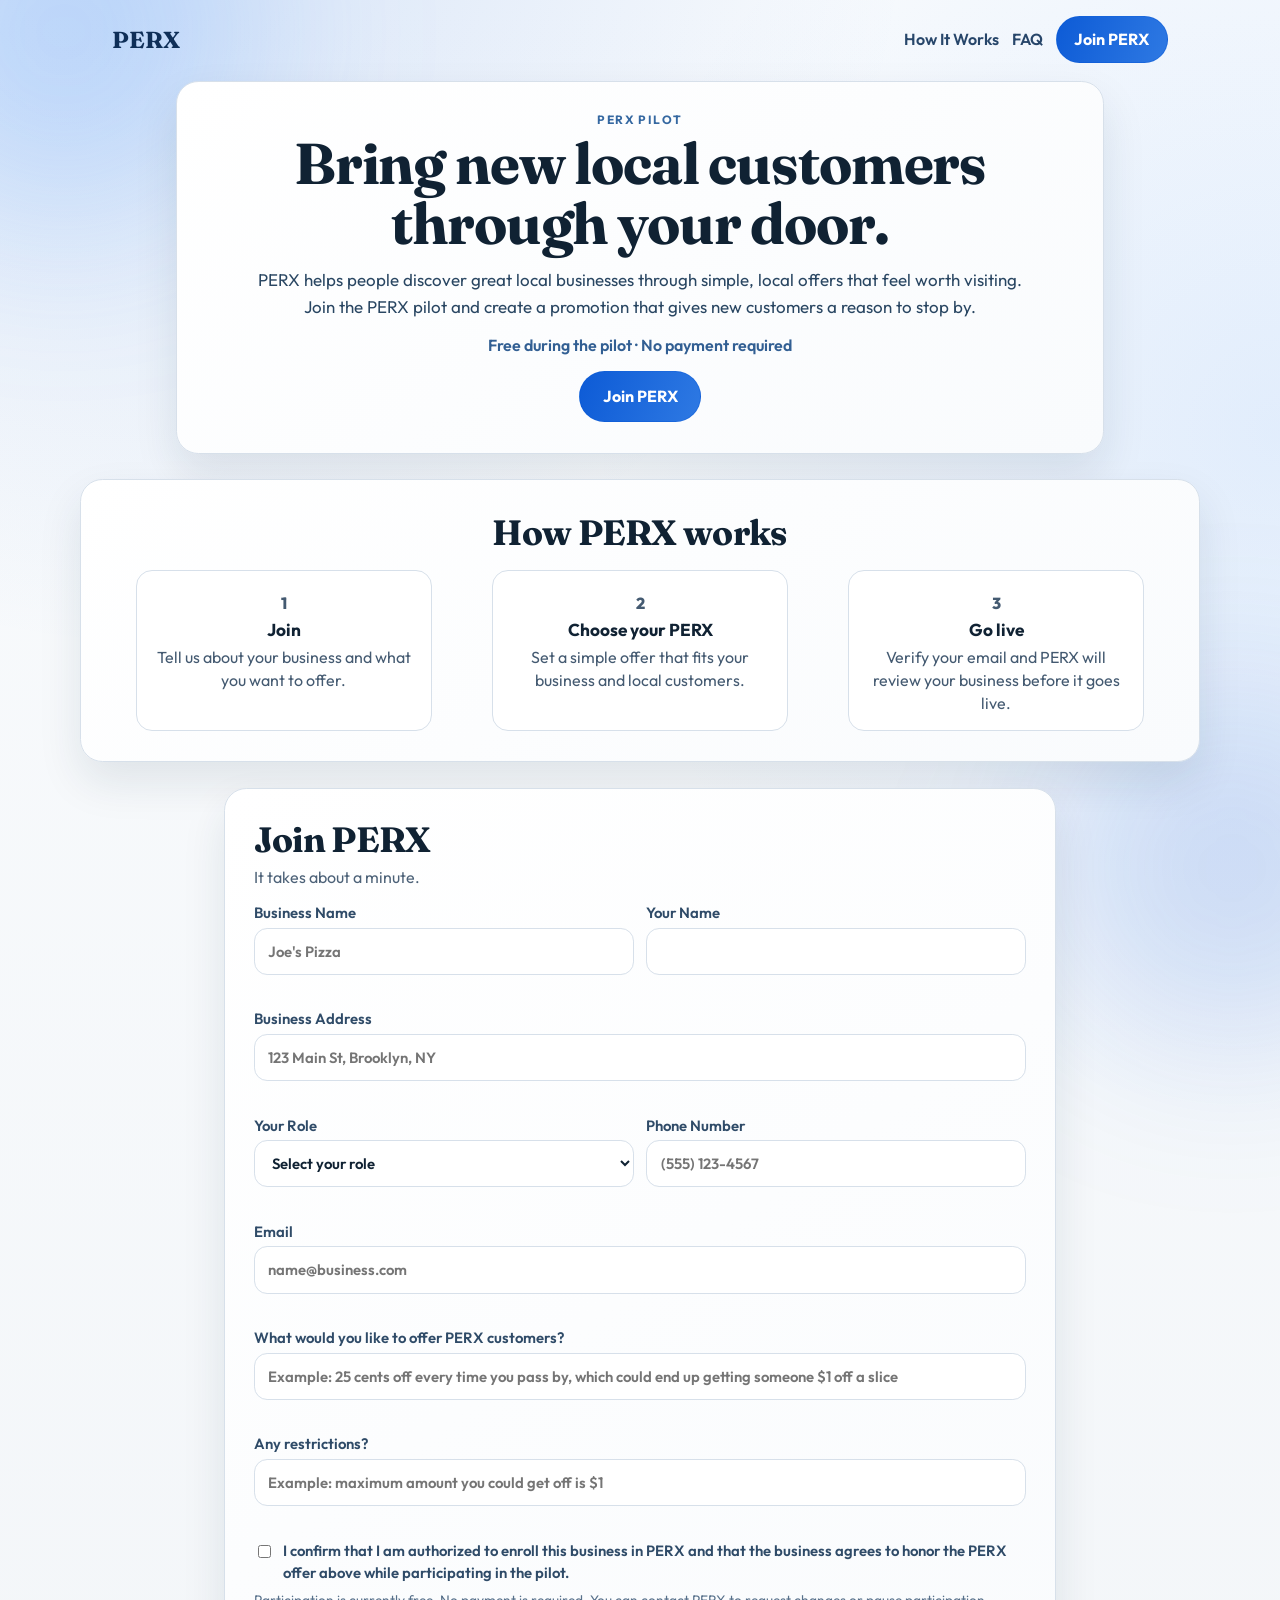
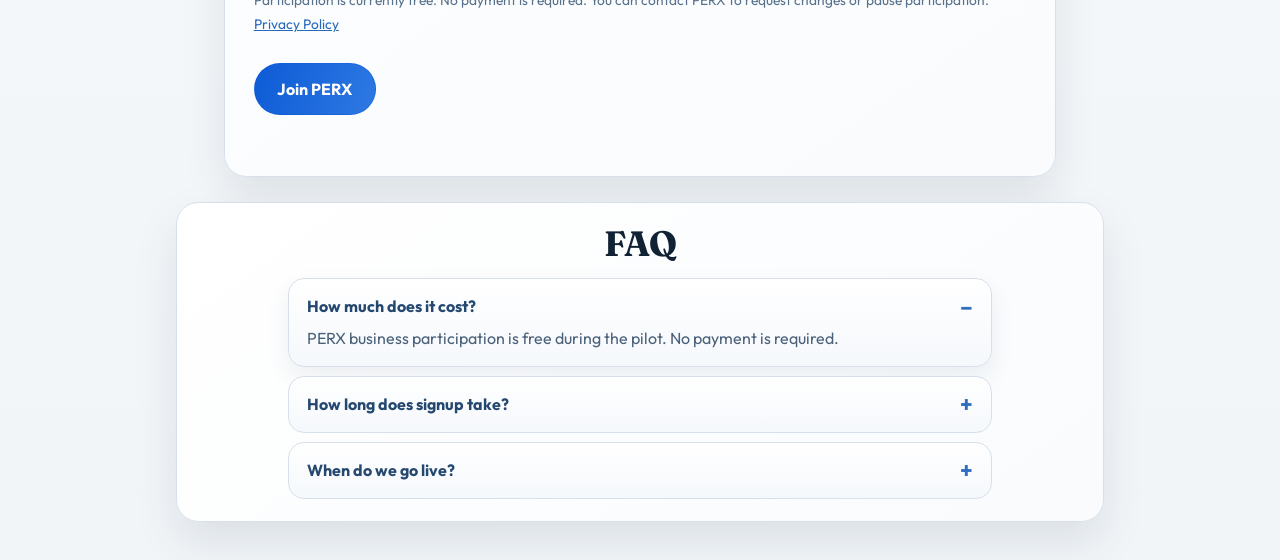
==== index.html @ 32f46205 "Modernize PERX landing page and copy" ====
<!doctype html>
<html lang="en">
  <head>
    <meta charset="UTF-8" />
    <meta name="viewport" content="width=device-width, initial-scale=1.0, viewport-fit=cover" />
    <title>Join PERX | Free Pilot Business Signup</title>
    <meta
      name="description"
      content="Bring new local customers through your door. Join the PERX pilot in about a minute."
    />
    <meta name="robots" content="index, follow" />
    <meta name="theme-color" content="#f4f6f8" />
    <link rel="canonical" href="https://joinperx.com/" />

    <meta property="og:type" content="website" />
    <meta property="og:url" content="https://joinperx.com/" />
    <meta property="og:title" content="Join PERX | Free Pilot Business Signup" />
    <meta
      property="og:description"
      content="Join the PERX pilot, add your offer, verify your email, and go pending review in minutes."
    />

    <meta property="twitter:card" content="summary_large_image" />
    <meta property="twitter:title" content="Join PERX | Free Pilot Business Signup" />
    <meta
      property="twitter:description"
      content="Join the PERX pilot, add your offer, verify your email, and go pending review in minutes."
    />

    <link rel="preconnect" href="https://fonts.googleapis.com" />
    <link rel="preconnect" href="https://fonts.gstatic.com" crossorigin />
    <link rel="dns-prefetch" href="https://script.google.com" />
    <link
      href="https://fonts.googleapis.com/css2?family=Outfit:wght@400;500;600;700;800&family=Fraunces:opsz,wght@9..144,600;9..144,700&display=swap"
      rel="stylesheet"
    />
    <link rel="stylesheet" href="styles.css?v=20260825-1" />
  </head>
  <body>
    <div class="glow glow-a" aria-hidden="true"></div>
    <div class="glow glow-b" aria-hidden="true"></div>

    <header class="topbar">
      <a class="logo" href="#top" aria-label="PERX home">PERX</a>
      <nav class="topnav" aria-label="Primary">
        <a href="#how-it-works">How It Works</a>
        <a href="#faq">FAQ</a>
        <button type="button" id="joinHeaderBtn" class="btn btn-primary">Join PERX</button>
      </nav>
    </header>

    <main id="top" class="page">
      <section class="hero" aria-labelledby="heroTitle">
        <p class="eyebrow">PERX Pilot</p>
        <h1 id="heroTitle">Bring new local customers through your door.</h1>
        <p class="hero-copy">
          PERX helps people discover great local businesses through simple, local offers that feel
          worth visiting. Join the PERX pilot and create a promotion that gives new customers a
          reason to stop by.
        </p>
        <p class="hero-trust">Free during the pilot · No payment required</p>
        <button type="button" id="joinHeroBtn" class="btn btn-primary btn-large">Join PERX</button>
      </section>

      <section id="how-it-works" class="how" aria-labelledby="howTitle">
        <h2 id="howTitle">How PERX works</h2>
        <div class="how-grid">
          <article>
            <p class="step-no">1</p>
            <h3>Join</h3>
            <p>Tell us about your business and what you want to offer.</p>
          </article>
          <article>
            <p class="step-no">2</p>
            <h3>Choose your PERX</h3>
            <p>Set a simple offer that fits your business and local customers.</p>
          </article>
          <article>
            <p class="step-no">3</p>
            <h3>Go live</h3>
            <p>Verify your email and PERX will review your business before it goes live.</p>
          </article>
        </div>
      </section>

      <section id="join-form" class="form-wrap" aria-labelledby="joinTitle">
        <div class="panel" id="signupPanel">
          <h2 id="joinTitle">Join PERX</h2>
          <p class="panel-subhead">It takes about a minute.</p>

          <form id="pilotSignupForm" novalidate>
            <input type="hidden" name="trapField" value="" />

            <div class="fields two-col">
              <label>
                Business Name
                <input
                  type="text"
                  name="businessName"
                  required
                  autocomplete="organization"
                  placeholder="Joe's Pizza"
                />
                <span class="field-error" data-error-for="businessName"></span>
              </label>

              <label>
                Your Name
                <input type="text" name="contactName" required autocomplete="name" />
                <span class="field-error" data-error-for="contactName"></span>
              </label>
            </div>

            <div class="fields one-col">
              <label>
                Business Address
                <input
                  type="text"
                  name="businessAddress"
                  required
                  autocomplete="street-address"
                  placeholder="123 Main St, Brooklyn, NY"
                />
                <span class="field-error" data-error-for="businessAddress"></span>
              </label>
            </div>

            <div class="fields two-col">
              <label>
                Your Role
                <select name="contactRole" required>
                  <option value="">Select your role</option>
                  <option value="Owner">Owner</option>
                  <option value="Manager">Manager</option>
                  <option value="Other Authorized Representative">Other Authorized Representative</option>
                </select>
                <span class="field-error" data-error-for="contactRole"></span>
              </label>

              <label>
                Phone Number
                <input
                  type="tel"
                  name="phone"
                  required
                  autocomplete="tel"
                  inputmode="tel"
                  placeholder="(555) 123-4567"
                />
                <span class="field-error" data-error-for="phone"></span>
              </label>
            </div>

            <div class="fields one-col">
              <label>
                Email
                <input
                  type="email"
                  name="email"
                  required
                  autocomplete="email"
                  inputmode="email"
                  placeholder="name@business.com"
                />
                <span class="field-error" data-error-for="email"></span>
              </label>
            </div>

            <div class="fields one-col">
              <label>
                What would you like to offer PERX customers?
                <input
                  type="text"
                  name="perxOffer"
                  required
                  placeholder="Example: 25 cents off every time you pass by, which could end up getting someone $1 off a slice"
                />
                <span class="field-error" data-error-for="perxOffer"></span>
              </label>
            </div>

            <div class="fields one-col">
              <label>
                Any restrictions?
                <input
                  type="text"
                  name="restrictions"
                  placeholder="Example: maximum amount you could get off is $1"
                />
                <span class="field-error" data-error-for="restrictions"></span>
              </label>
            </div>

            <label class="confirm-box">
              <input type="checkbox" name="authorizationConfirmed" required />
              <span>
                I confirm that I am authorized to enroll this business in PERX and that the
                business agrees to honor the PERX offer above while participating in the pilot.
              </span>
            </label>
            <span class="field-error" data-error-for="authorizationConfirmed"></span>

            <p class="confirm-note">
              Participation is currently free. No payment is required. You can contact PERX to
              request changes or pause participation.
            </p>
            <p class="legal-links">
              <a href="privacy-policy.html">Privacy Policy</a>
            </p>

            <button type="submit" class="btn btn-primary btn-large" id="submitBtn">Join PERX</button>
            <p id="formFeedback" class="form-feedback" aria-live="polite"></p>
          </form>
        </div>

        <div class="panel is-hidden" id="checkEmailPanel" aria-hidden="true">
          <h2>Check your email</h2>
          <p id="checkEmailCopy">
            We sent a verification link to your email. Click the link to confirm your business
            signup.
          </p>

          <div class="email-actions">
            <button type="button" class="btn btn-secondary" id="resendEmailBtn">Didn't get it? Resend email</button>
            <button type="button" class="btn btn-secondary" id="editEmailBtn">Entered the wrong email? Edit email</button>
          </div>

          <form id="editEmailForm" class="is-hidden" aria-hidden="true">
            <label>
              Update business email
              <input type="email" id="newEmailInput" autocomplete="email" placeholder="name@business.com" />
            </label>
            <div class="email-actions">
              <button type="submit" class="btn btn-primary">Save and resend</button>
              <button type="button" class="btn btn-secondary" id="cancelEditEmailBtn">Cancel</button>
            </div>
          </form>

          <p id="checkEmailFeedback" class="form-feedback" aria-live="polite"></p>
        </div>

        <div class="panel is-hidden" id="verifiedPanel" aria-hidden="true">
          <h2>You're in.</h2>
          <p id="verifiedBusinessCopy">Your business has been submitted to PERX.</p>
          <p class="status-line">Status: Pending Review</p>
          <p>
            We'll review your business and PERX offer before making it live. We'll contact you if
            we need anything else.
          </p>

          <div class="offer-card">
            <h3>Your PERX</h3>
            <p id="verifiedOffer"></p>
            <p id="verifiedRestrictions" class="is-hidden"></p>
          </div>
        </div>
      </section>

      <section id="faq" class="faq" aria-labelledby="faqTitle">
        <h2 id="faqTitle">FAQ</h2>
        <details open>
          <summary>How much does it cost?</summary>
          <p>PERX business participation is free during the pilot. No payment is required.</p>
        </details>
        <details>
          <summary>How long does signup take?</summary>
          <p>Most businesses finish in about a minute, then confirm their email in one click.</p>
        </details>
        <details>
          <summary>When do we go live?</summary>
          <p>After email verification, your business is reviewed by PERX before it goes live.</p>
        </details>
      </section>
    </main>

    <script src="script.js?v=20260825-1"></script>
  </body>
</html>
---- styles.css ----
:root {
  --ink: #102233;
  --ink-soft: #445a71;
  --line: #d7e0ea;
  --line-strong: #b3c2d1;
  --card: #ffffff;
  --brand: #0d5bd6;
  --brand-dark: #0a49ad;
  --success: #17784a;
  --danger: #b63030;
}

* {
  box-sizing: border-box;
}

html,
body {
  margin: 0;
  min-height: 100%;
}

body {
  font-family: "Outfit", "Segoe UI", sans-serif;
  color: var(--ink);
  background:
    radial-gradient(circle at 12% -5%, rgba(13, 91, 214, 0.14), transparent 30%),
    radial-gradient(circle at 100% 20%, rgba(65, 144, 252, 0.12), transparent 32%),
    linear-gradient(180deg, #f9fbfd, #f2f5f8);
  overflow-x: hidden;
  text-rendering: optimizeLegibility;
}

.glow {
  position: fixed;
  pointer-events: none;
  z-index: -1;
  border-radius: 999px;
  filter: blur(90px);
}

.glow-a {
  width: 24rem;
  height: 24rem;
  top: -10rem;
  left: -8rem;
  background: rgba(66, 146, 255, 0.22);
}

.glow-b {
  width: 22rem;
  height: 22rem;
  bottom: -9rem;
  right: -8rem;
  background: rgba(13, 91, 214, 0.16);
}

.topbar {
  width: min(100%, 68rem);
  margin: 0 auto;
  padding: 1rem 1rem 0;
  display: flex;
  align-items: center;
  justify-content: space-between;
  gap: 1rem;
}

.logo {
  font-family: "Fraunces", serif;
  font-size: 1.45rem;
  font-weight: 700;
  color: #0f2f58;
  text-decoration: none;
}

.topnav {
  display: flex;
  align-items: center;
  gap: 0.8rem;
}

.topnav a {
  color: #27466a;
  text-decoration: none;
  font-weight: 600;
}

.page {
  width: min(100%, 72rem);
  margin: 0 auto;
  padding: 1.1rem 1rem 2.4rem;
  display: grid;
  gap: 1.6rem;
  justify-items: center;
}

.hero,
.how,
.panel,
.faq {
  width: min(100%, 72rem);
  border: 1px solid var(--line);
  border-radius: 1.4rem;
  background: linear-gradient(145deg, #ffffff, #f9fbfd);
  box-shadow: 0 20px 44px rgba(22, 45, 71, 0.1);
}

.hero,
.how,
.faq {
  padding: clamp(1rem, 2.4vw, 2rem);
}

.hero {
  max-width: 58rem;
  text-align: center;
}

.hero h1,
.how h2,
.panel h2,
.faq h2 {
  font-family: "Fraunces", serif;
  letter-spacing: -0.02em;
}

.eyebrow {
  margin: 0;
  text-transform: uppercase;
  letter-spacing: 0.12em;
  color: #3568a1;
  font-size: 0.75rem;
  font-weight: 700;
}

.hero h1 {
  margin: 0.45rem 0 0;
  font-size: clamp(2.1rem, 6vw, 3.6rem);
  line-height: 1.03;
}

.hero-copy {
  margin: 0.9rem auto 0;
  max-width: 48rem;
  color: #294662;
  line-height: 1.58;
  font-size: 1.06rem;
}

.hero-trust {
  margin: 0.85rem 0 0;
  color: #325f93;
  font-weight: 600;
}

.btn {
  border-radius: 999px;
  border: 1px solid var(--line-strong);
  font: inherit;
  font-weight: 700;
  padding: 0.78rem 1.1rem;
  cursor: pointer;
  transition: transform 150ms ease, box-shadow 150ms ease, opacity 150ms ease;
}

.btn:hover {
  transform: translateY(-1px);
  box-shadow: 0 10px 20px rgba(21, 56, 99, 0.15);
}

.btn:disabled {
  opacity: 0.7;
  cursor: not-allowed;
}

.btn-primary {
  background: linear-gradient(110deg, var(--brand), #2e79e3);
  color: #ffffff;
  border-color: rgba(13, 91, 214, 0.38);
}

.btn-secondary {
  background: #ffffff;
  color: #24466d;
}

.btn-large {
  margin-top: 1rem;
  padding: 0.92rem 1.4rem;
  min-height: 3rem;
}

.how h2,
.faq h2,
.panel h2 {
  margin: 0;
  font-size: clamp(1.6rem, 4vw, 2.2rem);
}

.how {
  text-align: center;
}

.how-grid {
  margin-top: 1rem;
  display: grid;
  grid-template-columns: repeat(3, minmax(0, 1fr));
  gap: 0.8rem;
  justify-items: center;
}

.how-grid article {
  width: 100%;
  max-width: 18.5rem;
  border: 1px solid var(--line);
  border-radius: 1rem;
  background: #ffffff;
  padding: 0.9rem;
  text-align: center;
}

.step-no {
  margin: 0;
  font-weight: 800;
  color: #2f6fbe;
}

.how-grid h3 {
  margin: 0.25rem 0 0;
  font-size: 1.08rem;
}

.how-grid p {
  margin: 0.38rem 0 0;
  color: var(--ink-soft);
  line-height: 1.45;
}

.form-wrap {
  display: grid;
  width: min(100%, 52rem);
  margin: 0 auto;
}

.panel {
  padding: clamp(1rem, 2.4vw, 1.8rem);
  max-width: 52rem;
  margin: 0 auto;
}

.panel-subhead {
  margin: 0.4rem 0 1rem;
  color: #4d6278;
}

.fields {
  display: grid;
  gap: 0.8rem;
  margin-bottom: 0.8rem;
}

.fields.two-col {
  grid-template-columns: repeat(2, minmax(0, 1fr));
}

.fields.one-col {
  grid-template-columns: 1fr;
}

label {
  display: grid;
  gap: 0.35rem;
  color: #2f4b68;
  font-size: 0.93rem;
  font-weight: 600;
}

input,
select {
  width: 100%;
  border: 1px solid var(--line);
  border-radius: 0.82rem;
  min-height: 2.95rem;
  padding: 0.72rem 0.82rem;
  font: inherit;
  color: var(--ink);
  background: #ffffff;
  outline: none;
  transition: border-color 150ms ease, box-shadow 150ms ease;
}

input:focus,
select:focus {
  border-color: rgba(13, 91, 214, 0.55);
  box-shadow: 0 0 0 3px rgba(13, 91, 214, 0.13);
}

.offer-examples {
  margin: 0.1rem 0 0;
  color: #5b7088;
  font-size: 0.86rem;
}

.faq {
  max-width: 58rem;
  padding: 1.2rem 1.2rem 1.4rem;
  text-align: center;
}

.faq details {
  width: min(100%, 44rem);
  margin: 0.8rem auto 0;
  border: 1px solid var(--line);
  border-radius: 1rem;
  background: linear-gradient(180deg, #ffffff, #f5f8fc);
  padding: 1rem 1.1rem;
  text-align: left;
  transition: border-color 150ms ease, box-shadow 150ms ease;
}

.faq details[open] {
  box-shadow: 0 10px 24px rgba(27, 58, 92, 0.08);
}

.faq summary {
  list-style: none;
  cursor: pointer;
  font-weight: 700;
  color: #24486f;
  display: flex;
  align-items: center;
  justify-content: space-between;
  gap: 0.8rem;
}

.faq summary::-webkit-details-marker {
  display: none;
}

.faq summary::after {
  content: "+";
  font-size: 1.4rem;
  color: #2f6fbe;
  line-height: 1;
}

.faq details[open] summary::after {
  content: "–";
}

.confirm-box {
  margin-top: 0.2rem;
  display: flex;
  align-items: flex-start;
  gap: 0.6rem;
  font-size: 0.93rem;
  line-height: 1.45;
}

.confirm-box input {
  width: 1.05rem;
  height: 1.05rem;
  min-height: 1.05rem;
  margin-top: 0.2rem;
}

.confirm-note {
  margin: 0.5rem 0 0;
  color: #58718b;
  font-size: 0.86rem;
}

.legal-links {
  margin: 0.35rem 0 0.9rem;
  font-size: 0.86rem;
}

.legal-links a {
  color: #2668bc;
}

.field-error {
  min-height: 1rem;
  color: var(--danger);
  font-size: 0.8rem;
  font-weight: 600;
}

.form-feedback {
  margin: 0.8rem 0 0;
  min-height: 1.2rem;
  font-size: 0.9rem;
  font-weight: 600;
  color: #355170;
}

.form-feedback.error {
  color: var(--danger);
}

.form-feedback.success {
  color: var(--success);
}

.email-actions {
  margin-top: 0.8rem;
  display: flex;
  gap: 0.6rem;
  flex-wrap: wrap;
}

.status-line {
  margin: 0.8rem 0 0;
  font-weight: 700;
  color: #254f82;
}

.offer-card {
  margin-top: 1rem;
  padding: 0.9rem;
  border: 1px solid var(--line);
  border-radius: 0.92rem;
  background: #ffffff;
}

.offer-card h3 {
  margin: 0;
  font-size: 1.02rem;
}

.offer-card p {
  margin: 0.45rem 0 0;
  color: #3f5b75;
}

.faq details + details {
  margin-top: 0.6rem;
}

.faq summary {
  cursor: pointer;
  font-weight: 700;
  color: #24486f;
}

.faq p {
  margin: 0.5rem 0 0;
  color: #4a6179;
  line-height: 1.5;
}

.is-hidden {
  display: none;
}

@media (max-width: 820px) {
  .topnav a {
    display: none;
  }

  .how-grid,
  .fields.two-col {
    grid-template-columns: 1fr;
  }
}

@media (max-width: 560px) {
  .topbar {
    padding: max(0.8rem, env(safe-area-inset-top)) 0.72rem 0;
  }

  .page {
    padding: 0.8rem 0.72rem max(1.1rem, env(safe-area-inset-bottom));
  }

  .hero,
  .how,
  .faq,
  .panel {
    border-radius: 1rem;
    padding: 0.95rem 0.86rem;
  }

  .btn,
  .btn-large {
    width: 100%;
  }

  .email-actions {
    flex-direction: column;
  }
}

.policy-page {
  background: linear-gradient(180deg, #f7f9fc, #edf2f7);
}

.policy-shell {
  width: min(100%, 62rem);
  margin: 0 auto;
  padding: 1rem;
}

.policy-card {
  border: 1px solid var(--line);
  border-radius: 1rem;
  padding: 1rem;
  background: #ffffff;
  box-shadow: 0 14px 30px rgba(17, 41, 71, 0.08);
}

.policy-title {
  margin: 0.3rem 0 0;
}

.policy-effective,
.policy-nav {
  color: #566f89;
}

.policy-card p,
.policy-card li {
  color: #304b68;
  line-height: 1.56;
}
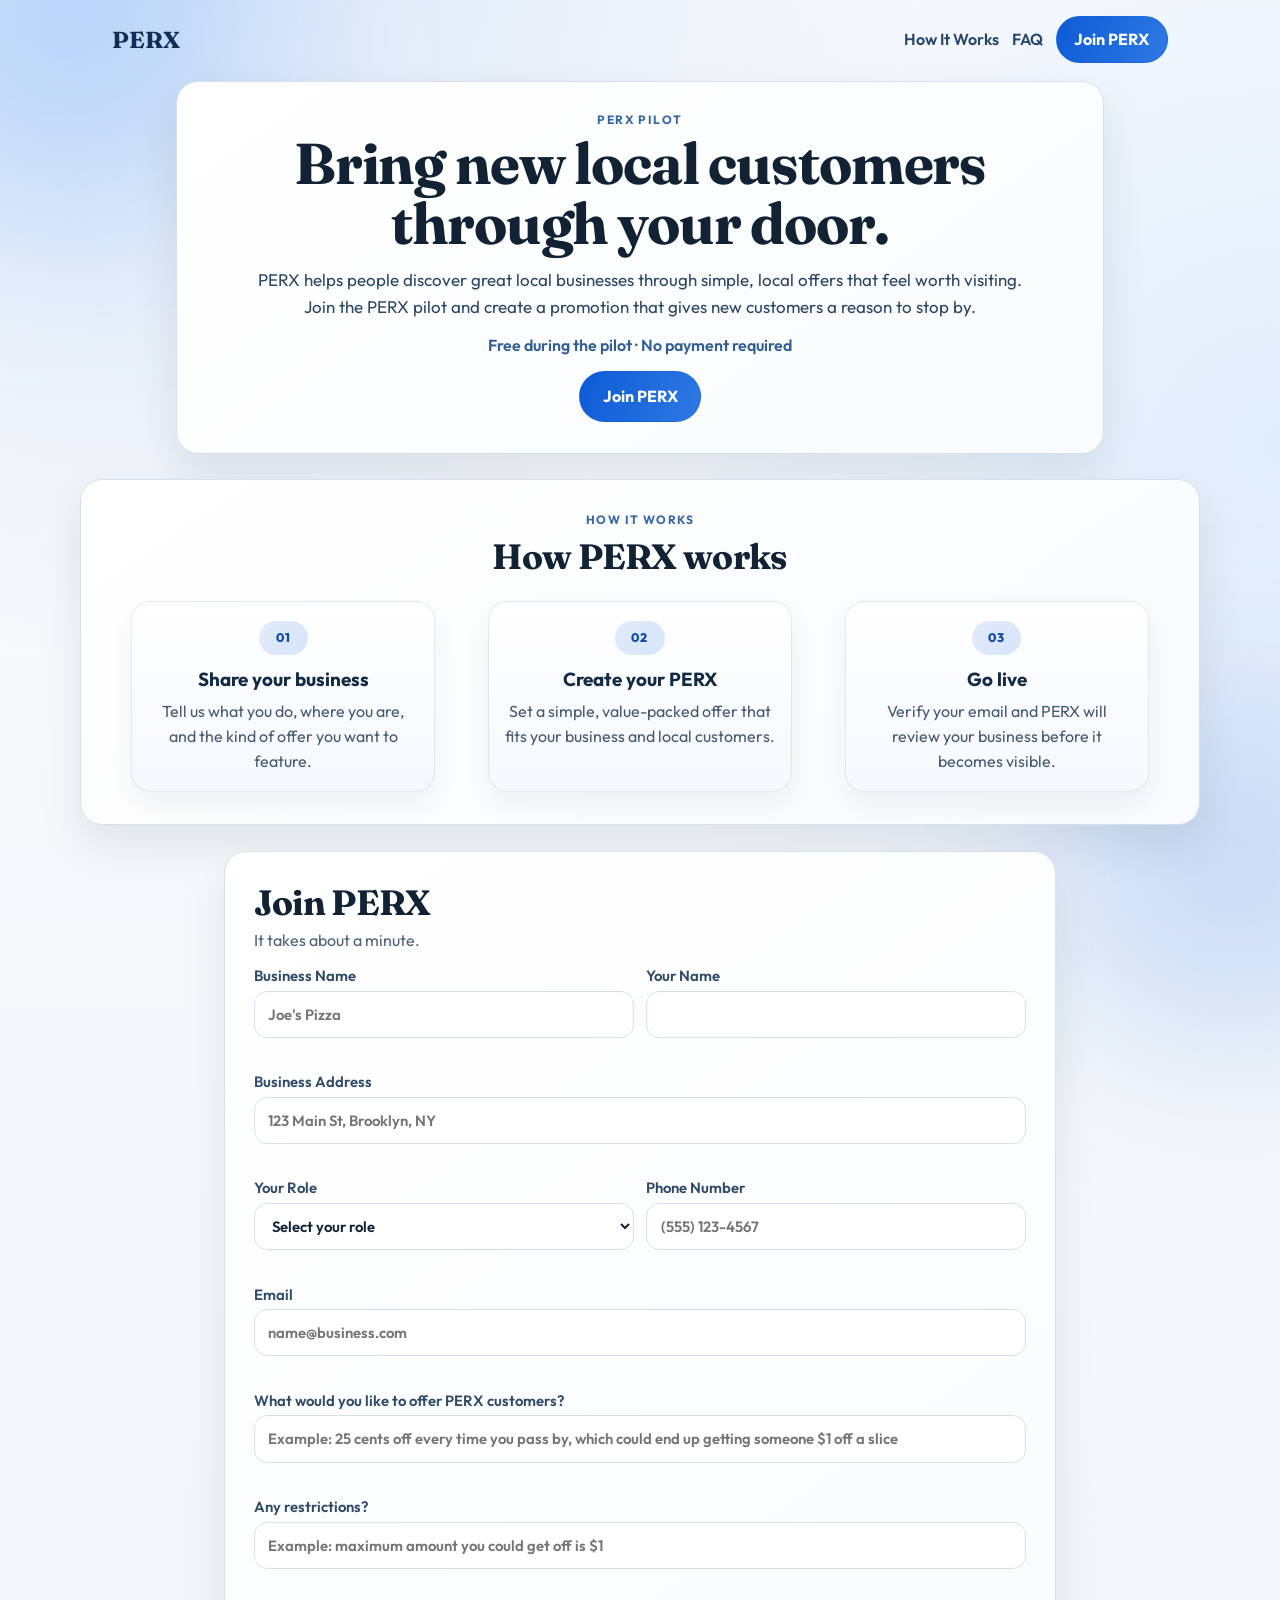
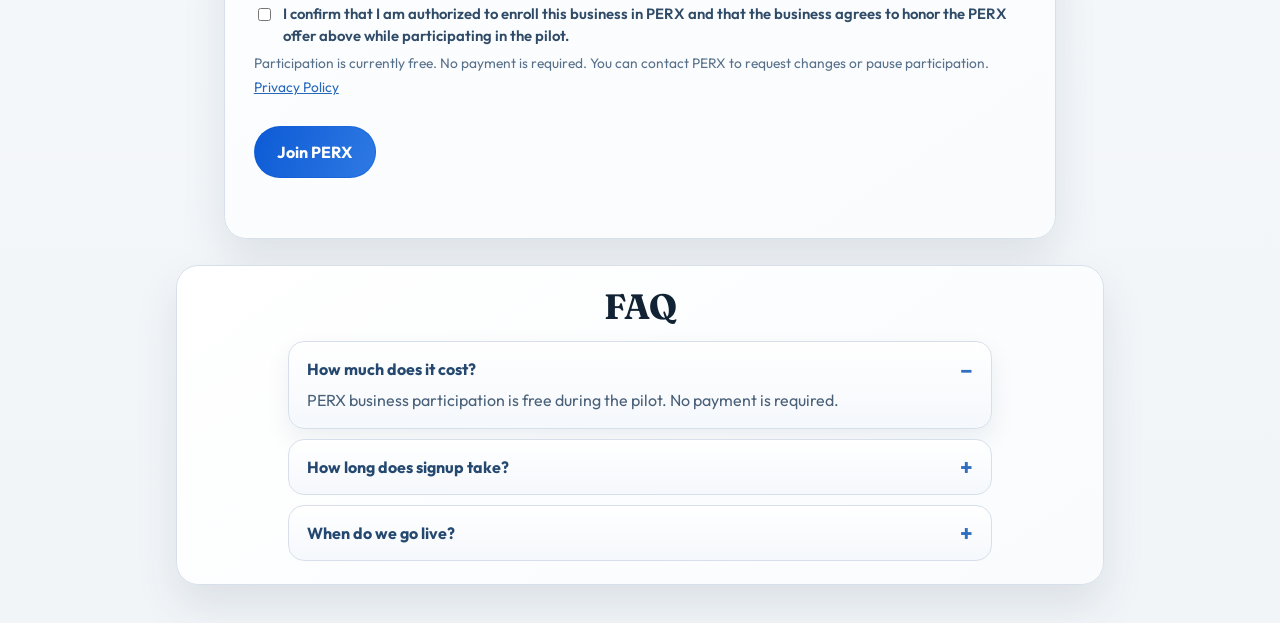
==== commit 12f52bb0: "Refine PERX landing design and UX" ====
--- a/index.html
+++ b/index.html
@@ -63,22 +63,28 @@
       </section>
 
       <section id="how-it-works" class="how" aria-labelledby="howTitle">
-        <h2 id="howTitle">How PERX works</h2>
+        <div class="section-heading">
+          <p class="eyebrow">How it works</p>
+          <h2 id="howTitle">How PERX works</h2>
+        </div>
+
         <div class="how-grid">
-          <article>
-            <p class="step-no">1</p>
-            <h3>Join</h3>
-            <p>Tell us about your business and what you want to offer.</p>
+          <article class="how-card">
+            <div class="step-no">01</div>
+            <h3>Share your business</h3>
+            <p>Tell us what you do, where you are, and the kind of offer you want to feature.</p>
           </article>
-          <article>
-            <p class="step-no">2</p>
-            <h3>Choose your PERX</h3>
-            <p>Set a simple offer that fits your business and local customers.</p>
+
+          <article class="how-card">
+            <div class="step-no">02</div>
+            <h3>Create your PERX</h3>
+            <p>Set a simple, value-packed offer that fits your business and local customers.</p>
           </article>
-          <article>
-            <p class="step-no">3</p>
+
+          <article class="how-card">
+            <div class="step-no">03</div>
             <h3>Go live</h3>
-            <p>Verify your email and PERX will review your business before it goes live.</p>
+            <p>Verify your email and PERX will review your business before it becomes visible.</p>
           </article>
         </div>
       </section>
--- a/styles.css
+++ b/styles.css
@@ -199,41 +199,71 @@
 
 .how {
   text-align: center;
+  padding: clamp(1.2rem, 2.8vw, 2rem);
+}
+
+.section-heading {
+  display: grid;
+  gap: 0.5rem;
+  justify-items: center;
+}
+
+.section-heading .eyebrow {
+  margin: 0;
 }
 
 .how-grid {
-  margin-top: 1rem;
+  margin-top: 1.4rem;
   display: grid;
   grid-template-columns: repeat(3, minmax(0, 1fr));
-  gap: 0.8rem;
+  gap: 1rem;
   justify-items: center;
 }
 
-.how-grid article {
+.how-card {
   width: 100%;
-  max-width: 18.5rem;
-  border: 1px solid var(--line);
-  border-radius: 1rem;
-  background: #ffffff;
-  padding: 0.9rem;
+  max-width: 19rem;
+  border: 1px solid rgba(20, 62, 102, 0.1);
+  border-radius: 1.2rem;
+  background: linear-gradient(180deg, #ffffff, #f5f8fd);
+  padding: 1.2rem 1rem 1.1rem;
   text-align: center;
+  box-shadow: 0 12px 28px rgba(23, 44, 66, 0.06);
+  transition: transform 150ms ease, box-shadow 150ms ease, border-color 150ms ease;
+}
+
+.how-card:hover {
+  transform: translateY(-3px);
+  box-shadow: 0 16px 30px rgba(23, 44, 66, 0.1);
+  border-color: rgba(13, 91, 214, 0.26);
 }
 
 .step-no {
+  display: inline-flex;
+  align-items: center;
+  justify-content: center;
+  min-width: 3.1rem;
+  min-height: 2.1rem;
+  margin: 0 auto 0.75rem;
+  padding: 0.35rem 0.75rem;
+  border-radius: 999px;
+  background: linear-gradient(110deg, rgba(13, 91, 214, 0.12), rgba(46, 121, 227, 0.18));
+  color: #0f4ca7;
+  font-size: 0.78rem;
+  font-weight: 800;
+  letter-spacing: 0.08em;
+}
+
+.how-grid h3 {
   margin: 0;
-  font-weight: 800;
-  color: #2f6fbe;
-}
-
-.how-grid h3 {
-  margin: 0.25rem 0 0;
-  font-size: 1.08rem;
+  font-size: 1.18rem;
+  color: #122b45;
 }
 
 .how-grid p {
-  margin: 0.38rem 0 0;
+  margin: 0.55rem 0 0;
   color: var(--ink-soft);
-  line-height: 1.45;
+  line-height: 1.55;
 }
 
 .form-wrap {
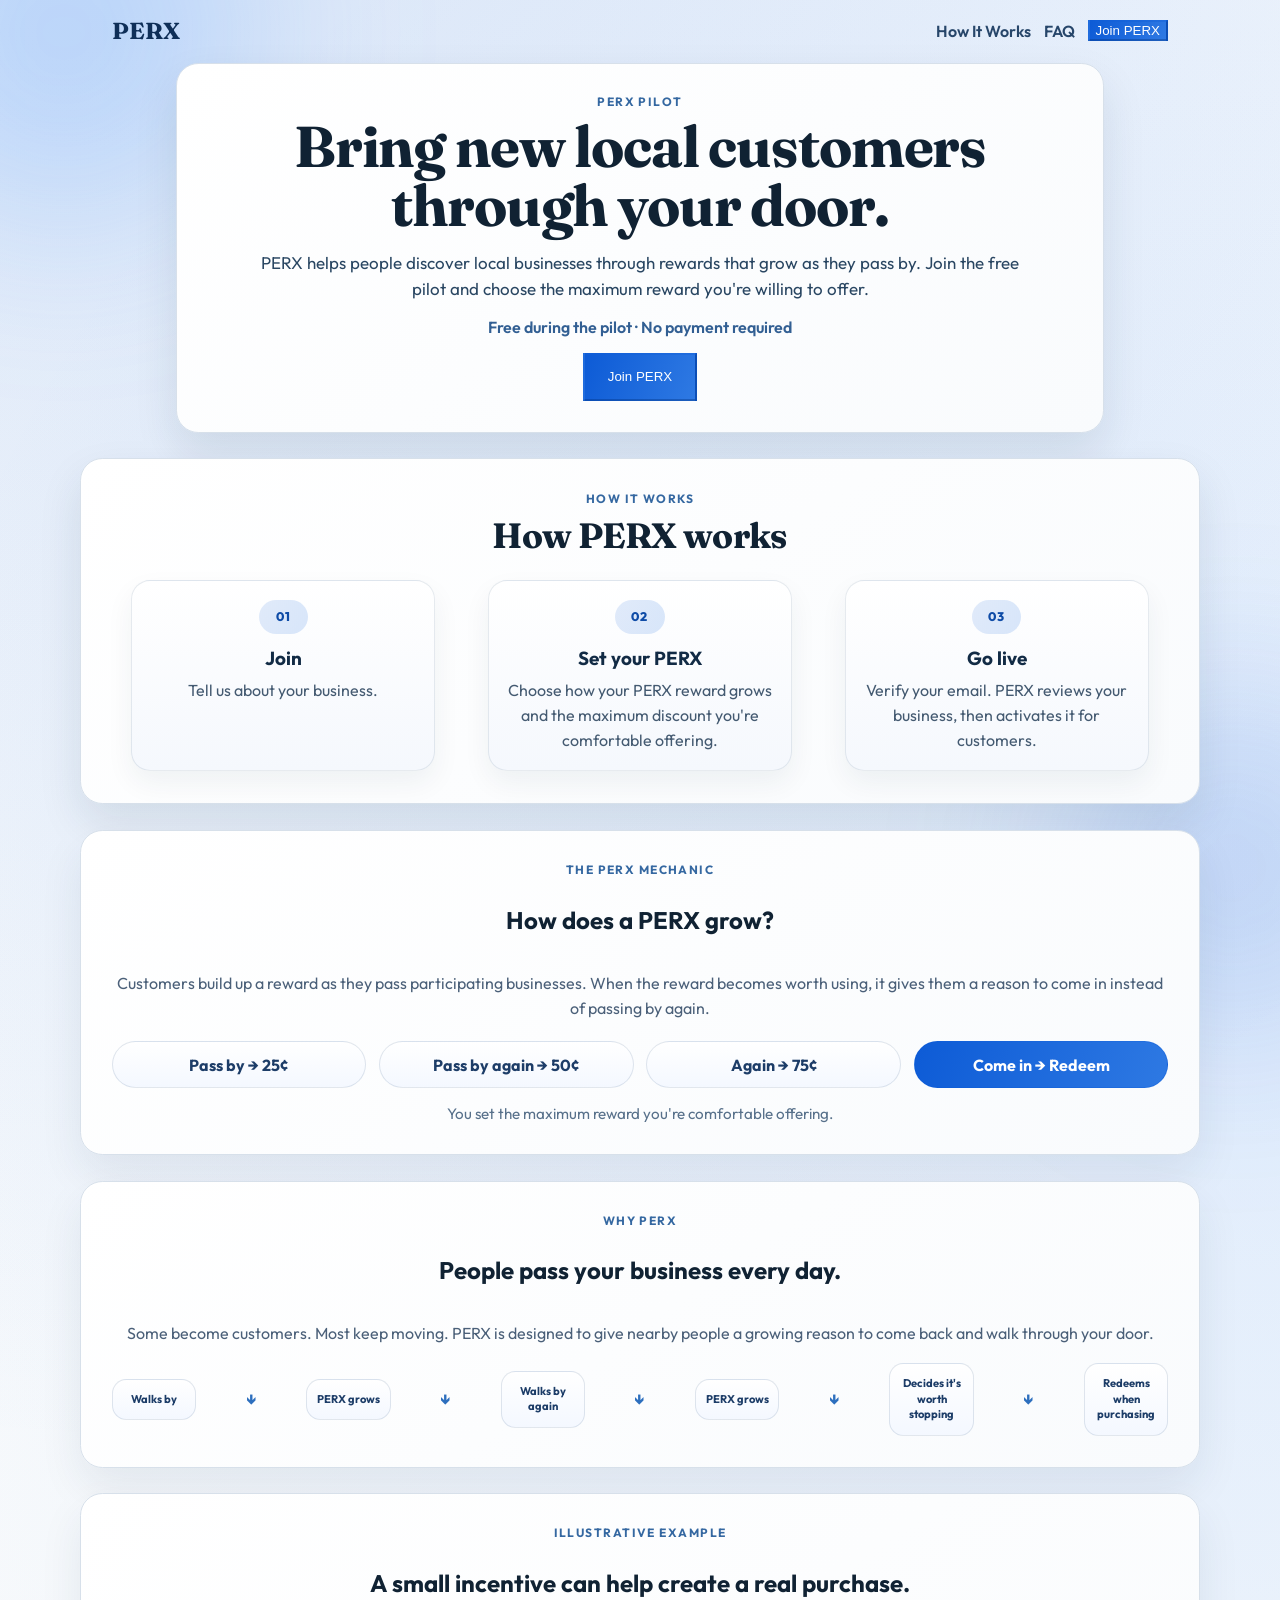
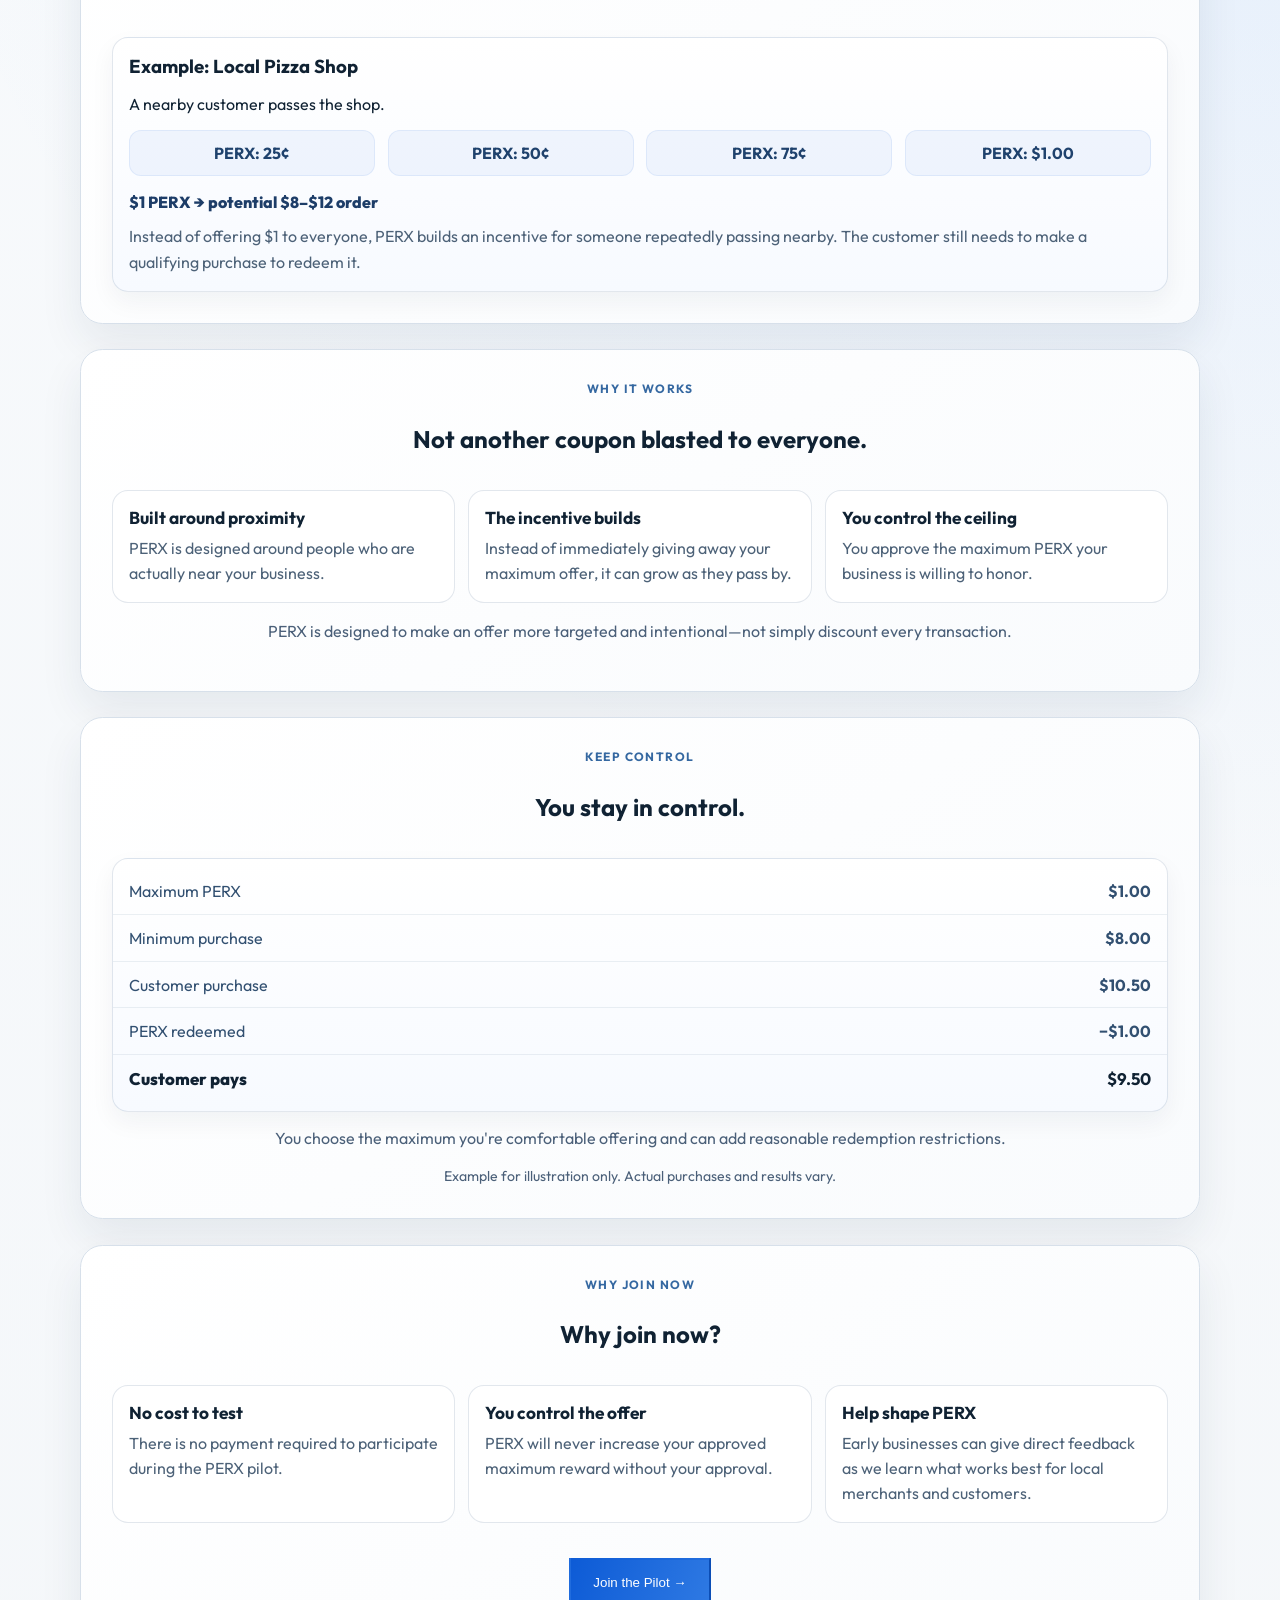
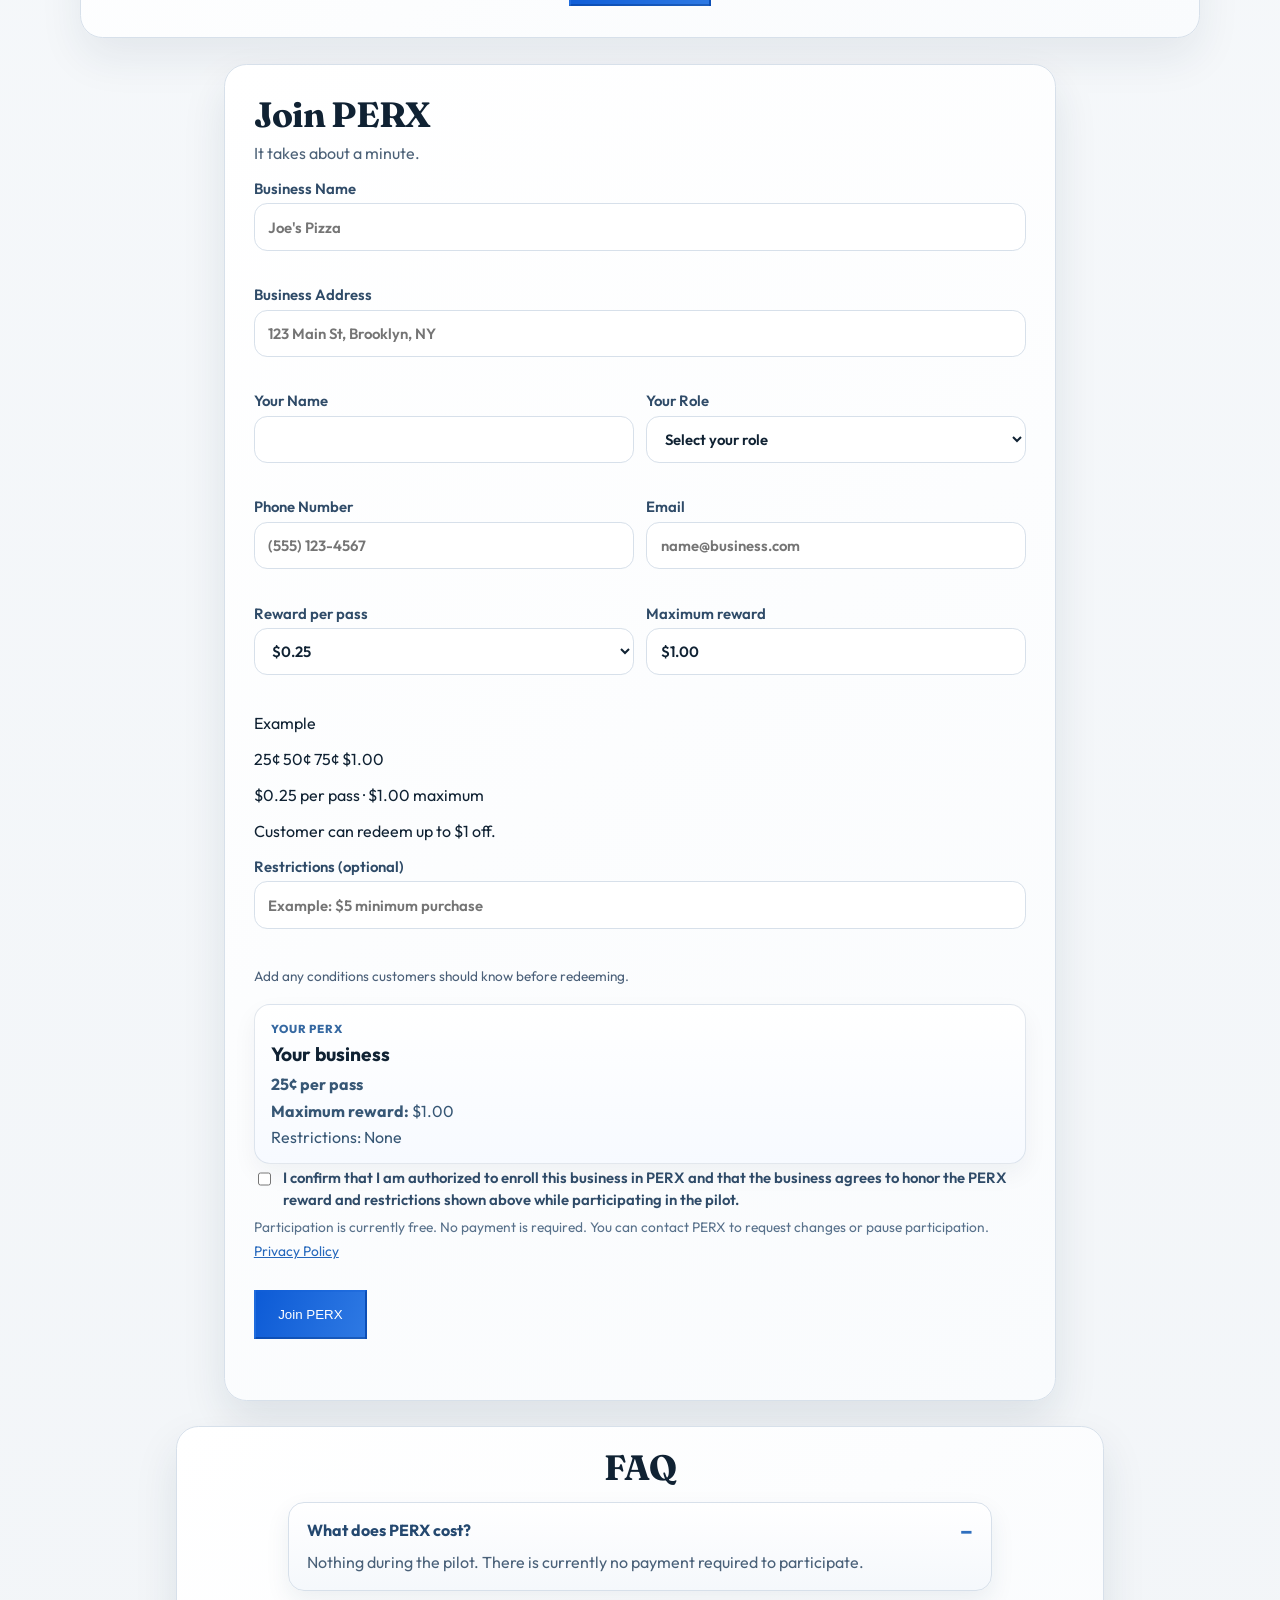
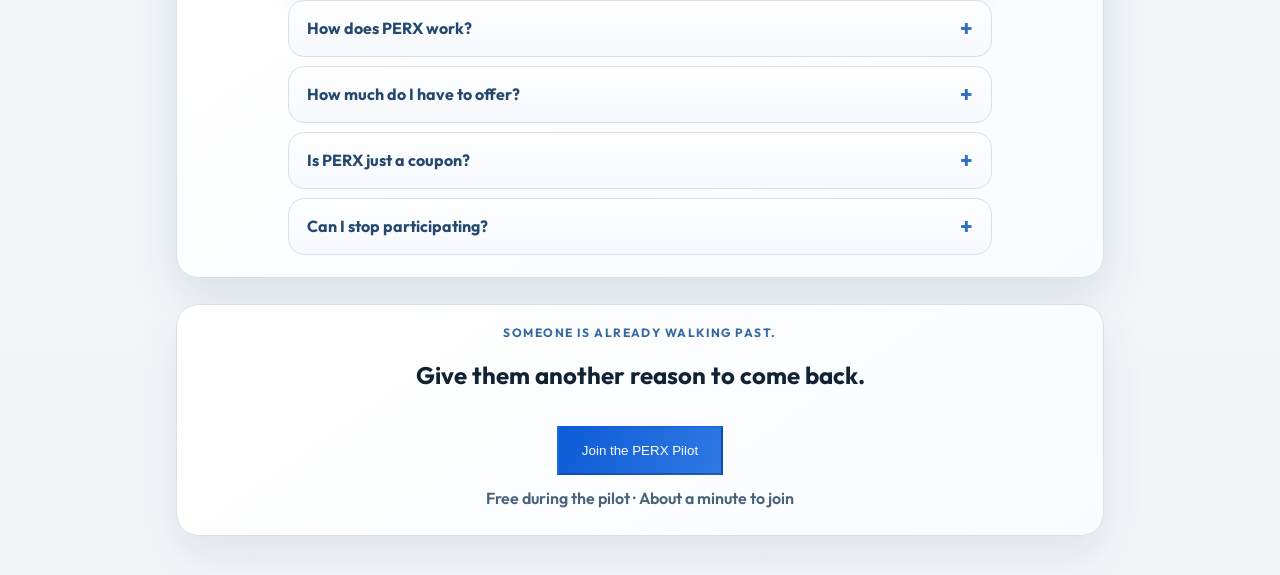
==== commit 9b6d9c03: "Final PERX pilot polish" ====
--- a/index.html
+++ b/index.html
@@ -54,9 +54,8 @@
         <p class="eyebrow">PERX Pilot</p>
         <h1 id="heroTitle">Bring new local customers through your door.</h1>
         <p class="hero-copy">
-          PERX helps people discover great local businesses through simple, local offers that feel
-          worth visiting. Join the PERX pilot and create a promotion that gives new customers a
-          reason to stop by.
+          PERX helps people discover local businesses through rewards that grow as they pass by.
+          Join the free pilot and choose the maximum reward you're willing to offer.
         </p>
         <p class="hero-trust">Free during the pilot · No payment required</p>
         <button type="button" id="joinHeroBtn" class="btn btn-primary btn-large">Join PERX</button>
@@ -71,21 +70,151 @@
         <div class="how-grid">
           <article class="how-card">
             <div class="step-no">01</div>
-            <h3>Share your business</h3>
-            <p>Tell us what you do, where you are, and the kind of offer you want to feature.</p>
+            <h3>Join</h3>
+            <p>Tell us about your business.</p>
           </article>
 
           <article class="how-card">
             <div class="step-no">02</div>
-            <h3>Create your PERX</h3>
-            <p>Set a simple, value-packed offer that fits your business and local customers.</p>
+            <h3>Set your PERX</h3>
+            <p>Choose how your PERX reward grows and the maximum discount you're comfortable offering.</p>
           </article>
 
           <article class="how-card">
             <div class="step-no">03</div>
             <h3>Go live</h3>
-            <p>Verify your email and PERX will review your business before it becomes visible.</p>
-          </article>
+            <p>Verify your email. PERX reviews your business, then activates it for customers.</p>
+          </article>
+        </div>
+      </section>
+
+      <section class="mechanic" aria-labelledby="mechanicTitle">
+        <div class="section-heading">
+          <p class="eyebrow">The PERX mechanic</p>
+          <h2 id="mechanicTitle">How does a PERX grow?</h2>
+        </div>
+
+        <p class="mechanic-copy">
+          Customers build up a reward as they pass participating businesses. When the reward becomes
+          worth using, it gives them a reason to come in instead of passing by again.
+        </p>
+
+        <div class="mechanic-steps" aria-label="PERX growth example">
+          <div class="growth-pill">Pass by → 25¢</div>
+          <div class="growth-pill">Pass by again → 50¢</div>
+          <div class="growth-pill">Again → 75¢</div>
+          <div class="growth-pill accent">Come in → Redeem</div>
+        </div>
+
+        <p class="mechanic-footnote">You set the maximum reward you're comfortable offering.</p>
+      </section>
+
+      <section class="problem" aria-labelledby="problemTitle">
+        <div class="section-heading">
+          <p class="eyebrow">Why PERX</p>
+          <h2 id="problemTitle">People pass your business every day.</h2>
+        </div>
+        <p class="problem-copy">
+          Some become customers. Most keep moving. PERX is designed to give nearby people a growing
+          reason to come back and walk through your door.
+        </p>
+        <div class="problem-flow" aria-label="PERX conversion flow">
+          <div class="flow-step">Walks by</div>
+          <div class="flow-arrow">↓</div>
+          <div class="flow-step">PERX grows</div>
+          <div class="flow-arrow">↓</div>
+          <div class="flow-step">Walks by again</div>
+          <div class="flow-arrow">↓</div>
+          <div class="flow-step">PERX grows</div>
+          <div class="flow-arrow">↓</div>
+          <div class="flow-step">Decides it's worth stopping</div>
+          <div class="flow-arrow">↓</div>
+          <div class="flow-step">Redeems when purchasing</div>
+        </div>
+      </section>
+
+      <section class="aha" aria-labelledby="ahaTitle">
+        <div class="section-heading">
+          <p class="eyebrow">Illustrative example</p>
+          <h2 id="ahaTitle">A small incentive can help create a real purchase.</h2>
+        </div>
+        <div class="aha-card">
+          <h3>Example: Local Pizza Shop</h3>
+          <p>A nearby customer passes the shop.</p>
+          <div class="aha-steps">
+            <span>PERX: 25¢</span>
+            <span>PERX: 50¢</span>
+            <span>PERX: 75¢</span>
+            <span>PERX: $1.00</span>
+          </div>
+          <p class="aha-cta">$1 PERX → potential $8–$12 order</p>
+          <p class="aha-note">
+            Instead of offering $1 to everyone, PERX builds an incentive for someone repeatedly passing nearby. The customer still needs to make a qualifying purchase to redeem it.
+          </p>
+        </div>
+      </section>
+
+      <section class="different" aria-labelledby="differentTitle">
+        <div class="section-heading">
+          <p class="eyebrow">Why it works</p>
+          <h2 id="differentTitle">Not another coupon blasted to everyone.</h2>
+        </div>
+        <div class="card-grid">
+          <article class="mini-card">
+            <h3>Built around proximity</h3>
+            <p>PERX is designed around people who are actually near your business.</p>
+          </article>
+          <article class="mini-card">
+            <h3>The incentive builds</h3>
+            <p>Instead of immediately giving away your maximum offer, it can grow as they pass by.</p>
+          </article>
+          <article class="mini-card">
+            <h3>You control the ceiling</h3>
+            <p>You approve the maximum PERX your business is willing to honor.</p>
+          </article>
+        </div>
+        <p class="different-footer">
+          PERX is designed to make an offer more targeted and intentional—not simply discount every transaction.
+        </p>
+      </section>
+
+      <section class="economics" aria-labelledby="economicsTitle">
+        <div class="section-heading">
+          <p class="eyebrow">Keep control</p>
+          <h2 id="economicsTitle">You stay in control.</h2>
+        </div>
+        <div class="economics-card">
+          <div class="economics-row"><span>Maximum PERX</span><strong>$1.00</strong></div>
+          <div class="economics-row"><span>Minimum purchase</span><strong>$8.00</strong></div>
+          <div class="economics-row"><span>Customer purchase</span><strong>$10.50</strong></div>
+          <div class="economics-row"><span>PERX redeemed</span><strong>−$1.00</strong></div>
+          <div class="economics-row total"><span>Customer pays</span><strong>$9.50</strong></div>
+        </div>
+        <p class="economics-note">You choose the maximum you're comfortable offering and can add reasonable redemption restrictions.</p>
+        <p class="economics-disclaimer">Example for illustration only. Actual purchases and results vary.</p>
+      </section>
+
+      <section class="benefits" aria-labelledby="benefitsTitle">
+        <div class="section-heading">
+          <p class="eyebrow">Why join now</p>
+          <h2 id="benefitsTitle">Why join now?</h2>
+        </div>
+        <div class="card-grid">
+          <article class="mini-card">
+            <h3>No cost to test</h3>
+            <p>There is no payment required to participate during the PERX pilot.</p>
+          </article>
+          <article class="mini-card">
+            <h3>You control the offer</h3>
+            <p>PERX will never increase your approved maximum reward without your approval.</p>
+          </article>
+          <article class="mini-card">
+            <h3>Help shape PERX</h3>
+            <p>Early businesses can give direct feedback as we learn what works best for local merchants and customers.</p>
+          </article>
+        </div>
+        <div class="cta-row">
+          <button type="button" class="btn btn-primary btn-large" id="joinLowerBtn">Join the Pilot →</button>
         </div>
       </section>
 
@@ -97,7 +226,7 @@
           <form id="pilotSignupForm" novalidate>
             <input type="hidden" name="trapField" value="" />
 
-            <div class="fields two-col">
+            <div class="fields one-col">
               <label>
                 Business Name
                 <input
@@ -109,12 +238,6 @@
                 />
                 <span class="field-error" data-error-for="businessName"></span>
               </label>
-
-              <label>
-                Your Name
-                <input type="text" name="contactName" required autocomplete="name" />
-                <span class="field-error" data-error-for="contactName"></span>
-              </label>
             </div>
 
             <div class="fields one-col">
@@ -132,6 +255,12 @@
             </div>
 
             <div class="fields two-col">
+              <label>
+                Your Name
+                <input type="text" name="contactName" required autocomplete="name" />
+                <span class="field-error" data-error-for="contactName"></span>
+              </label>
+
               <label>
                 Your Role
                 <select name="contactRole" required>
@@ -142,7 +271,9 @@
                 </select>
                 <span class="field-error" data-error-for="contactRole"></span>
               </label>
-
+            </div>
+
+            <div class="fields two-col">
               <label>
                 Phone Number
                 <input
@@ -155,9 +286,7 @@
                 />
                 <span class="field-error" data-error-for="phone"></span>
               </label>
-            </div>
-
-            <div class="fields one-col">
+
               <label>
                 Email
                 <input
@@ -172,43 +301,78 @@
               </label>
             </div>
 
+            <div class="fields two-col">
+              <label>
+                Reward per pass
+                <select name="rewardPerPass" id="rewardPerPass" required>
+                  <option value="$0.10">$0.10</option>
+                  <option value="$0.25" selected>$0.25</option>
+                  <option value="$0.50">$0.50</option>
+                  <option value="$1.00">$1.00</option>
+                  <option value="Custom">Custom</option>
+                </select>
+                <span class="field-error" data-error-for="rewardPerPass"></span>
+              </label>
+
+              <label>
+                Maximum reward
+                <input
+                  type="text"
+                  name="maximumReward"
+                  id="maximumReward"
+                  required
+                  inputmode="decimal"
+                  placeholder="$1.00"
+                  value="$1.00"
+                />
+                <span class="field-error" data-error-for="maximumReward"></span>
+              </label>
+            </div>
+
+            <div class="perx-example" aria-live="polite">
+              <p class="example-label">Example</p>
+              <div class="example-line">
+                <span>25¢</span>
+                <span>50¢</span>
+                <span>75¢</span>
+                <span class="highlight">$1.00</span>
+              </div>
+              <p id="liveOfferExample">25¢ per pass · $1 maximum</p>
+              <p class="example-note">Customer can redeem up to $1 off.</p>
+            </div>
+
             <div class="fields one-col">
               <label>
-                What would you like to offer PERX customers?
-                <input
-                  type="text"
-                  name="perxOffer"
-                  required
-                  placeholder="Example: 25 cents off every time you pass by, which could end up getting someone $1 off a slice"
-                />
-                <span class="field-error" data-error-for="perxOffer"></span>
-              </label>
-            </div>
-
-            <div class="fields one-col">
-              <label>
-                Any restrictions?
+                Restrictions (optional)
                 <input
                   type="text"
                   name="restrictions"
-                  placeholder="Example: maximum amount you could get off is $1"
+                  placeholder="Example: $5 minimum purchase"
                 />
                 <span class="field-error" data-error-for="restrictions"></span>
               </label>
+              <p class="field-helper">Add any conditions customers should know before redeeming.</p>
+            </div>
+
+            <div class="offer-summary" id="offerSummary" aria-live="polite">
+              <div class="summary-label">Your PERX</div>
+              <h3 id="summaryBusinessName">Your business</h3>
+              <p><strong id="summaryReward">25¢ per pass</strong></p>
+              <p><strong>Maximum reward:</strong> <span id="summaryMaximum">$1.00</span></p>
+              <p id="summaryRestrictions">Restrictions: None</p>
             </div>
 
             <label class="confirm-box">
               <input type="checkbox" name="authorizationConfirmed" required />
               <span>
-                I confirm that I am authorized to enroll this business in PERX and that the
-                business agrees to honor the PERX offer above while participating in the pilot.
+                I confirm that I am authorized to enroll this business in PERX and that the business
+                agrees to honor the PERX reward and restrictions shown above while participating in the pilot.
               </span>
             </label>
             <span class="field-error" data-error-for="authorizationConfirmed"></span>
 
             <p class="confirm-note">
-              Participation is currently free. No payment is required. You can contact PERX to
-              request changes or pause participation.
+              Participation is currently free. No payment is required. You can contact PERX to request changes or pause participation.
             </p>
             <p class="legal-links">
               <a href="privacy-policy.html">Privacy Policy</a>
@@ -265,17 +429,32 @@
       <section id="faq" class="faq" aria-labelledby="faqTitle">
         <h2 id="faqTitle">FAQ</h2>
         <details open>
-          <summary>How much does it cost?</summary>
-          <p>PERX business participation is free during the pilot. No payment is required.</p>
+          <summary>What does PERX cost?</summary>
+          <p>Nothing during the pilot. There is currently no payment required to participate.</p>
         </details>
         <details>
-          <summary>How long does signup take?</summary>
-          <p>Most businesses finish in about a minute, then confirm their email in one click.</p>
+          <summary>How does PERX work?</summary>
+          <p>A customer's PERX can grow as they pass participating businesses. When they decide to visit, they can redeem their accumulated PERX on a qualifying purchase.</p>
         </details>
         <details>
-          <summary>When do we go live?</summary>
-          <p>After email verification, your business is reviewed by PERX before it goes live.</p>
+          <summary>How much do I have to offer?</summary>
+          <p>You approve the maximum PERX your business is willing to honor. PERX will never increase that maximum without your approval.</p>
         </details>
+        <details>
+          <summary>Is PERX just a coupon?</summary>
+          <p>PERX is designed around local discovery and proximity. Instead of simply publishing the same discount to everyone, a customer's PERX builds through nearby activity before redemption.</p>
+        </details>
+        <details>
+          <summary>Can I stop participating?</summary>
+          <p>During the pilot, contact PERX if you'd like to pause your business or request a change to your offer.</p>
+        </details>
+      </section>
+
+      <section class="final-cta" aria-labelledby="finalCtaTitle">
+        <p class="eyebrow">Someone is already walking past.</p>
+        <h2 id="finalCtaTitle">Give them another reason to come back.</h2>
+        <button type="button" class="btn btn-primary btn-large" id="joinFinalBtn">Join the PERX Pilot</button>
+        <p class="final-note">Free during the pilot · About a minute to join</p>
       </section>
     </main>
 
--- a/styles.css
+++ b/styles.css
@@ -153,7 +153,370 @@
   font-weight: 600;
 }
 
-.btn {
+.mechanic,
+.problem,
+.aha,
+.different,
+.economics,
+.benefits,
+.final-cta {
+  width: min(100%, 72rem);
+  border: 1px solid var(--line);
+  border-radius: 1.4rem;
+  background: linear-gradient(145deg, #ffffff, #f9fbfd);
+  box-shadow: 0 20px 44px rgba(22, 45, 71, 0.08);
+  padding: clamp(1rem, 2.4vw, 2rem);
+  text-align: center;
+}
+
+.mechanic-copy,
+.problem-copy,
+.different-footer,
+.economics-note,
+.economics-disclaimer,
+.field-helper,
+.form-caption,
+.final-note {
+  color: #4b6079;
+  line-height: 1.6;
+}
+
+.mechanic-steps,
+.problem-flow,
+.aha-steps,
+.card-grid {
+  display: grid;
+  gap: 0.8rem;
+}
+
+.mechanic-steps {
+  grid-template-columns: repeat(4, minmax(0, 1fr));
+  margin-top: 1.2rem;
+}
+
+.growth-pill,
+.flow-step {
+  border: 1px solid rgba(18, 62, 104, 0.12);
+  border-radius: 999px;
+  background: linear-gradient(180deg, #ffffff, #f4f8ff);
+  color: #1d3d68;
+  padding: 0.8rem 0.9rem;
+  font-weight: 700;
+}
+
+.growth-pill.accent,
+.preview-button {
+  background: linear-gradient(110deg, var(--brand), #2e79e3);
+  color: #fff;
+  border-color: rgba(13, 91, 214, 0.28);
+}
+
+.mechanic-footnote {
+  margin: 1rem 0 0;
+  color: #58718b;
+  font-size: 0.95rem;
+}
+
+.problem-flow {
+  grid-template-columns: repeat(11, minmax(0, 1fr));
+  align-items: center;
+  margin-top: 1rem;
+}
+
+.flow-step {
+  border-radius: 0.9rem;
+  padding: 0.75rem 0.55rem;
+  font-size: 0.7rem;
+  line-height: 1.4;
+}
+
+.flow-arrow {
+  color: #2d6fbe;
+  font-size: 1rem;
+  font-weight: 800;
+}
+
+.aha-card,
+.economics-card,
+.preview-card,
+.offer-summary {
+  border: 1px solid rgba(18, 62, 104, 0.12);
+  border-radius: 1rem;
+  background: linear-gradient(180deg, #ffffff, #f7faff);
+  box-shadow: 0 10px 24px rgba(20, 41, 64, 0.05);
+}
+
+.aha-card {
+  margin-top: 1.2rem;
+  padding: 1rem;
+  text-align: left;
+}
+
+.aha-card h3 {
+  margin: 0 0 0.5rem;
+}
+
+.aha-steps {
+  grid-template-columns: repeat(4, minmax(0, 1fr));
+  margin-top: 0.8rem;
+}
+
+.aha-steps span {
+  display: block;
+  padding: 0.75rem;
+  border-radius: 0.75rem;
+  background: rgba(13, 91, 214, 0.05);
+  border: 1px solid rgba(13, 91, 214, 0.08);
+  text-align: center;
+  font-weight: 700;
+  color: #1f426d;
+}
+
+.aha-cta {
+  margin: 1rem 0 0;
+  font-weight: 800;
+  color: #1d3d68;
+}
+
+.aha-note {
+  margin: 0.75rem 0 0;
+  color: #4d6278;
+  line-height: 1.6;
+}
+
+.card-grid {
+  grid-template-columns: repeat(3, minmax(0, 1fr));
+  margin-top: 1rem;
+}
+
+.mini-card {
+  border: 1px solid rgba(18, 62, 104, 0.12);
+  border-radius: 1rem;
+  background: #fff;
+  padding: 1rem;
+  text-align: left;
+}
+
+.mini-card h3 {
+  margin: 0;
+  font-size: 1.08rem;
+}
+
+.mini-card p {
+  margin: 0.5rem 0 0;
+  color: #4d6278;
+  line-height: 1.55;
+}
+
+.economics-card {
+  margin-top: 1rem;
+  padding: 0.6rem 0;
+}
+
+.economics-row {
+  display: flex;
+  align-items: center;
+  justify-content: space-between;
+  gap: 1rem;
+  padding: 0.8rem 1rem;
+  border-bottom: 1px solid rgba(18, 62, 104, 0.08);
+  color: #325071;
+}
+
+.economics-row:last-child {
+  border-bottom: none;
+}
+
+.economics-row.total {
+  font-size: 1.05rem;
+  font-weight: 800;
+  color: #102233;
+}
+
+.economics-note,
+.economics-disclaimer {
+  margin: 0.85rem 0 0;
+}
+
+.economics-disclaimer {
+  font-size: 0.88rem;
+}
+
+.cta-row {
+  margin-top: 1.2rem;
+}
+
+.field-group {
+  margin-top: 1rem;
+}
+
+.field-group h3 {
+  margin: 0 0 0.75rem;
+  font-size: 1.1rem;
+  color: #122b45;
+}
+
+.section-copy {
+  margin: 0 0 0.9rem;
+  color: #4d6278;
+  line-height: 1.5;
+}
+
+.preview-card {
+  padding: 1rem;
+  margin-top: 0.8rem;
+  text-align: left;
+}
+
+.preview-card h4 {
+  margin: 0;
+  font-size: 1.2rem;
+}
+
+.preview-price {
+  margin: 0.8rem 0 0;
+  font-size: 1.25rem;
+  font-weight: 800;
+  color: #103c75;
+}
+
+.preview-card p {
+  margin: 0.45rem 0 0;
+  color: #496783;
+}
+
+.preview-button {
+  display: inline-flex;
+  align-items: center;
+  justify-content: center;
+  margin-top: 0.8rem;
+  padding: 0.7rem 1rem;
+  border-radius: 999px;
+  font-weight: 700;
+}
+
+.offer-summary {
+  margin-top: 1rem;
+  padding: 1rem;
+  text-align: left;
+}
+
+.summary-label {
+  color: #3568a1;
+  text-transform: uppercase;
+  letter-spacing: 0.08em;
+  font-size: 0.72rem;
+  font-weight: 800;
+}
+
+.offer-summary h3 {
+  margin: 0.4rem 0 0.5rem;
+  font-size: 1.2rem;
+}
+
+.offer-summary p {
+  margin: 0.4rem 0 0;
+  color: #375775;
+}
+
+.form-caption {
+  margin: 0.9rem 0 0;
+  font-weight: 700;
+  color: #2e5d8e;
+}
+
+.field-helper {
+  margin: 0.2rem 0 0;
+  font-size: 0.85rem;
+}
+
+.final-cta {
+  max-width: 58rem;
+  text-align: center;
+  padding: 1.3rem 1rem 1.5rem;
+}
+
+.final-note {
+  margin: 0.7rem 0 0;
+  font-weight: 600;
+}
+
+.btn-primary {
+  background: linear-gradient(110deg, var(--brand), #2e79e3);
+  color: #ffffff;
+  border-color: rgba(13, 91, 214, 0.38);
+}
+
+.btn-secondary {
+  background: #ffffff;
+  color: #24466d;
+}
+
+.btn-large {
+  margin-top: 1rem;
+  padding: 0.92rem 1.4rem;
+  min-height: 3rem;
+}
+
+@media (max-width: 820px) {
+  .mechanic-steps,
+  .problem-flow,
+  .aha-steps,
+  .card-grid {
+    grid-template-columns: 1fr;
+  }
+
+  .problem-flow {
+    gap: 0.4rem;
+  }
+
+  .flow-arrow {
+    display: none;
+  }
+
+  .topnav a {
+    display: none;
+  }
+
+  .how-grid,
+  .fields.two-col {
+    grid-template-columns: 1fr;
+  }
+}
+
+@media (max-width: 560px) {
+  .topbar {
+    padding: max(0.8rem, env(safe-area-inset-top)) 0.72rem 0;
+  }
+
+  .page {
+    padding: 0.8rem 0.72rem max(1.1rem, env(safe-area-inset-bottom));
+  }
+
+  .hero,
+  .how,
+  .faq,
+  .panel,
+  .mechanic,
+  .problem,
+  .aha,
+  .different,
+  .economics,
+  .benefits,
+  .final-cta {
+    border-radius: 1rem;
+    padding: 0.95rem 0.86rem;
+  }
+
+  .btn,
+  .btn-large {
+    width: 100%;
+  }
+
+  .email-actions {
+    flex-direction: column;
+  }
+}
   border-radius: 999px;
   border: 1px solid var(--line-strong);
   font: inherit;
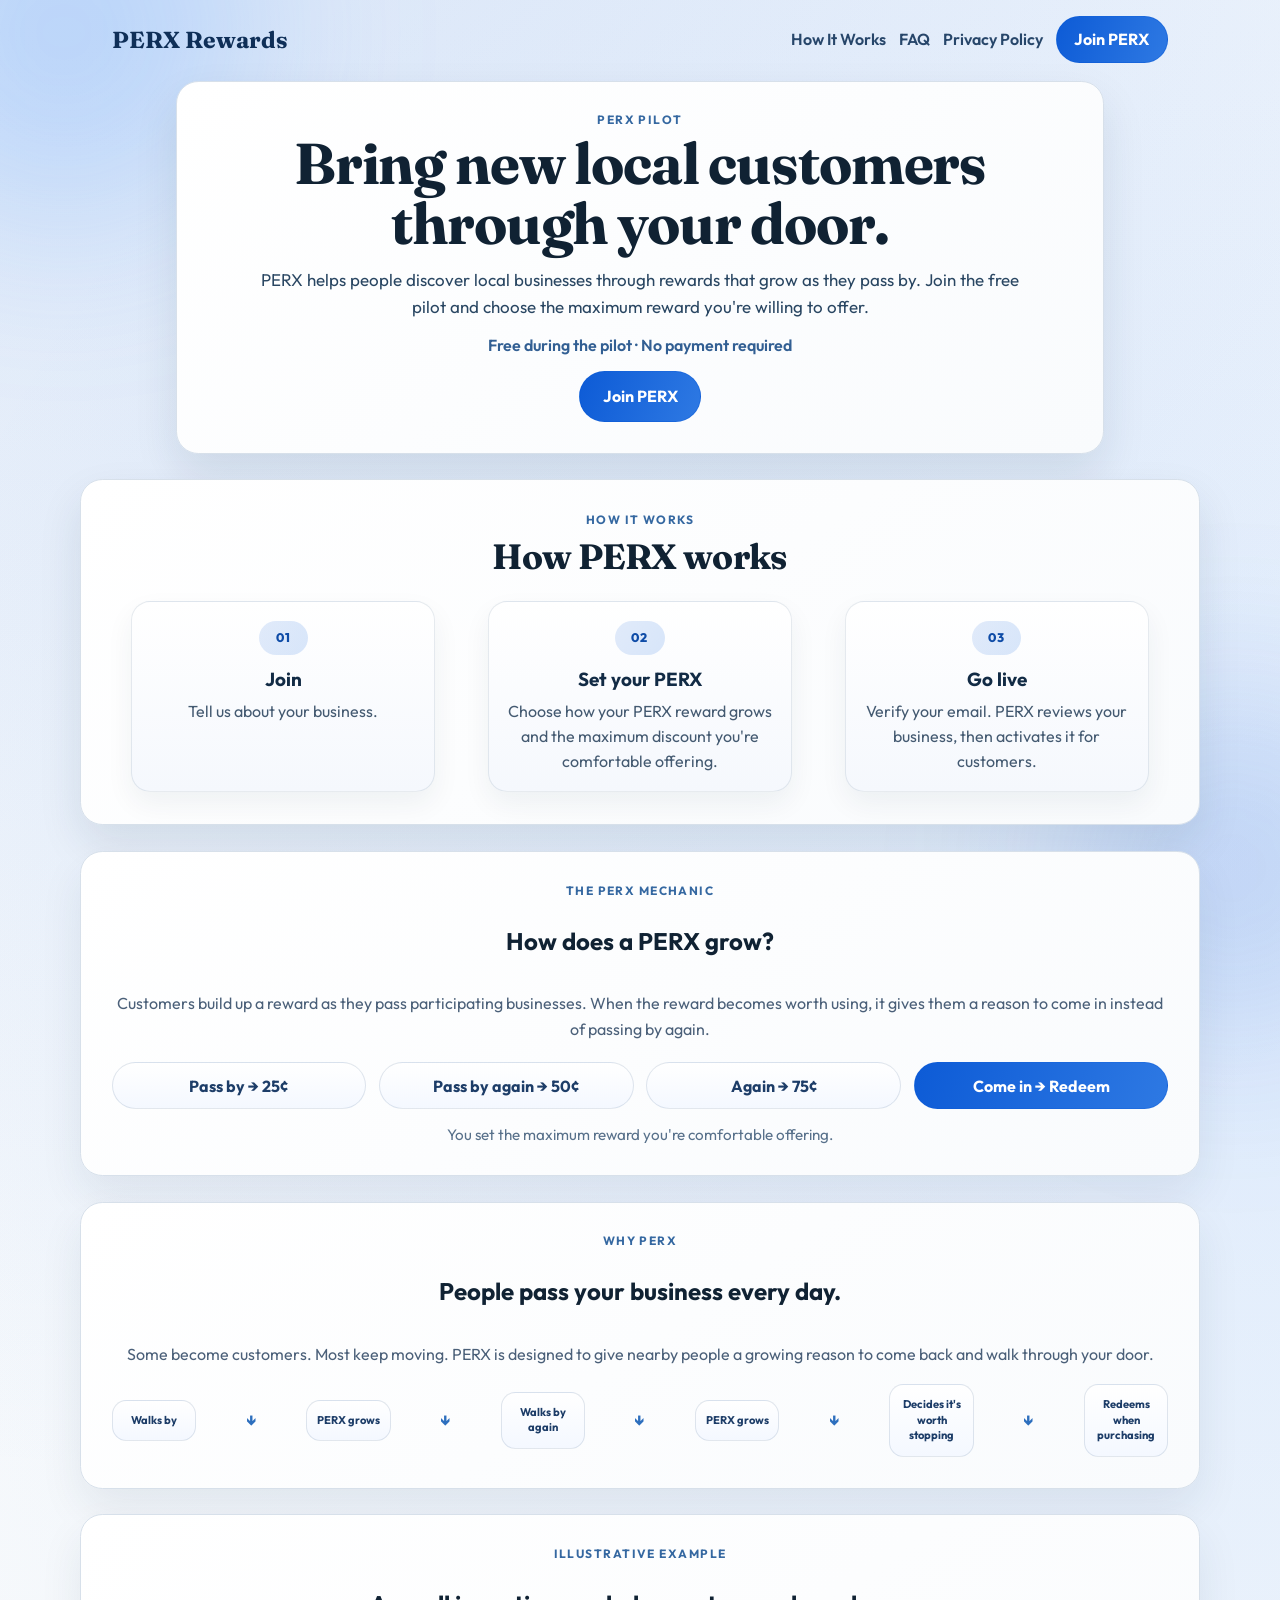
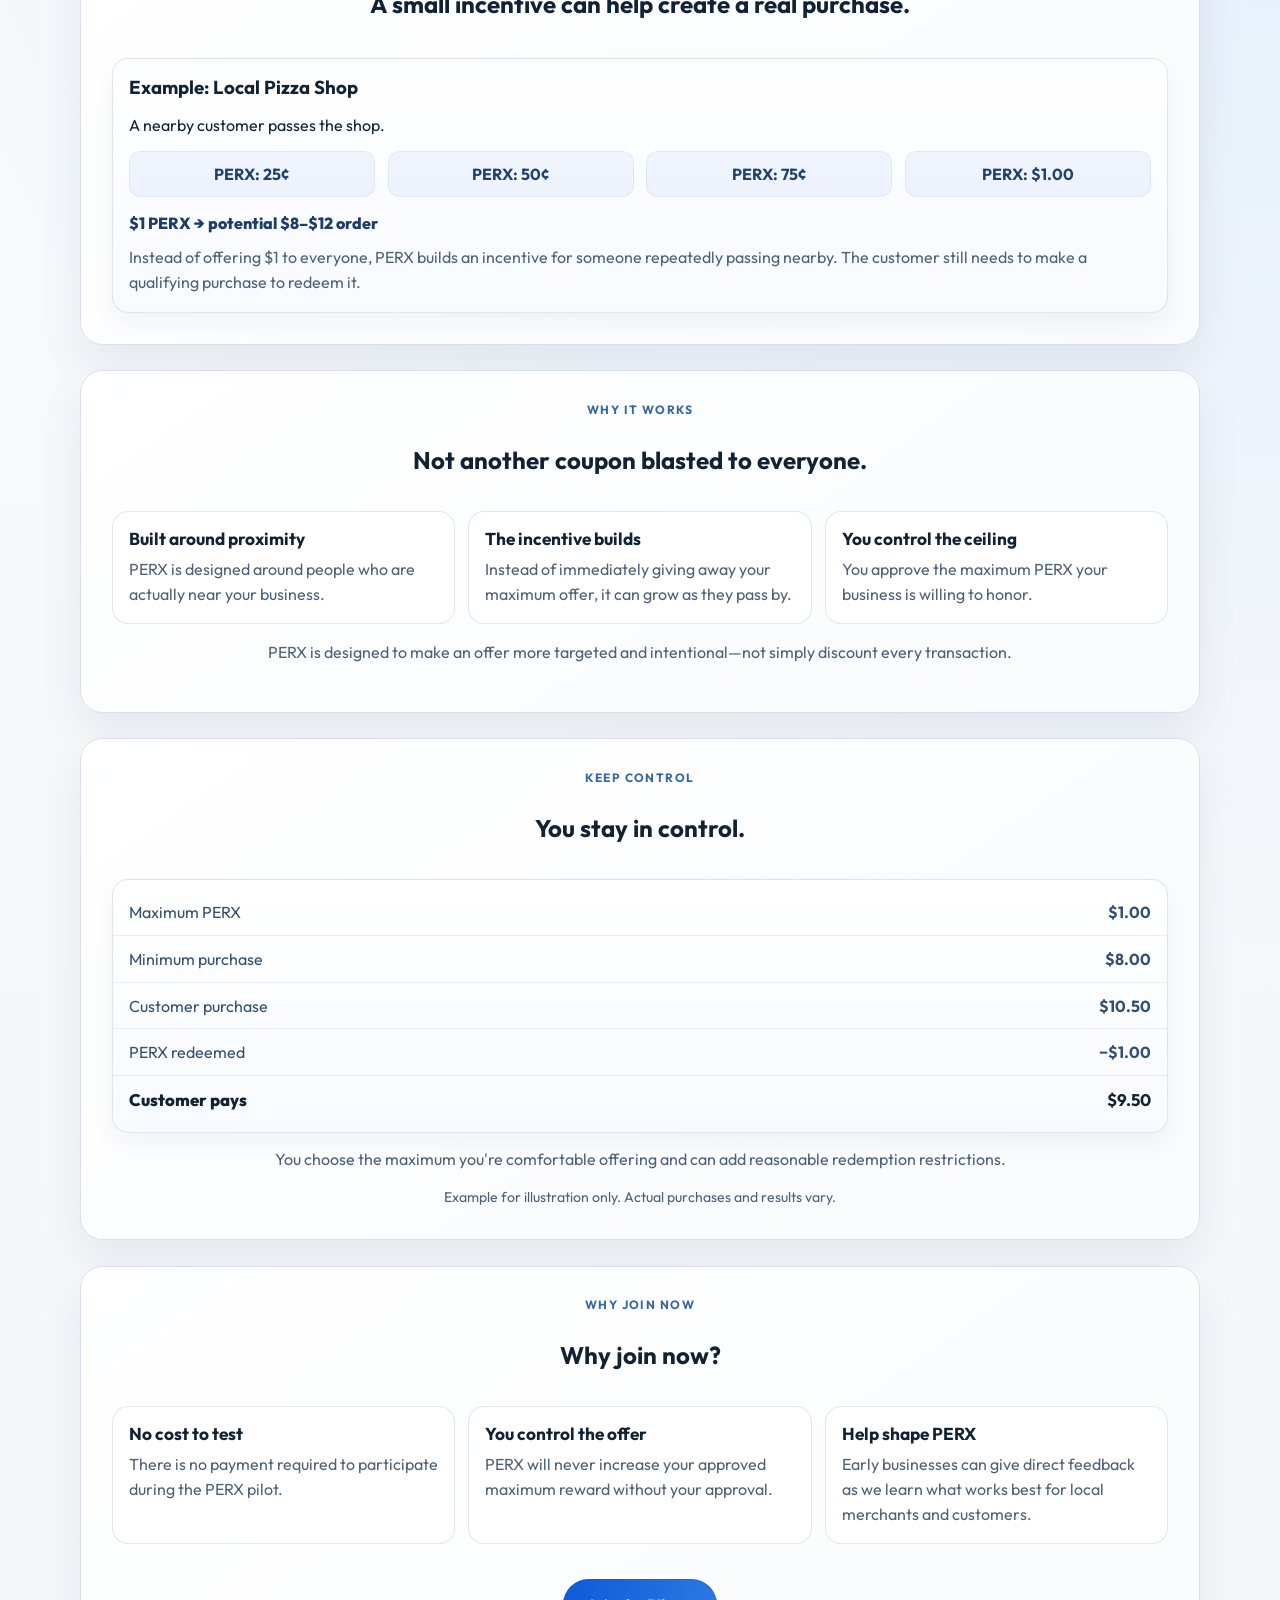
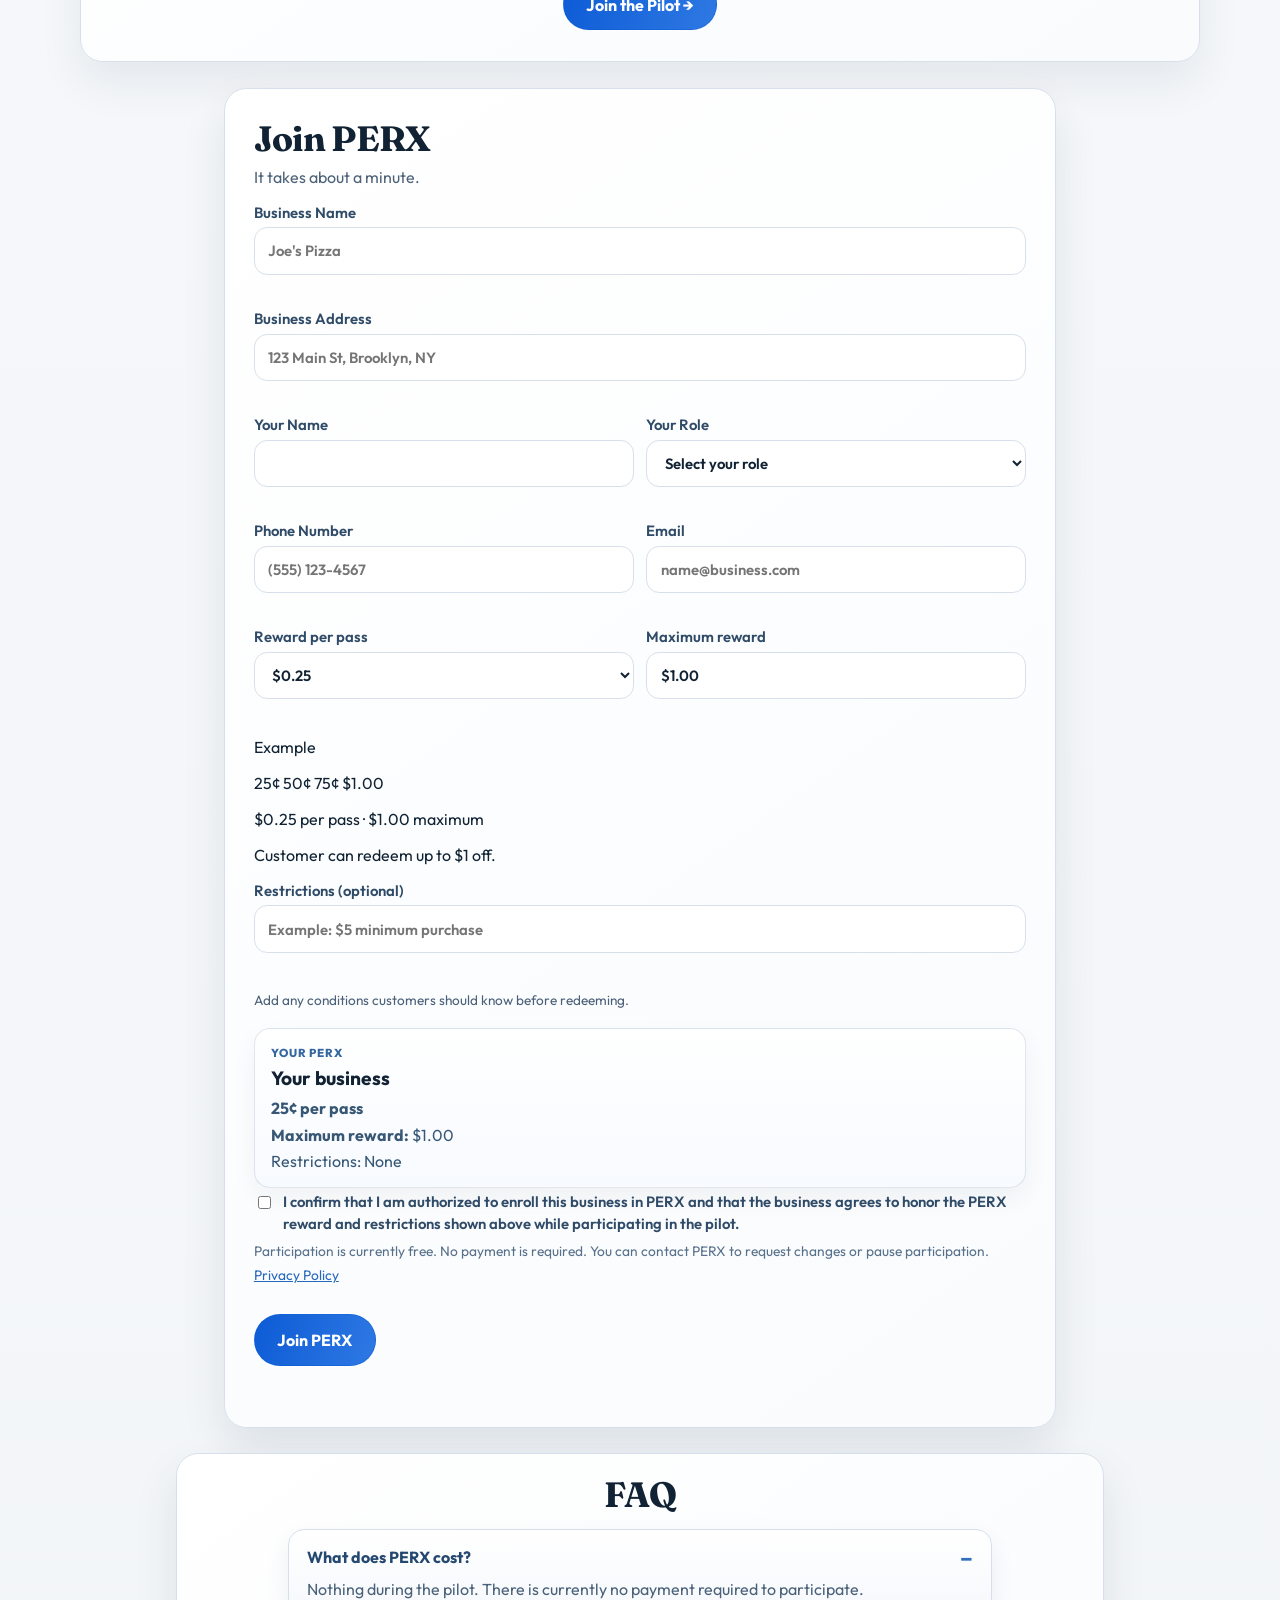
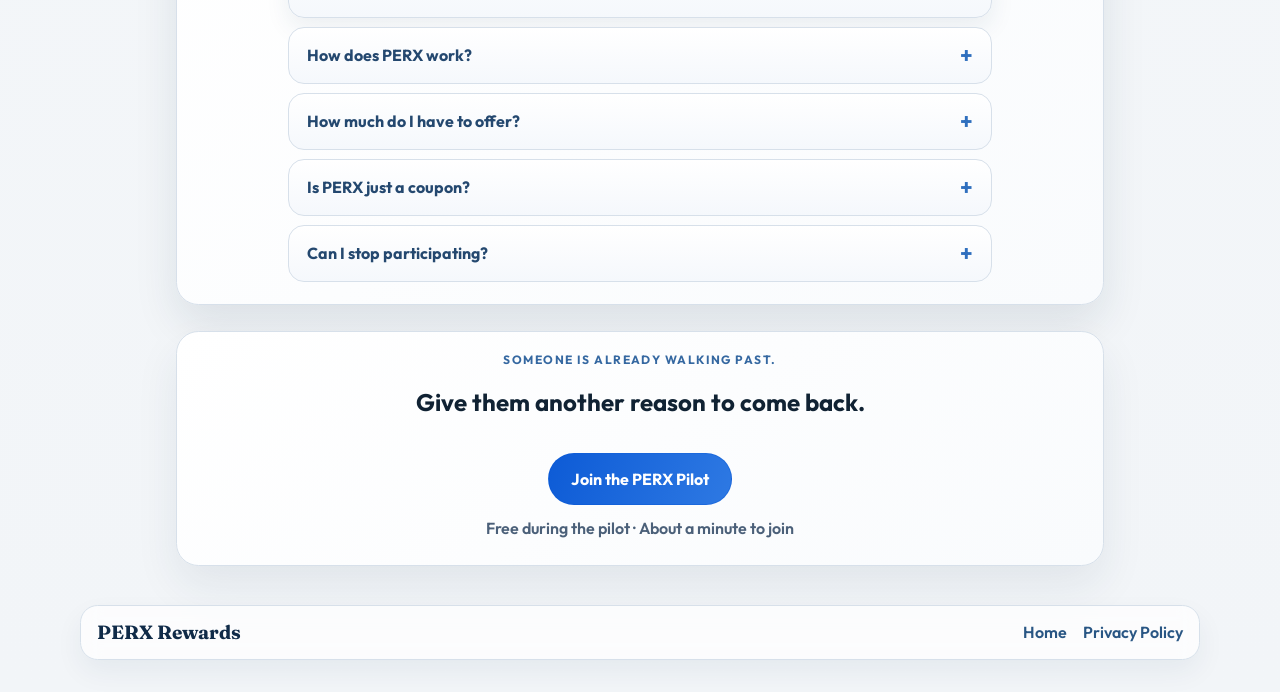
==== commit 16ccc497: "Brand polish and privacy policy update" ====
--- a/index.html
+++ b/index.html
@@ -41,10 +41,11 @@
     <div class="glow glow-b" aria-hidden="true"></div>
 
     <header class="topbar">
-      <a class="logo" href="#top" aria-label="PERX home">PERX</a>
+      <a class="logo" href="#top" aria-label="PERX Rewards home">PERX Rewards</a>
       <nav class="topnav" aria-label="Primary">
         <a href="#how-it-works">How It Works</a>
         <a href="#faq">FAQ</a>
+        <a href="privacy-policy.html">Privacy Policy</a>
         <button type="button" id="joinHeaderBtn" class="btn btn-primary">Join PERX</button>
       </nav>
     </header>
@@ -458,6 +459,16 @@
       </section>
     </main>
 
+    <footer class="site-footer">
+      <div class="footer-inner">
+        <div class="footer-brand">PERX Rewards</div>
+        <div class="footer-links">
+          <a href="#top">Home</a>
+          <a href="privacy-policy.html">Privacy Policy</a>
+        </div>
+      </div>
+    </footer>
+
     <script src="script.js?v=20260825-1"></script>
   </body>
 </html>
--- a/styles.css
+++ b/styles.css
@@ -151,6 +151,26 @@
   margin: 0.85rem 0 0;
   color: #325f93;
   font-weight: 600;
+}
+
+.btn {
+  border-radius: 999px;
+  border: 1px solid var(--line-strong);
+  font: inherit;
+  font-weight: 700;
+  padding: 0.78rem 1.1rem;
+  cursor: pointer;
+  transition: transform 150ms ease, box-shadow 150ms ease, opacity 150ms ease;
+}
+
+.btn:hover {
+  transform: translateY(-1px);
+  box-shadow: 0 10px 20px rgba(21, 56, 99, 0.15);
+}
+
+.btn:disabled {
+  opacity: 0.7;
+  cursor: not-allowed;
 }
 
 .mechanic,
@@ -517,40 +537,44 @@
     flex-direction: column;
   }
 }
-  border-radius: 999px;
-  border: 1px solid var(--line-strong);
-  font: inherit;
-  font-weight: 700;
-  padding: 0.78rem 1.1rem;
-  cursor: pointer;
-  transition: transform 150ms ease, box-shadow 150ms ease, opacity 150ms ease;
-}
-
-.btn:hover {
-  transform: translateY(-1px);
-  box-shadow: 0 10px 20px rgba(21, 56, 99, 0.15);
-}
-
-.btn:disabled {
-  opacity: 0.7;
-  cursor: not-allowed;
-}
-
-.btn-primary {
-  background: linear-gradient(110deg, var(--brand), #2e79e3);
-  color: #ffffff;
-  border-color: rgba(13, 91, 214, 0.38);
-}
-
-.btn-secondary {
-  background: #ffffff;
-  color: #24466d;
-}
-
-.btn-large {
-  margin-top: 1rem;
-  padding: 0.92rem 1.4rem;
-  min-height: 3rem;
+
+.site-footer {
+  width: min(100%, 72rem);
+  margin: 0 auto 2rem;
+  padding: 0 1rem;
+}
+
+.footer-inner {
+  display: flex;
+  align-items: center;
+  justify-content: space-between;
+  gap: 1rem;
+  border: 1px solid var(--line);
+  border-radius: 1.1rem;
+  background: rgba(255, 255, 255, 0.72);
+  backdrop-filter: blur(10px);
+  box-shadow: 0 12px 28px rgba(21, 50, 79, 0.06);
+  padding: 0.9rem 1rem;
+}
+
+.footer-brand {
+  font-family: "Fraunces", serif;
+  font-size: 1.2rem;
+  font-weight: 700;
+  color: #102b48;
+}
+
+.footer-links {
+  display: flex;
+  align-items: center;
+  gap: 1rem;
+  flex-wrap: wrap;
+}
+
+.footer-links a {
+  color: #295684;
+  font-weight: 600;
+  text-decoration: none;
 }
 
 .how h2,
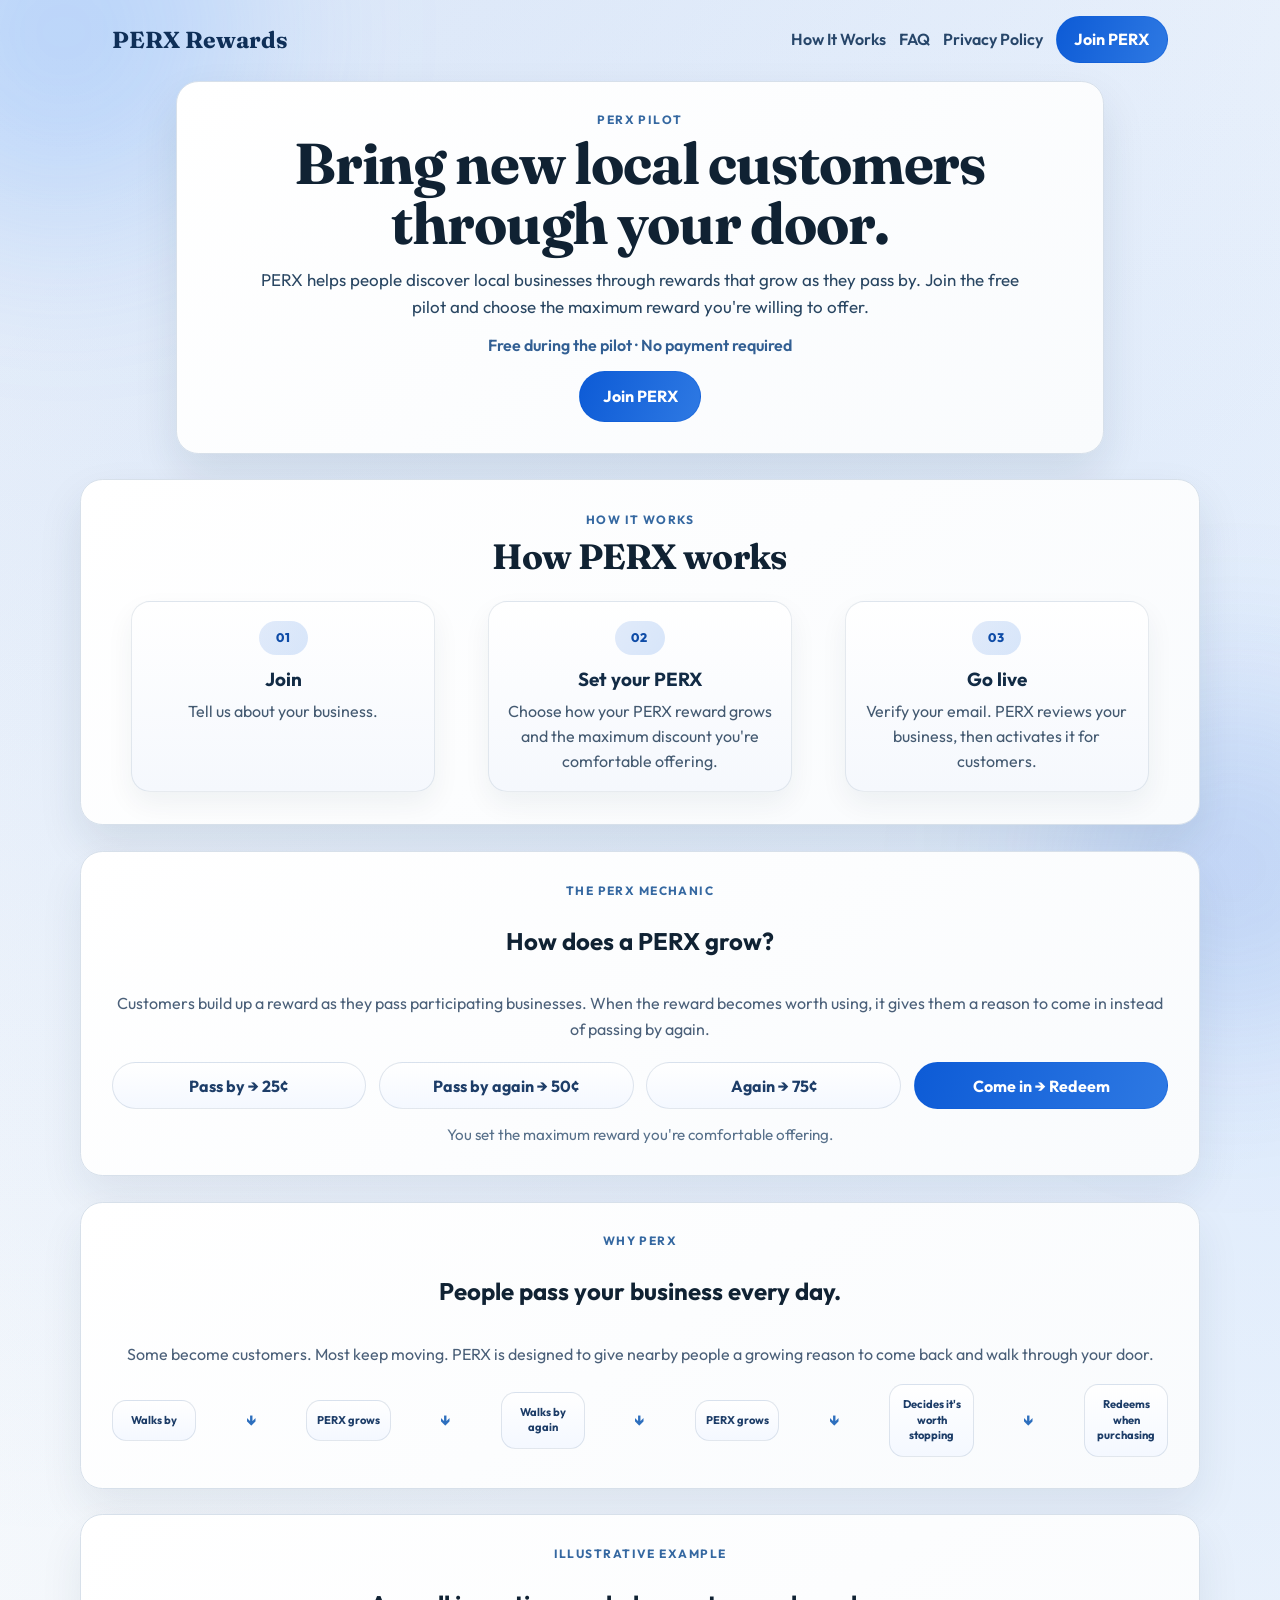
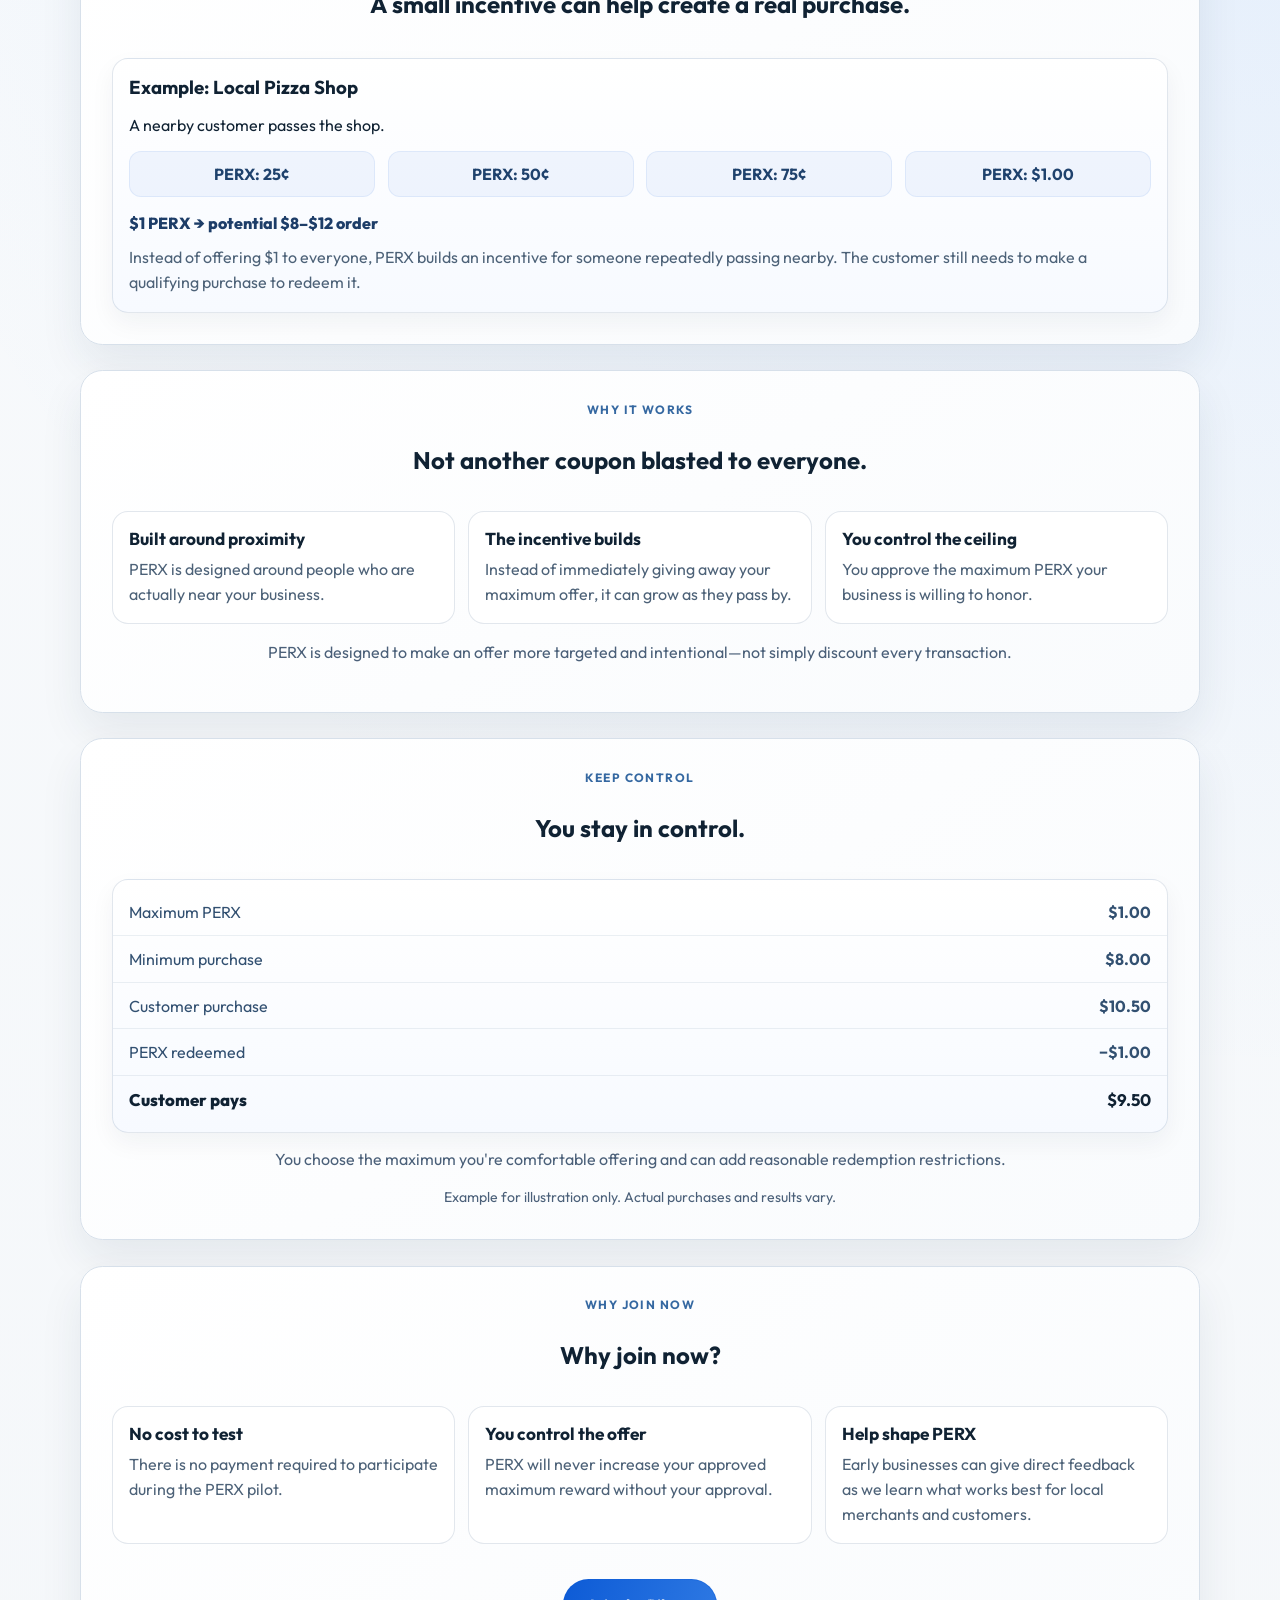
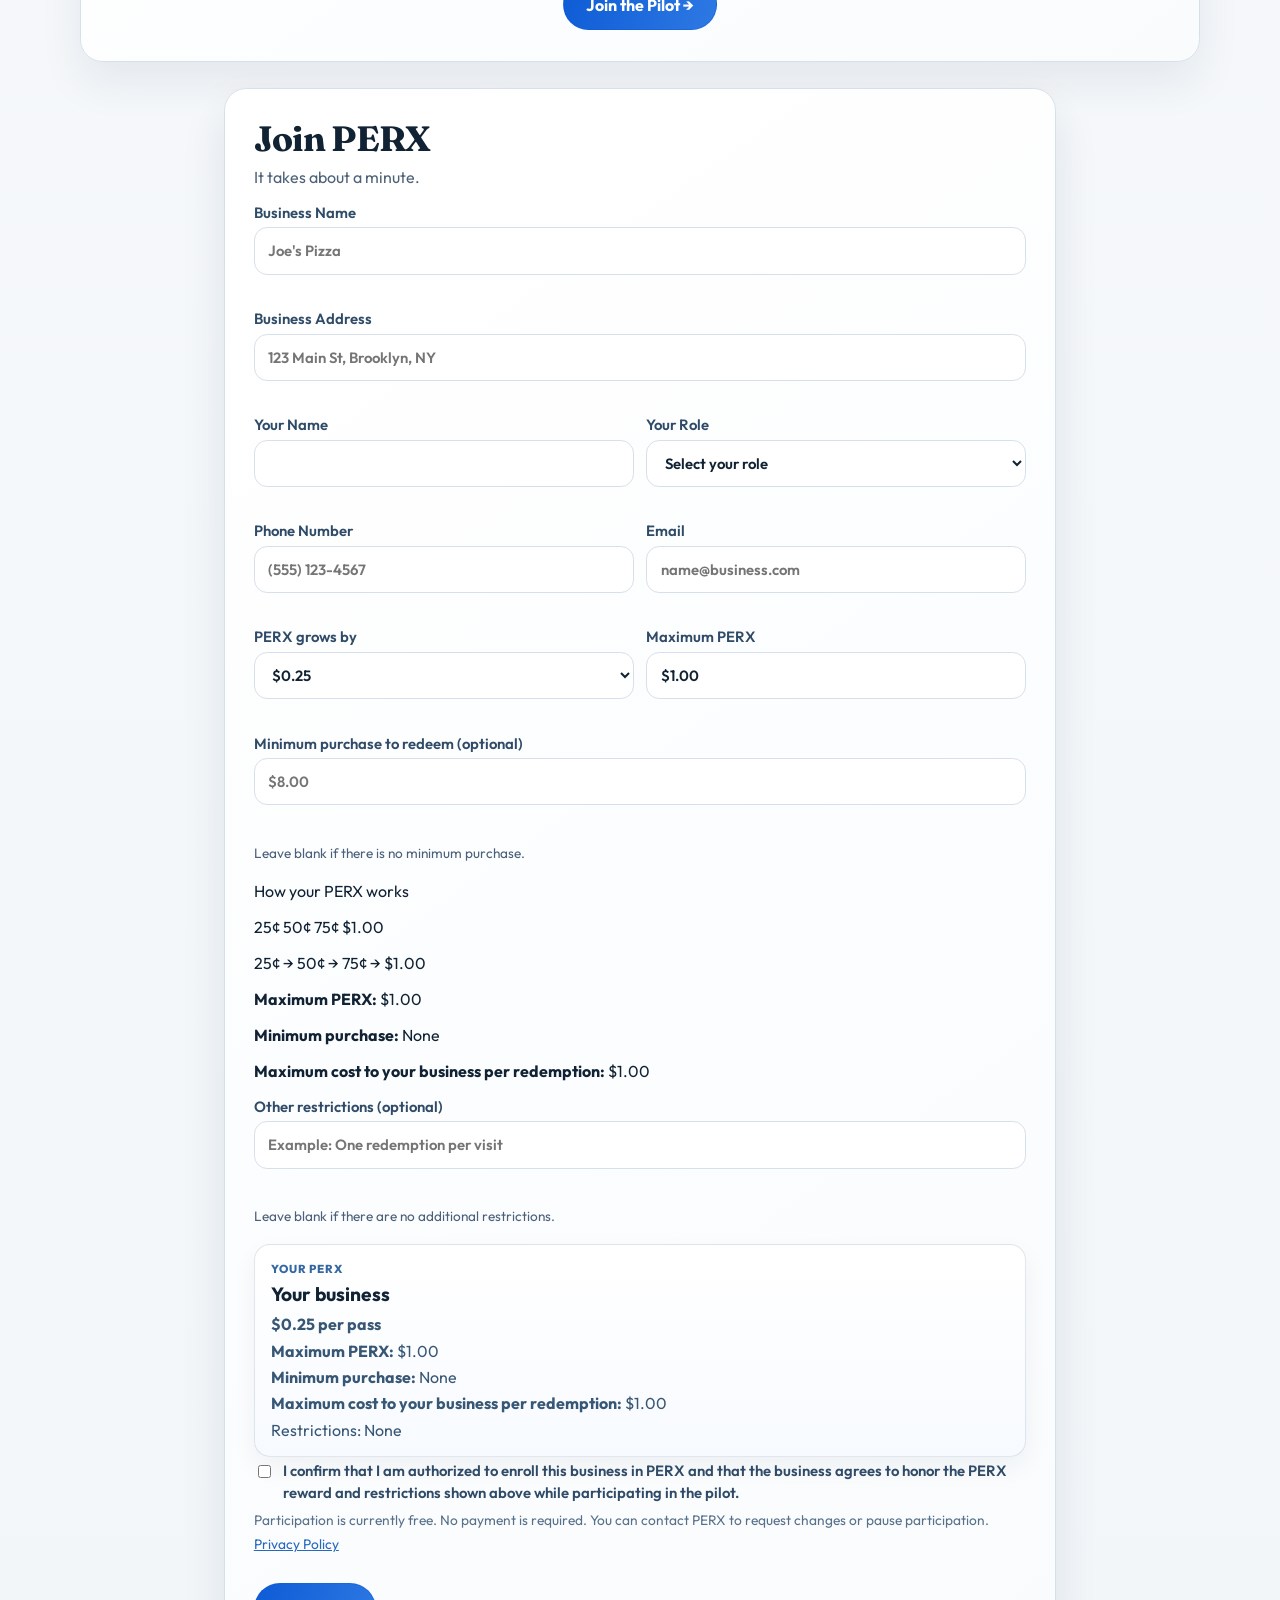
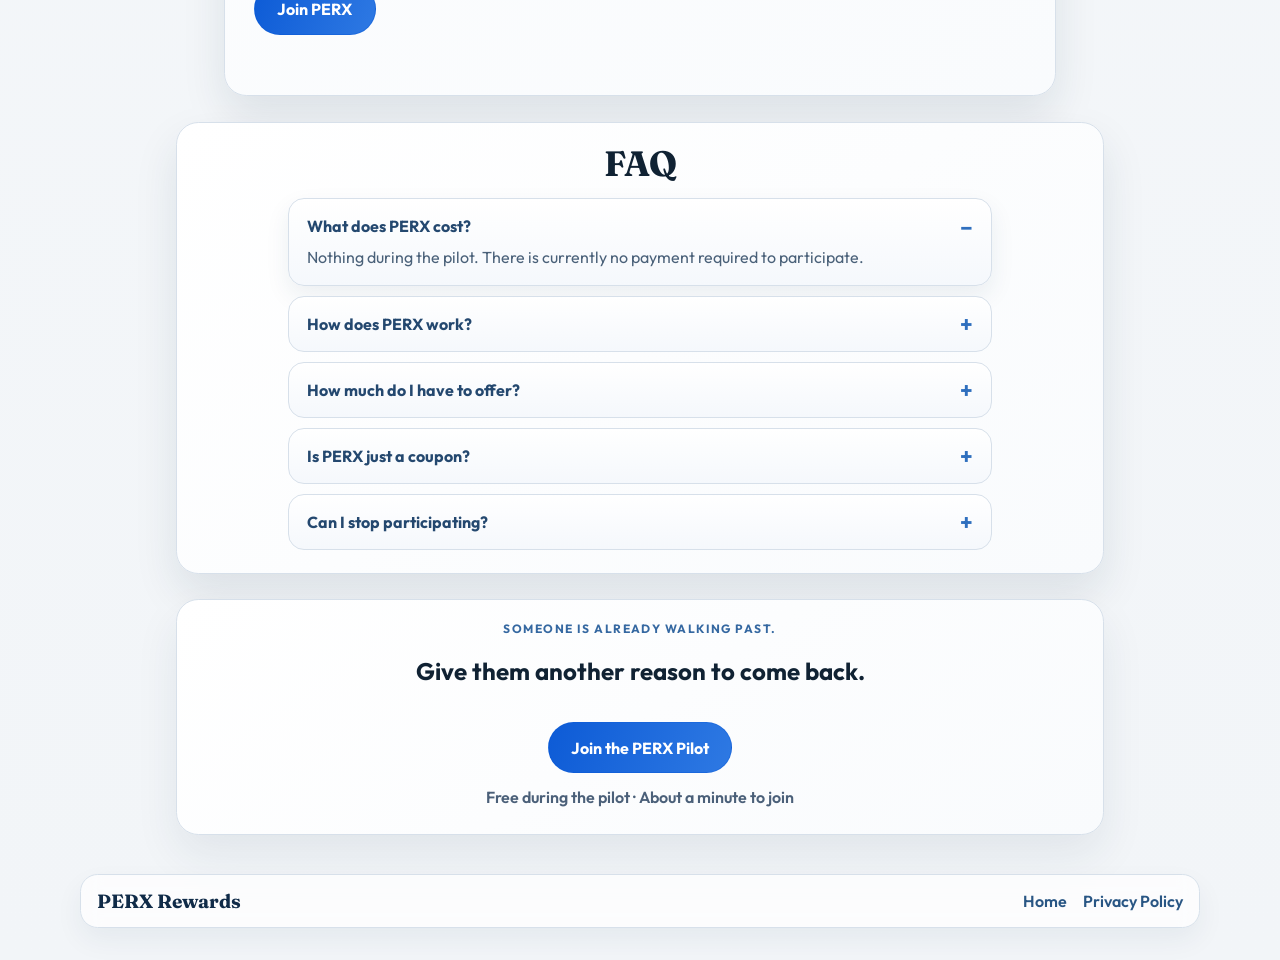
==== commit 60308884: "Add minimum-purchase support and PERX summary updates to waitlist form" ====
--- a/index.html
+++ b/index.html
@@ -304,19 +304,17 @@
 
             <div class="fields two-col">
               <label>
-                Reward per pass
+                PERX grows by
                 <select name="rewardPerPass" id="rewardPerPass" required>
-                  <option value="$0.10">$0.10</option>
                   <option value="$0.25" selected>$0.25</option>
                   <option value="$0.50">$0.50</option>
                   <option value="$1.00">$1.00</option>
-                  <option value="Custom">Custom</option>
                 </select>
                 <span class="field-error" data-error-for="rewardPerPass"></span>
               </label>
 
               <label>
-                Maximum reward
+                Maximum PERX
                 <input
                   type="text"
                   name="maximumReward"
@@ -330,36 +328,55 @@
               </label>
             </div>
 
+            <div class="fields one-col">
+              <label>
+                Minimum purchase to redeem (optional)
+                <input
+                  type="text"
+                  name="minimumPurchase"
+                  id="minimumPurchase"
+                  inputmode="decimal"
+                  placeholder="$8.00"
+                />
+                <span class="field-error" data-error-for="minimumPurchase"></span>
+              </label>
+              <p class="field-helper">Leave blank if there is no minimum purchase.</p>
+            </div>
+
             <div class="perx-example" aria-live="polite">
-              <p class="example-label">Example</p>
+              <p class="example-label">How your PERX works</p>
               <div class="example-line">
                 <span>25¢</span>
                 <span>50¢</span>
                 <span>75¢</span>
                 <span class="highlight">$1.00</span>
               </div>
-              <p id="liveOfferExample">25¢ per pass · $1 maximum</p>
-              <p class="example-note">Customer can redeem up to $1 off.</p>
+              <p id="liveOfferExample">25¢ → 50¢ → 75¢ → $1.00</p>
+              <p class="example-note"><strong>Maximum PERX:</strong> <span id="summaryMaximum">$1.00</span></p>
+              <p class="example-note"><strong>Minimum purchase:</strong> <span id="summaryMinimum">None</span></p>
+              <p class="example-note"><strong>Maximum cost to your business per redemption:</strong> <span id="summaryMaximumCost">$1.00</span></p>
             </div>
 
             <div class="fields one-col">
               <label>
-                Restrictions (optional)
+                Other restrictions (optional)
                 <input
                   type="text"
                   name="restrictions"
-                  placeholder="Example: $5 minimum purchase"
+                  placeholder="Example: One redemption per visit"
                 />
                 <span class="field-error" data-error-for="restrictions"></span>
               </label>
-              <p class="field-helper">Add any conditions customers should know before redeeming.</p>
+              <p class="field-helper">Leave blank if there are no additional restrictions.</p>
             </div>
 
             <div class="offer-summary" id="offerSummary" aria-live="polite">
               <div class="summary-label">Your PERX</div>
               <h3 id="summaryBusinessName">Your business</h3>
-              <p><strong id="summaryReward">25¢ per pass</strong></p>
-              <p><strong>Maximum reward:</strong> <span id="summaryMaximum">$1.00</span></p>
+              <p><strong id="summaryReward">$0.25 per pass</strong></p>
+              <p><strong>Maximum PERX:</strong> <span id="summaryMaximumText">$1.00</span></p>
+              <p><strong>Minimum purchase:</strong> <span id="summaryMinimumText">None</span></p>
+              <p><strong>Maximum cost to your business per redemption:</strong> <span id="summaryMaximumCostText">$1.00</span></p>
               <p id="summaryRestrictions">Restrictions: None</p>
             </div>
 
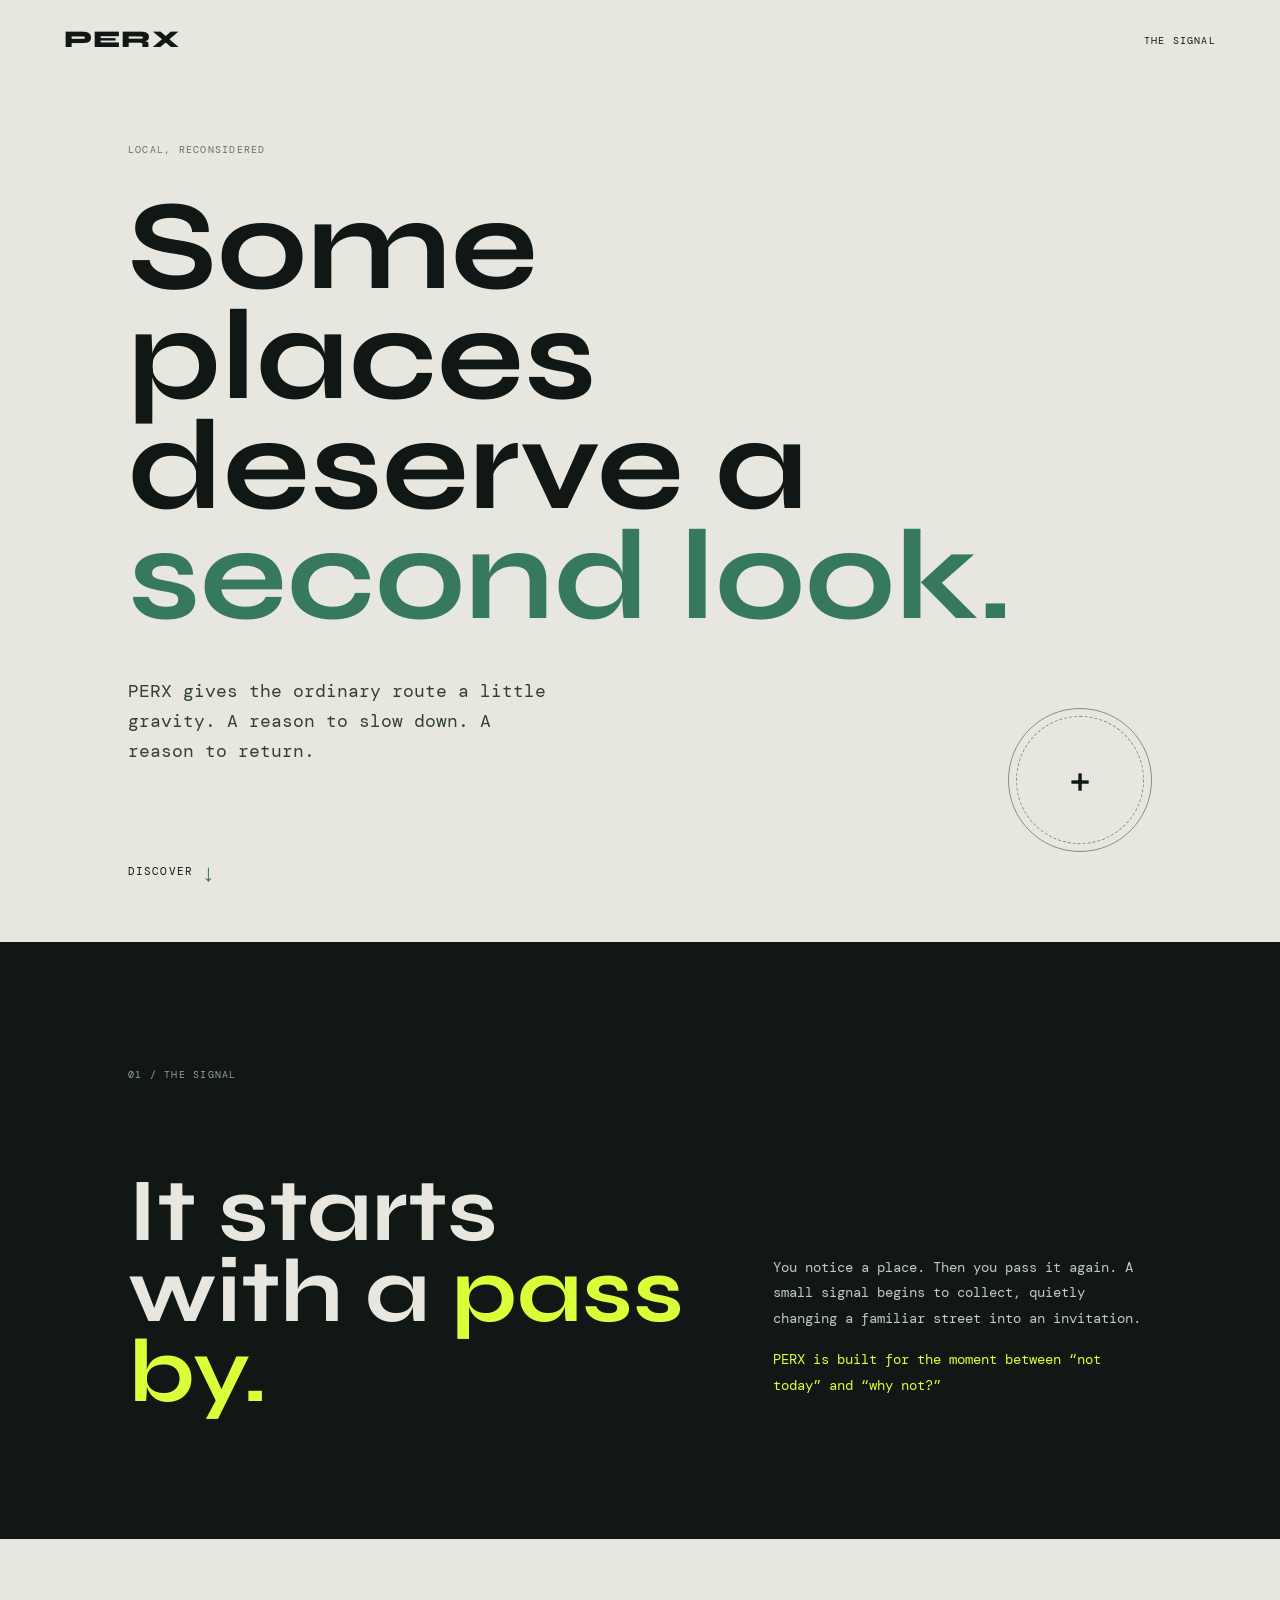
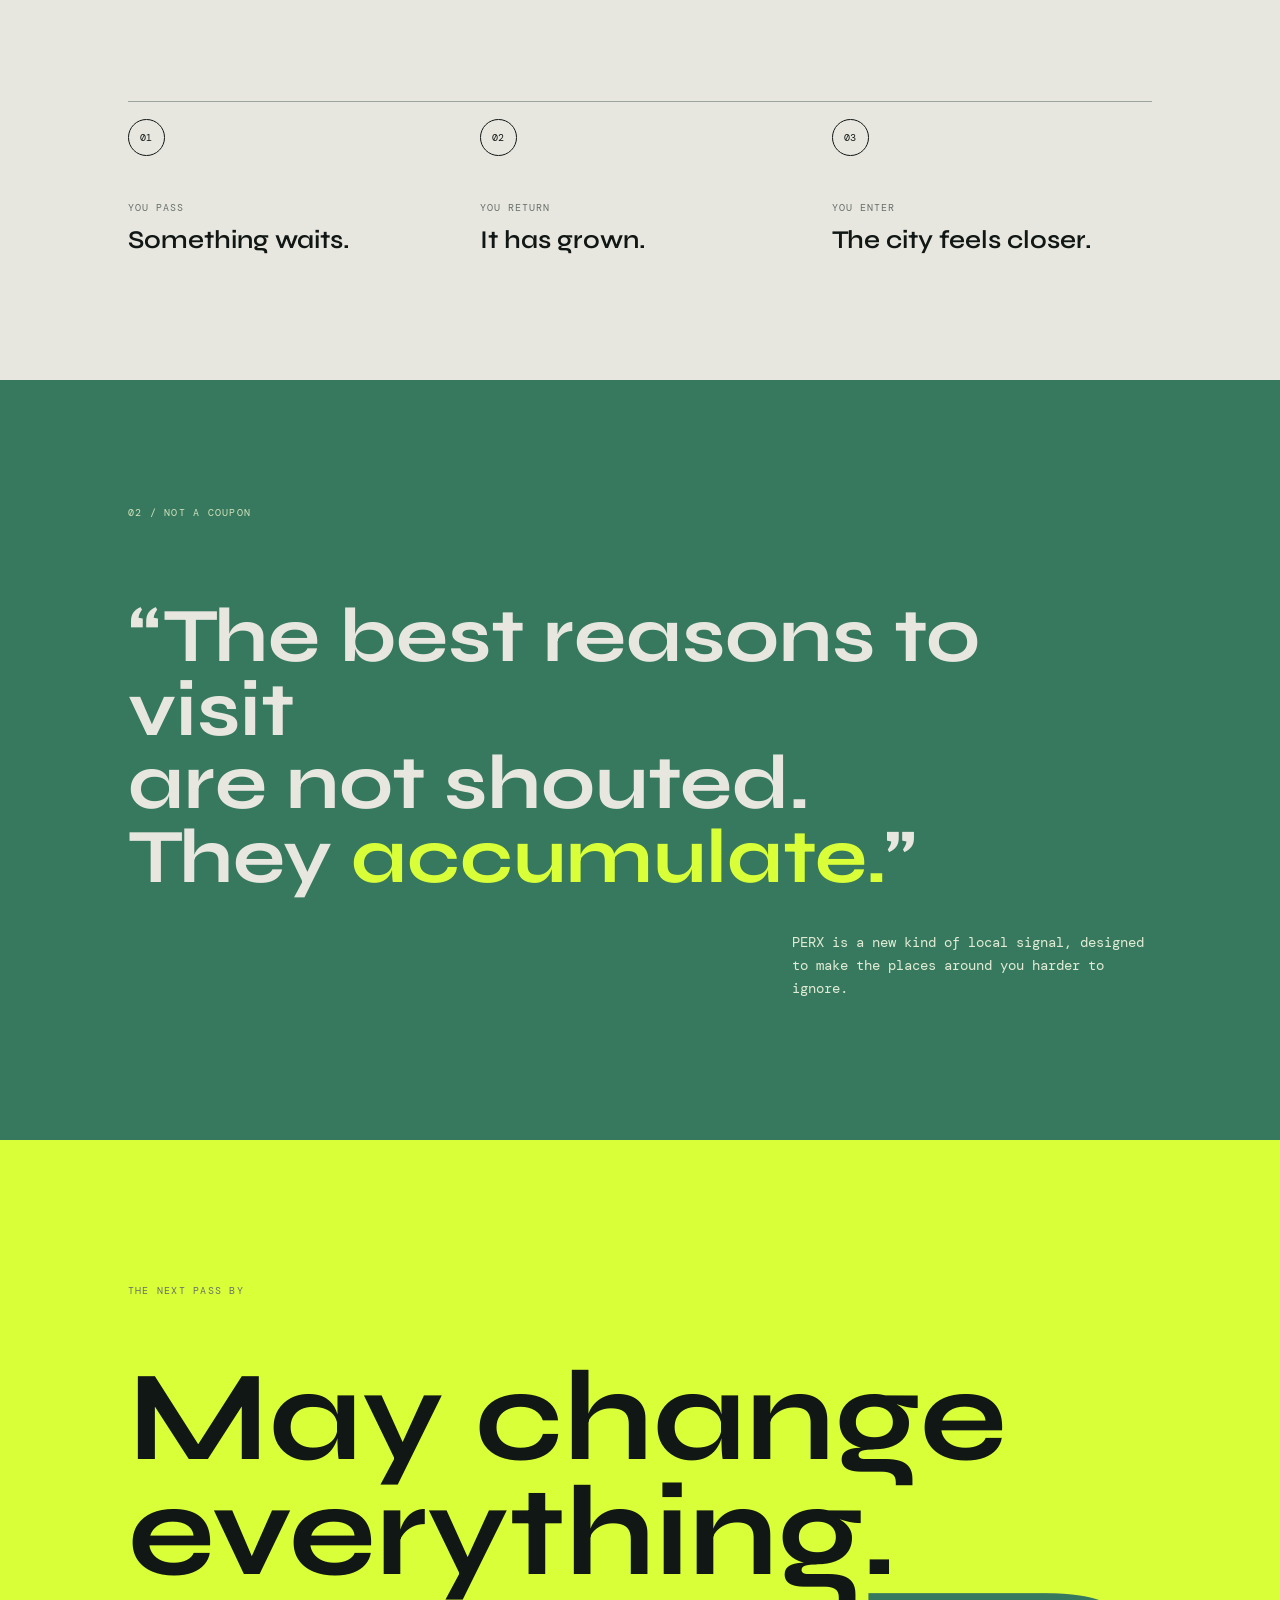
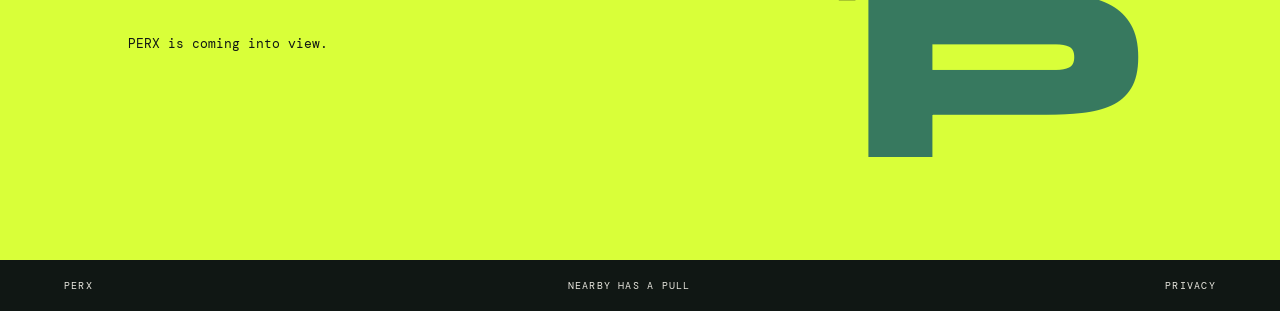
==== commit 26588115: "Replace signup flow with PERX one-pager" ====
--- a/index.html
+++ b/index.html
@@ -3,489 +3,57 @@
   <head>
     <meta charset="UTF-8" />
     <meta name="viewport" content="width=device-width, initial-scale=1.0, viewport-fit=cover" />
-    <title>Join PERX | Free Pilot Business Signup</title>
-    <meta
-      name="description"
-      content="Bring new local customers through your door. Join the PERX pilot in about a minute."
-    />
+    <title>PERX | A Reason To Return</title>
+    <meta name="description" content="PERX turns passing by into a reason to return." />
     <meta name="robots" content="index, follow" />
-    <meta name="theme-color" content="#f4f6f8" />
+    <meta name="theme-color" content="#101714" />
     <link rel="canonical" href="https://joinperx.com/" />
-
-    <meta property="og:type" content="website" />
-    <meta property="og:url" content="https://joinperx.com/" />
-    <meta property="og:title" content="Join PERX | Free Pilot Business Signup" />
-    <meta
-      property="og:description"
-      content="Join the PERX pilot, add your offer, verify your email, and go pending review in minutes."
-    />
-
-    <meta property="twitter:card" content="summary_large_image" />
-    <meta property="twitter:title" content="Join PERX | Free Pilot Business Signup" />
-    <meta
-      property="twitter:description"
-      content="Join the PERX pilot, add your offer, verify your email, and go pending review in minutes."
-    />
-
     <link rel="preconnect" href="https://fonts.googleapis.com" />
     <link rel="preconnect" href="https://fonts.gstatic.com" crossorigin />
-    <link rel="dns-prefetch" href="https://script.google.com" />
-    <link
-      href="https://fonts.googleapis.com/css2?family=Outfit:wght@400;500;600;700;800&family=Fraunces:opsz,wght@9..144,600;9..144,700&display=swap"
-      rel="stylesheet"
-    />
-    <link rel="stylesheet" href="styles.css?v=20260825-1" />
+    <link href="https://fonts.googleapis.com/css2?family=DM+Mono:wght@400;500&family=Syne:wght@500;600;700;800&display=swap" rel="stylesheet" />
+    <link rel="stylesheet" href="mystery.css?v=20260831-1" />
   </head>
   <body>
-    <div class="glow glow-a" aria-hidden="true"></div>
-    <div class="glow glow-b" aria-hidden="true"></div>
-
-    <header class="topbar">
-      <a class="logo" href="#top" aria-label="PERX Rewards home">PERX Rewards</a>
-      <nav class="topnav" aria-label="Primary">
-        <a href="#how-it-works">How It Works</a>
-        <a href="#faq">FAQ</a>
-        <a href="privacy-policy.html">Privacy Policy</a>
-        <button type="button" id="joinHeaderBtn" class="btn btn-primary">Join PERX</button>
+    <main>
+      <nav class="masthead" aria-label="Primary">
+        <a class="wordmark" href="#top">PERX</a>
+        <a class="quiet-link" href="#signal">THE SIGNAL</a>
       </nav>
-    </header>
-
-    <main id="top" class="page">
-      <section class="hero" aria-labelledby="heroTitle">
-        <p class="eyebrow">PERX Pilot</p>
-        <h1 id="heroTitle">Bring new local customers through your door.</h1>
-        <p class="hero-copy">
-          PERX helps people discover local businesses through rewards that grow as they pass by.
-          Join the free pilot and choose the maximum reward you're willing to offer.
-        </p>
-        <p class="hero-trust">Free during the pilot · No payment required</p>
-        <button type="button" id="joinHeroBtn" class="btn btn-primary btn-large">Join PERX</button>
+      <section id="top" class="hero">
+        <p class="kicker">LOCAL, RECONSIDERED</p>
+        <h1>Some places<br />deserve a<br /><em>second look.</em></h1>
+        <p class="hero-copy">PERX gives the ordinary route a little gravity. A reason to slow down. A reason to return.</p>
+        <a class="down-link" href="#signal">DISCOVER <span>↓</span></a>
+        <div class="orbital-mark" aria-hidden="true"><span>+</span></div>
       </section>
-
-      <section id="how-it-works" class="how" aria-labelledby="howTitle">
-        <div class="section-heading">
-          <p class="eyebrow">How it works</p>
-          <h2 id="howTitle">How PERX works</h2>
-        </div>
-
-        <div class="how-grid">
-          <article class="how-card">
-            <div class="step-no">01</div>
-            <h3>Join</h3>
-            <p>Tell us about your business.</p>
-          </article>
-
-          <article class="how-card">
-            <div class="step-no">02</div>
-            <h3>Set your PERX</h3>
-            <p>Choose how your PERX reward grows and the maximum discount you're comfortable offering.</p>
-          </article>
-
-          <article class="how-card">
-            <div class="step-no">03</div>
-            <h3>Go live</h3>
-            <p>Verify your email. PERX reviews your business, then activates it for customers.</p>
-          </article>
-        </div>
-      </section>
-
-      <section class="mechanic" aria-labelledby="mechanicTitle">
-        <div class="section-heading">
-          <p class="eyebrow">The PERX mechanic</p>
-          <h2 id="mechanicTitle">How does a PERX grow?</h2>
-        </div>
-
-        <p class="mechanic-copy">
-          Customers build up a reward as they pass participating businesses. When the reward becomes
-          worth using, it gives them a reason to come in instead of passing by again.
-        </p>
-
-        <div class="mechanic-steps" aria-label="PERX growth example">
-          <div class="growth-pill">Pass by → 25¢</div>
-          <div class="growth-pill">Pass by again → 50¢</div>
-          <div class="growth-pill">Again → 75¢</div>
-          <div class="growth-pill accent">Come in → Redeem</div>
-        </div>
-
-        <p class="mechanic-footnote">You set the maximum reward you're comfortable offering.</p>
-      </section>
-
-      <section class="problem" aria-labelledby="problemTitle">
-        <div class="section-heading">
-          <p class="eyebrow">Why PERX</p>
-          <h2 id="problemTitle">People pass your business every day.</h2>
-        </div>
-        <p class="problem-copy">
-          Some become customers. Most keep moving. PERX is designed to give nearby people a growing
-          reason to come back and walk through your door.
-        </p>
-        <div class="problem-flow" aria-label="PERX conversion flow">
-          <div class="flow-step">Walks by</div>
-          <div class="flow-arrow">↓</div>
-          <div class="flow-step">PERX grows</div>
-          <div class="flow-arrow">↓</div>
-          <div class="flow-step">Walks by again</div>
-          <div class="flow-arrow">↓</div>
-          <div class="flow-step">PERX grows</div>
-          <div class="flow-arrow">↓</div>
-          <div class="flow-step">Decides it's worth stopping</div>
-          <div class="flow-arrow">↓</div>
-          <div class="flow-step">Redeems when purchasing</div>
-        </div>
-      </section>
-
-      <section class="aha" aria-labelledby="ahaTitle">
-        <div class="section-heading">
-          <p class="eyebrow">Illustrative example</p>
-          <h2 id="ahaTitle">A small incentive can help create a real purchase.</h2>
-        </div>
-        <div class="aha-card">
-          <h3>Example: Local Pizza Shop</h3>
-          <p>A nearby customer passes the shop.</p>
-          <div class="aha-steps">
-            <span>PERX: 25¢</span>
-            <span>PERX: 50¢</span>
-            <span>PERX: 75¢</span>
-            <span>PERX: $1.00</span>
-          </div>
-          <p class="aha-cta">$1 PERX → potential $8–$12 order</p>
-          <p class="aha-note">
-            Instead of offering $1 to everyone, PERX builds an incentive for someone repeatedly passing nearby. The customer still needs to make a qualifying purchase to redeem it.
-          </p>
-        </div>
-      </section>
-
-      <section class="different" aria-labelledby="differentTitle">
-        <div class="section-heading">
-          <p class="eyebrow">Why it works</p>
-          <h2 id="differentTitle">Not another coupon blasted to everyone.</h2>
-        </div>
-        <div class="card-grid">
-          <article class="mini-card">
-            <h3>Built around proximity</h3>
-            <p>PERX is designed around people who are actually near your business.</p>
-          </article>
-          <article class="mini-card">
-            <h3>The incentive builds</h3>
-            <p>Instead of immediately giving away your maximum offer, it can grow as they pass by.</p>
-          </article>
-          <article class="mini-card">
-            <h3>You control the ceiling</h3>
-            <p>You approve the maximum PERX your business is willing to honor.</p>
-          </article>
-        </div>
-        <p class="different-footer">
-          PERX is designed to make an offer more targeted and intentional—not simply discount every transaction.
-        </p>
-      </section>
-
-      <section class="economics" aria-labelledby="economicsTitle">
-        <div class="section-heading">
-          <p class="eyebrow">Keep control</p>
-          <h2 id="economicsTitle">You stay in control.</h2>
-        </div>
-        <div class="economics-card">
-          <div class="economics-row"><span>Maximum PERX</span><strong>$1.00</strong></div>
-          <div class="economics-row"><span>Minimum purchase</span><strong>$8.00</strong></div>
-          <div class="economics-row"><span>Customer purchase</span><strong>$10.50</strong></div>
-          <div class="economics-row"><span>PERX redeemed</span><strong>−$1.00</strong></div>
-          <div class="economics-row total"><span>Customer pays</span><strong>$9.50</strong></div>
-        </div>
-        <p class="economics-note">You choose the maximum you're comfortable offering and can add reasonable redemption restrictions.</p>
-        <p class="economics-disclaimer">Example for illustration only. Actual purchases and results vary.</p>
-      </section>
-
-      <section class="benefits" aria-labelledby="benefitsTitle">
-        <div class="section-heading">
-          <p class="eyebrow">Why join now</p>
-          <h2 id="benefitsTitle">Why join now?</h2>
-        </div>
-        <div class="card-grid">
-          <article class="mini-card">
-            <h3>No cost to test</h3>
-            <p>There is no payment required to participate during the PERX pilot.</p>
-          </article>
-          <article class="mini-card">
-            <h3>You control the offer</h3>
-            <p>PERX will never increase your approved maximum reward without your approval.</p>
-          </article>
-          <article class="mini-card">
-            <h3>Help shape PERX</h3>
-            <p>Early businesses can give direct feedback as we learn what works best for local merchants and customers.</p>
-          </article>
-        </div>
-        <div class="cta-row">
-          <button type="button" class="btn btn-primary btn-large" id="joinLowerBtn">Join the Pilot →</button>
-        </div>
-      </section>
-
-      <section id="join-form" class="form-wrap" aria-labelledby="joinTitle">
-        <div class="panel" id="signupPanel">
-          <h2 id="joinTitle">Join PERX</h2>
-          <p class="panel-subhead">It takes about a minute.</p>
-
-          <form id="pilotSignupForm" novalidate>
-            <input type="hidden" name="trapField" value="" />
-
-            <div class="fields one-col">
-              <label>
-                Business Name
-                <input
-                  type="text"
-                  name="businessName"
-                  required
-                  autocomplete="organization"
-                  placeholder="Joe's Pizza"
-                />
-                <span class="field-error" data-error-for="businessName"></span>
-              </label>
-            </div>
-
-            <div class="fields one-col">
-              <label>
-                Business Address
-                <input
-                  type="text"
-                  name="businessAddress"
-                  required
-                  autocomplete="street-address"
-                  placeholder="123 Main St, Brooklyn, NY"
-                />
-                <span class="field-error" data-error-for="businessAddress"></span>
-              </label>
-            </div>
-
-            <div class="fields two-col">
-              <label>
-                Your Name
-                <input type="text" name="contactName" required autocomplete="name" />
-                <span class="field-error" data-error-for="contactName"></span>
-              </label>
-
-              <label>
-                Your Role
-                <select name="contactRole" required>
-                  <option value="">Select your role</option>
-                  <option value="Owner">Owner</option>
-                  <option value="Manager">Manager</option>
-                  <option value="Other Authorized Representative">Other Authorized Representative</option>
-                </select>
-                <span class="field-error" data-error-for="contactRole"></span>
-              </label>
-            </div>
-
-            <div class="fields two-col">
-              <label>
-                Phone Number
-                <input
-                  type="tel"
-                  name="phone"
-                  required
-                  autocomplete="tel"
-                  inputmode="tel"
-                  placeholder="(555) 123-4567"
-                />
-                <span class="field-error" data-error-for="phone"></span>
-              </label>
-
-              <label>
-                Email
-                <input
-                  type="email"
-                  name="email"
-                  required
-                  autocomplete="email"
-                  inputmode="email"
-                  placeholder="name@business.com"
-                />
-                <span class="field-error" data-error-for="email"></span>
-              </label>
-            </div>
-
-            <div class="fields two-col">
-              <label>
-                PERX grows by
-                <select name="rewardPerPass" id="rewardPerPass" required>
-                  <option value="$0.25" selected>$0.25</option>
-                  <option value="$0.50">$0.50</option>
-                  <option value="$1.00">$1.00</option>
-                </select>
-                <span class="field-error" data-error-for="rewardPerPass"></span>
-              </label>
-
-              <label>
-                Maximum PERX
-                <input
-                  type="text"
-                  name="maximumReward"
-                  id="maximumReward"
-                  required
-                  inputmode="decimal"
-                  placeholder="$1.00"
-                  value="$1.00"
-                />
-                <span class="field-error" data-error-for="maximumReward"></span>
-              </label>
-            </div>
-
-            <div class="fields one-col">
-              <label>
-                Minimum purchase to redeem (optional)
-                <input
-                  type="text"
-                  name="minimumPurchase"
-                  id="minimumPurchase"
-                  inputmode="decimal"
-                  placeholder="$8.00"
-                />
-                <span class="field-error" data-error-for="minimumPurchase"></span>
-              </label>
-              <p class="field-helper">Leave blank if there is no minimum purchase.</p>
-            </div>
-
-            <div class="perx-example" aria-live="polite">
-              <p class="example-label">How your PERX works</p>
-              <div class="example-line">
-                <span>25¢</span>
-                <span>50¢</span>
-                <span>75¢</span>
-                <span class="highlight">$1.00</span>
-              </div>
-              <p id="liveOfferExample">25¢ → 50¢ → 75¢ → $1.00</p>
-              <p class="example-note"><strong>Maximum PERX:</strong> <span id="summaryMaximum">$1.00</span></p>
-              <p class="example-note"><strong>Minimum purchase:</strong> <span id="summaryMinimum">None</span></p>
-              <p class="example-note"><strong>Maximum cost to your business per redemption:</strong> <span id="summaryMaximumCost">$1.00</span></p>
-            </div>
-
-            <div class="fields one-col">
-              <label>
-                Other restrictions (optional)
-                <input
-                  type="text"
-                  name="restrictions"
-                  placeholder="Example: One redemption per visit"
-                />
-                <span class="field-error" data-error-for="restrictions"></span>
-              </label>
-              <p class="field-helper">Leave blank if there are no additional restrictions.</p>
-            </div>
-
-            <div class="offer-summary" id="offerSummary" aria-live="polite">
-              <div class="summary-label">Your PERX</div>
-              <h3 id="summaryBusinessName">Your business</h3>
-              <p><strong id="summaryReward">$0.25 per pass</strong></p>
-              <p><strong>Maximum PERX:</strong> <span id="summaryMaximumText">$1.00</span></p>
-              <p><strong>Minimum purchase:</strong> <span id="summaryMinimumText">None</span></p>
-              <p><strong>Maximum cost to your business per redemption:</strong> <span id="summaryMaximumCostText">$1.00</span></p>
-              <p id="summaryRestrictions">Restrictions: None</p>
-            </div>
-
-            <label class="confirm-box">
-              <input type="checkbox" name="authorizationConfirmed" required />
-              <span>
-                I confirm that I am authorized to enroll this business in PERX and that the business
-                agrees to honor the PERX reward and restrictions shown above while participating in the pilot.
-              </span>
-            </label>
-            <span class="field-error" data-error-for="authorizationConfirmed"></span>
-
-            <p class="confirm-note">
-              Participation is currently free. No payment is required. You can contact PERX to request changes or pause participation.
-            </p>
-            <p class="legal-links">
-              <a href="privacy-policy.html">Privacy Policy</a>
-            </p>
-
-            <button type="submit" class="btn btn-primary btn-large" id="submitBtn">Join PERX</button>
-            <p id="formFeedback" class="form-feedback" aria-live="polite"></p>
-          </form>
-        </div>
-
-        <div class="panel is-hidden" id="checkEmailPanel" aria-hidden="true">
-          <h2>Check your email</h2>
-          <p id="checkEmailCopy">
-            We sent a verification link to your email. Click the link to confirm your business
-            signup.
-          </p>
-
-          <div class="email-actions">
-            <button type="button" class="btn btn-secondary" id="resendEmailBtn">Didn't get it? Resend email</button>
-            <button type="button" class="btn btn-secondary" id="editEmailBtn">Entered the wrong email? Edit email</button>
-          </div>
-
-          <form id="editEmailForm" class="is-hidden" aria-hidden="true">
-            <label>
-              Update business email
-              <input type="email" id="newEmailInput" autocomplete="email" placeholder="name@business.com" />
-            </label>
-            <div class="email-actions">
-              <button type="submit" class="btn btn-primary">Save and resend</button>
-              <button type="button" class="btn btn-secondary" id="cancelEditEmailBtn">Cancel</button>
-            </div>
-          </form>
-
-          <p id="checkEmailFeedback" class="form-feedback" aria-live="polite"></p>
-        </div>
-
-        <div class="panel is-hidden" id="verifiedPanel" aria-hidden="true">
-          <h2>You're in.</h2>
-          <p id="verifiedBusinessCopy">Your business has been submitted to PERX.</p>
-          <p class="status-line">Status: Pending Review</p>
-          <p>
-            We'll review your business and PERX offer before making it live. We'll contact you if
-            we need anything else.
-          </p>
-
-          <div class="offer-card">
-            <h3>Your PERX</h3>
-            <p id="verifiedOffer"></p>
-            <p id="verifiedRestrictions" class="is-hidden"></p>
+      <section id="signal" class="signal">
+        <p class="kicker">01 / THE SIGNAL</p>
+        <div class="signal-grid">
+          <h2>It starts<br />with a <em>pass by.</em></h2>
+          <div class="signal-copy">
+            <p>You notice a place. Then you pass it again. A small signal begins to collect, quietly changing a familiar street into an invitation.</p>
+            <p>PERX is built for the moment between “not today” and “why not?”</p>
           </div>
         </div>
       </section>
-
-      <section id="faq" class="faq" aria-labelledby="faqTitle">
-        <h2 id="faqTitle">FAQ</h2>
-        <details open>
-          <summary>What does PERX cost?</summary>
-          <p>Nothing during the pilot. There is currently no payment required to participate.</p>
-        </details>
-        <details>
-          <summary>How does PERX work?</summary>
-          <p>A customer's PERX can grow as they pass participating businesses. When they decide to visit, they can redeem their accumulated PERX on a qualifying purchase.</p>
-        </details>
-        <details>
-          <summary>How much do I have to offer?</summary>
-          <p>You approve the maximum PERX your business is willing to honor. PERX will never increase that maximum without your approval.</p>
-        </details>
-        <details>
-          <summary>Is PERX just a coupon?</summary>
-          <p>PERX is designed around local discovery and proximity. Instead of simply publishing the same discount to everyone, a customer's PERX builds through nearby activity before redemption.</p>
-        </details>
-        <details>
-          <summary>Can I stop participating?</summary>
-          <p>During the pilot, contact PERX if you'd like to pause your business or request a change to your offer.</p>
-        </details>
+      <section class="sequence" aria-label="The PERX sequence">
+        <div class="sequence-line"></div>
+        <article><span>01</span><p>YOU PASS</p><strong>Something waits.</strong></article>
+        <article><span>02</span><p>YOU RETURN</p><strong>It has grown.</strong></article>
+        <article><span>03</span><p>YOU ENTER</p><strong>The city feels closer.</strong></article>
       </section>
-
-      <section class="final-cta" aria-labelledby="finalCtaTitle">
-        <p class="eyebrow">Someone is already walking past.</p>
-        <h2 id="finalCtaTitle">Give them another reason to come back.</h2>
-        <button type="button" class="btn btn-primary btn-large" id="joinFinalBtn">Join the PERX Pilot</button>
-        <p class="final-note">Free during the pilot · About a minute to join</p>
+      <section class="manifesto">
+        <p class="kicker">02 / NOT A COUPON</p>
+        <blockquote>“The best reasons to visit<br />are not shouted.<br />They <em>accumulate.</em>”</blockquote>
+        <p class="manifesto-note">PERX is a new kind of local signal, designed to make the places around you harder to ignore.</p>
+      </section>
+      <section class="closing">
+        <p class="kicker">THE NEXT PASS BY</p>
+        <h2>May change<br />everything.</h2>
+        <p>PERX is coming into view.</p>
+        <div class="closing-mark" aria-hidden="true">P</div>
       </section>
     </main>
-
-    <footer class="site-footer">
-      <div class="footer-inner">
-        <div class="footer-brand">PERX Rewards</div>
-        <div class="footer-links">
-          <a href="#top">Home</a>
-          <a href="privacy-policy.html">Privacy Policy</a>
-        </div>
-      </div>
-    </footer>
-
-    <script src="script.js?v=20260825-1"></script>
+    <footer><span>PERX</span><span>NEARBY HAS A PULL</span><a href="privacy-policy.html">PRIVACY</a></footer>
   </body>
-</html>
+</html>
--- a/mystery.css
+++ b/mystery.css
@@ -0,0 +1,45 @@
+:root { --paper: #e8e7df; --ink: #101714; --acid: #d9ff39; --muted: #66706a; }
+* { box-sizing: border-box; }
+html { scroll-behavior: smooth; }
+body { margin: 0; background: var(--paper); color: var(--ink); font-family: "DM Mono", monospace; }
+main { overflow: hidden; }
+.masthead { height: 80px; padding: 0 5vw; display: flex; align-items: center; justify-content: space-between; }
+.wordmark, .quiet-link, footer a { color: inherit; text-decoration: none; }
+.wordmark { font: 800 1.5rem/1 "Syne", sans-serif; letter-spacing: .04em; }
+.quiet-link, .kicker, footer { font-size: .65rem; letter-spacing: .12em; }
+.hero { min-height: calc(100vh - 80px); padding: 7vh 10vw 6vh; position: relative; display: flex; flex-direction: column; align-items: flex-start; }
+.kicker { margin: 0; color: var(--muted); }
+h1, h2, blockquote { font-family: "Syne", sans-serif; letter-spacing: 0; font-weight: 700; }
+h1 { max-width: 900px; margin: 4vh 0 0; font-size: clamp(4rem, 10vw, 9.5rem); line-height: .86; }
+em { color: #37795f; font-style: normal; }
+.hero-copy { max-width: 420px; margin: 5vh 0 0; color: #334039; font-size: clamp(.9rem, 1.4vw, 1.1rem); line-height: 1.7; }
+.down-link { margin-top: auto; padding-top: 10vh; color: inherit; text-decoration: none; font-size: .7rem; letter-spacing: .1em; }
+.down-link span { color: #37795f; font-size: 1.5rem; vertical-align: middle; }
+.orbital-mark { position: absolute; right: 10vw; bottom: 10vh; display: grid; place-items: center; width: 9rem; aspect-ratio: 1; border: 1px solid #809189; border-radius: 50%; animation: turn 16s linear infinite; }
+.orbital-mark::before { content: "PERX • PERX • PERX • PERX"; position: absolute; inset: .45rem; border: 1px dashed #809189; border-radius: 50%; font-size: .45rem; display: grid; place-items: center; color: transparent; }
+.orbital-mark span { font: 400 3rem/1 "Syne", sans-serif; }
+.signal { background: var(--ink); color: var(--paper); padding: 14vh 10vw; }
+.signal .kicker { color: #95a69c; }
+.signal-grid { display: grid; grid-template-columns: 1.2fr .8fr; gap: 6vw; align-items: end; margin-top: 10vh; }
+h2 { margin: 0; font-size: clamp(3rem, 7vw, 7rem); line-height: .9; }
+.signal h2 em { color: var(--acid); }
+.signal-copy { color: #becac2; line-height: 1.8; font-size: .9rem; }
+.signal-copy p + p { color: var(--acid); }
+.sequence { position: relative; display: grid; grid-template-columns: repeat(3, 1fr); gap: 2rem; padding: 14vh 10vw; }
+.sequence-line { position: absolute; left: 10vw; right: 10vw; top: 18vh; height: 1px; background: #9ba69f; }
+.sequence article { z-index: 1; padding-top: 6vh; }
+.sequence span { display: grid; place-items: center; width: 2.3rem; aspect-ratio: 1; border: 1px solid var(--ink); border-radius: 50%; background: var(--paper); font-size: .6rem; }
+.sequence p { margin: 5vh 0 .75rem; color: var(--muted); font-size: .65rem; letter-spacing: .1em; }
+.sequence strong { font: 600 clamp(1.3rem, 2vw, 2rem)/1.1 "Syne", sans-serif; }
+.manifesto { padding: 14vh 10vw; background: #37795f; color: var(--paper); }
+.manifesto .kicker { color: #d2e2ba; }
+blockquote { margin: 9vh 0 4vh; font-size: clamp(2.6rem, 6vw, 6.5rem); line-height: .96; }
+blockquote em { color: var(--acid); }
+.manifesto-note { max-width: 360px; margin-left: auto; color: #e2ecd5; line-height: 1.7; font-size: .85rem; }
+.closing { min-height: 80vh; position: relative; padding: 16vh 10vw; background: var(--acid); }
+.closing h2 { margin-top: 7vh; font-size: clamp(4rem, 10vw, 9rem); }
+.closing p:not(.kicker) { margin-top: 5vh; font-size: .8rem; }
+.closing-mark { position: absolute; right: 10vw; bottom: 10vh; font: 800 clamp(7rem, 20vw, 18rem)/.75 "Syne", sans-serif; color: #37795f; }
+footer { display: flex; gap: 1rem; justify-content: space-between; padding: 1.2rem 5vw; background: var(--ink); color: var(--paper); }
+@keyframes turn { to { transform: rotate(360deg); } }
+@media (max-width: 640px) { .masthead { height: 64px; } .hero { min-height: calc(100vh - 64px); padding: 7vh 7vw; } .orbital-mark { right: 7vw; bottom: 8vh; width: 6rem; } .signal, .manifesto, .closing { padding-left: 7vw; padding-right: 7vw; } .signal-grid, .sequence { grid-template-columns: 1fr; } .signal-grid { margin-top: 7vh; gap: 4vh; } .sequence { padding: 10vh 7vw; gap: 2.5rem; } .sequence-line { left: 7vw; right: auto; top: 16vh; bottom: 16vh; width: 1px; height: auto; } .sequence article { padding-top: 0; display: grid; grid-template-columns: 3rem 1fr; column-gap: 1rem; align-items: start; } .sequence p { margin: 0; } .sequence strong { grid-column: 2; margin-top: .7rem; } .closing-mark { right: 7vw; } footer { padding: 1rem 7vw; font-size: .52rem; } }
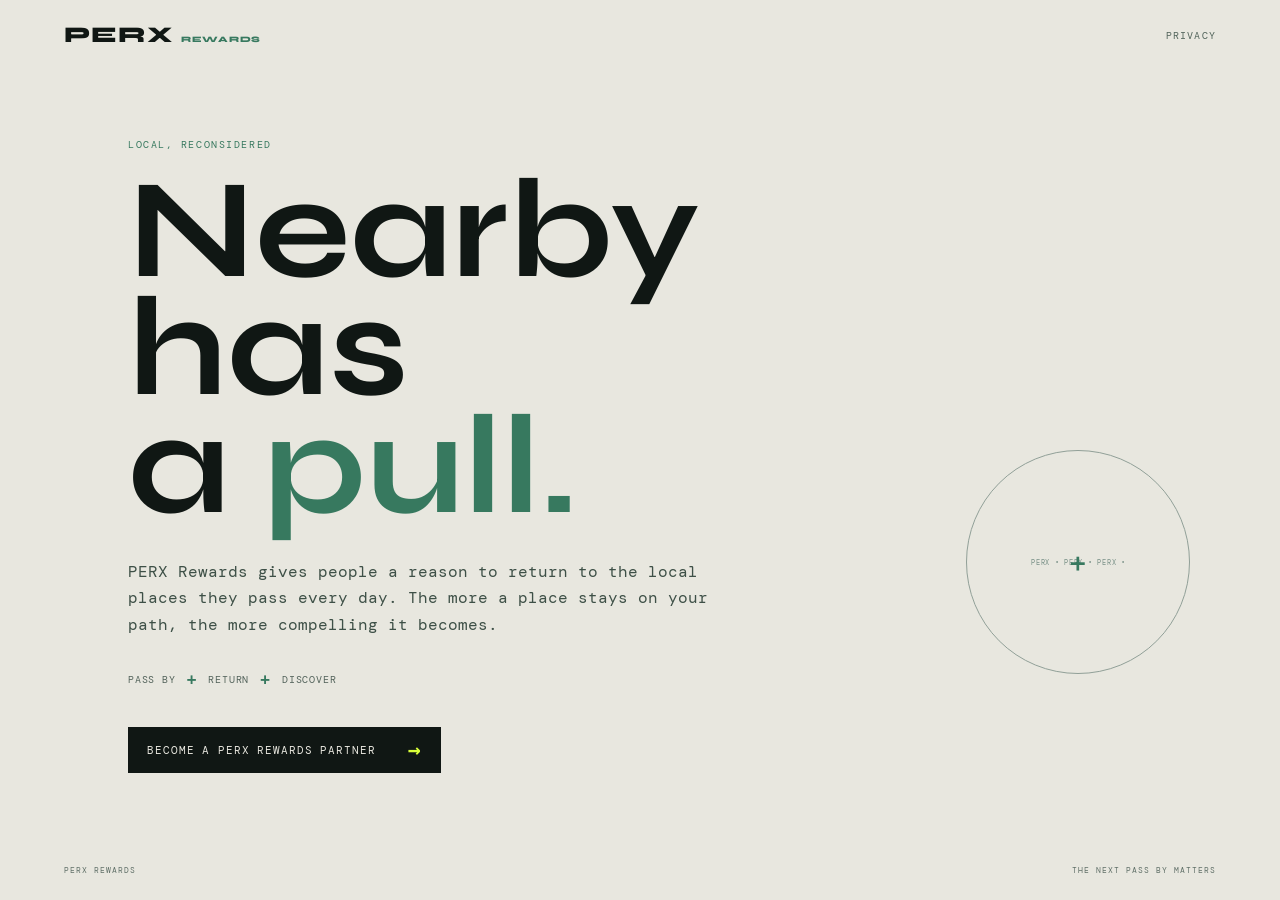
==== commit c2a75cb0: "Simplify PERX landing page and add partner signup" ====
--- a/index.html
+++ b/index.html
@@ -3,57 +3,27 @@
   <head>
     <meta charset="UTF-8" />
     <meta name="viewport" content="width=device-width, initial-scale=1.0, viewport-fit=cover" />
-    <title>PERX | A Reason To Return</title>
-    <meta name="description" content="PERX turns passing by into a reason to return." />
-    <meta name="robots" content="index, follow" />
+    <title>PERX Rewards | Nearby Has A Pull</title>
+    <meta name="description" content="PERX Rewards gives people a reason to return to the local places they pass every day." />
     <meta name="theme-color" content="#101714" />
     <link rel="canonical" href="https://joinperx.com/" />
     <link rel="preconnect" href="https://fonts.googleapis.com" />
     <link rel="preconnect" href="https://fonts.gstatic.com" crossorigin />
     <link href="https://fonts.googleapis.com/css2?family=DM+Mono:wght@400;500&family=Syne:wght@500;600;700;800&display=swap" rel="stylesheet" />
-    <link rel="stylesheet" href="mystery.css?v=20260831-1" />
+    <link rel="stylesheet" href="mystery.css?v=20260831-2" />
   </head>
   <body>
-    <main>
-      <nav class="masthead" aria-label="Primary">
-        <a class="wordmark" href="#top">PERX</a>
-        <a class="quiet-link" href="#signal">THE SIGNAL</a>
-      </nav>
-      <section id="top" class="hero">
+    <main class="screen">
+      <header><a class="wordmark" href="/">PERX <span>REWARDS</span></a><a class="privacy" href="privacy-policy.html">PRIVACY</a></header>
+      <section class="content">
         <p class="kicker">LOCAL, RECONSIDERED</p>
-        <h1>Some places<br />deserve a<br /><em>second look.</em></h1>
-        <p class="hero-copy">PERX gives the ordinary route a little gravity. A reason to slow down. A reason to return.</p>
-        <a class="down-link" href="#signal">DISCOVER <span>↓</span></a>
-        <div class="orbital-mark" aria-hidden="true"><span>+</span></div>
+        <h1>Nearby has<br />a <em>pull.</em></h1>
+        <p class="intro">PERX Rewards gives people a reason to return to the local places they pass every day. The more a place stays on your path, the more compelling it becomes.</p>
+        <div class="steps"><span>PASS BY</span><b>+</b><span>RETURN</span><b>+</b><span>DISCOVER</span></div>
+        <a class="partner" href="/partner">BECOME A PERX REWARDS PARTNER <strong>→</strong></a>
       </section>
-      <section id="signal" class="signal">
-        <p class="kicker">01 / THE SIGNAL</p>
-        <div class="signal-grid">
-          <h2>It starts<br />with a <em>pass by.</em></h2>
-          <div class="signal-copy">
-            <p>You notice a place. Then you pass it again. A small signal begins to collect, quietly changing a familiar street into an invitation.</p>
-            <p>PERX is built for the moment between “not today” and “why not?”</p>
-          </div>
-        </div>
-      </section>
-      <section class="sequence" aria-label="The PERX sequence">
-        <div class="sequence-line"></div>
-        <article><span>01</span><p>YOU PASS</p><strong>Something waits.</strong></article>
-        <article><span>02</span><p>YOU RETURN</p><strong>It has grown.</strong></article>
-        <article><span>03</span><p>YOU ENTER</p><strong>The city feels closer.</strong></article>
-      </section>
-      <section class="manifesto">
-        <p class="kicker">02 / NOT A COUPON</p>
-        <blockquote>“The best reasons to visit<br />are not shouted.<br />They <em>accumulate.</em>”</blockquote>
-        <p class="manifesto-note">PERX is a new kind of local signal, designed to make the places around you harder to ignore.</p>
-      </section>
-      <section class="closing">
-        <p class="kicker">THE NEXT PASS BY</p>
-        <h2>May change<br />everything.</h2>
-        <p>PERX is coming into view.</p>
-        <div class="closing-mark" aria-hidden="true">P</div>
-      </section>
+      <div class="ring" aria-hidden="true"><span>PERX • PERX • PERX •</span><b>+</b></div>
+      <footer><span>PERX REWARDS</span><span>THE NEXT PASS BY MATTERS</span></footer>
     </main>
-    <footer><span>PERX</span><span>NEARBY HAS A PULL</span><a href="privacy-policy.html">PRIVACY</a></footer>
   </body>
 </html>
--- a/mystery.css
+++ b/mystery.css
@@ -1,45 +1,17 @@
-:root { --paper: #e8e7df; --ink: #101714; --acid: #d9ff39; --muted: #66706a; }
+:root { --paper: #e8e7df; --ink: #101714; --green: #37795f; --acid: #d9ff39; }
 * { box-sizing: border-box; }
-html { scroll-behavior: smooth; }
-body { margin: 0; background: var(--paper); color: var(--ink); font-family: "DM Mono", monospace; }
-main { overflow: hidden; }
-.masthead { height: 80px; padding: 0 5vw; display: flex; align-items: center; justify-content: space-between; }
-.wordmark, .quiet-link, footer a { color: inherit; text-decoration: none; }
-.wordmark { font: 800 1.5rem/1 "Syne", sans-serif; letter-spacing: .04em; }
-.quiet-link, .kicker, footer { font-size: .65rem; letter-spacing: .12em; }
-.hero { min-height: calc(100vh - 80px); padding: 7vh 10vw 6vh; position: relative; display: flex; flex-direction: column; align-items: flex-start; }
-.kicker { margin: 0; color: var(--muted); }
-h1, h2, blockquote { font-family: "Syne", sans-serif; letter-spacing: 0; font-weight: 700; }
-h1 { max-width: 900px; margin: 4vh 0 0; font-size: clamp(4rem, 10vw, 9.5rem); line-height: .86; }
-em { color: #37795f; font-style: normal; }
-.hero-copy { max-width: 420px; margin: 5vh 0 0; color: #334039; font-size: clamp(.9rem, 1.4vw, 1.1rem); line-height: 1.7; }
-.down-link { margin-top: auto; padding-top: 10vh; color: inherit; text-decoration: none; font-size: .7rem; letter-spacing: .1em; }
-.down-link span { color: #37795f; font-size: 1.5rem; vertical-align: middle; }
-.orbital-mark { position: absolute; right: 10vw; bottom: 10vh; display: grid; place-items: center; width: 9rem; aspect-ratio: 1; border: 1px solid #809189; border-radius: 50%; animation: turn 16s linear infinite; }
-.orbital-mark::before { content: "PERX • PERX • PERX • PERX"; position: absolute; inset: .45rem; border: 1px dashed #809189; border-radius: 50%; font-size: .45rem; display: grid; place-items: center; color: transparent; }
-.orbital-mark span { font: 400 3rem/1 "Syne", sans-serif; }
-.signal { background: var(--ink); color: var(--paper); padding: 14vh 10vw; }
-.signal .kicker { color: #95a69c; }
-.signal-grid { display: grid; grid-template-columns: 1.2fr .8fr; gap: 6vw; align-items: end; margin-top: 10vh; }
-h2 { margin: 0; font-size: clamp(3rem, 7vw, 7rem); line-height: .9; }
-.signal h2 em { color: var(--acid); }
-.signal-copy { color: #becac2; line-height: 1.8; font-size: .9rem; }
-.signal-copy p + p { color: var(--acid); }
-.sequence { position: relative; display: grid; grid-template-columns: repeat(3, 1fr); gap: 2rem; padding: 14vh 10vw; }
-.sequence-line { position: absolute; left: 10vw; right: 10vw; top: 18vh; height: 1px; background: #9ba69f; }
-.sequence article { z-index: 1; padding-top: 6vh; }
-.sequence span { display: grid; place-items: center; width: 2.3rem; aspect-ratio: 1; border: 1px solid var(--ink); border-radius: 50%; background: var(--paper); font-size: .6rem; }
-.sequence p { margin: 5vh 0 .75rem; color: var(--muted); font-size: .65rem; letter-spacing: .1em; }
-.sequence strong { font: 600 clamp(1.3rem, 2vw, 2rem)/1.1 "Syne", sans-serif; }
-.manifesto { padding: 14vh 10vw; background: #37795f; color: var(--paper); }
-.manifesto .kicker { color: #d2e2ba; }
-blockquote { margin: 9vh 0 4vh; font-size: clamp(2.6rem, 6vw, 6.5rem); line-height: .96; }
-blockquote em { color: var(--acid); }
-.manifesto-note { max-width: 360px; margin-left: auto; color: #e2ecd5; line-height: 1.7; font-size: .85rem; }
-.closing { min-height: 80vh; position: relative; padding: 16vh 10vw; background: var(--acid); }
-.closing h2 { margin-top: 7vh; font-size: clamp(4rem, 10vw, 9rem); }
-.closing p:not(.kicker) { margin-top: 5vh; font-size: .8rem; }
-.closing-mark { position: absolute; right: 10vw; bottom: 10vh; font: 800 clamp(7rem, 20vw, 18rem)/.75 "Syne", sans-serif; color: #37795f; }
-footer { display: flex; gap: 1rem; justify-content: space-between; padding: 1.2rem 5vw; background: var(--ink); color: var(--paper); }
-@keyframes turn { to { transform: rotate(360deg); } }
-@media (max-width: 640px) { .masthead { height: 64px; } .hero { min-height: calc(100vh - 64px); padding: 7vh 7vw; } .orbital-mark { right: 7vw; bottom: 8vh; width: 6rem; } .signal, .manifesto, .closing { padding-left: 7vw; padding-right: 7vw; } .signal-grid, .sequence { grid-template-columns: 1fr; } .signal-grid { margin-top: 7vh; gap: 4vh; } .sequence { padding: 10vh 7vw; gap: 2.5rem; } .sequence-line { left: 7vw; right: auto; top: 16vh; bottom: 16vh; width: 1px; height: auto; } .sequence article { padding-top: 0; display: grid; grid-template-columns: 3rem 1fr; column-gap: 1rem; align-items: start; } .sequence p { margin: 0; } .sequence strong { grid-column: 2; margin-top: .7rem; } .closing-mark { right: 7vw; } footer { padding: 1rem 7vw; font-size: .52rem; } }+html, body { margin: 0; min-height: 100%; }
+body { background: var(--paper); color: var(--ink); font-family: "DM Mono", monospace; }
+.screen { min-height: 100svh; padding: 1.5rem 5vw; display: grid; grid-template-rows: auto 1fr auto; overflow: hidden; }
+header, footer { display: flex; justify-content: space-between; align-items: center; font-size: .62rem; letter-spacing: .12em; }
+a { color: inherit; text-decoration: none; }
+.wordmark { font: 800 1.4rem/1 "Syne", sans-serif; letter-spacing: .04em; }.wordmark span { color: var(--green); font-size: .52rem; letter-spacing: .1em; }
+.privacy { color: #52645b; }.content { align-self: center; max-width: 58rem; padding: 3rem 5vw; position: relative; z-index: 1; }
+.kicker { margin: 0; color: var(--green); font-size: .65rem; letter-spacing: .15em; }
+h1 { margin: 1.3rem 0 0; font: 700 clamp(4.25rem, 11vw, 9rem)/.84 "Syne", sans-serif; letter-spacing: 0; } em { color: var(--green); font-style: normal; }
+.intro { max-width: 37rem; margin: 2rem 0; color: #3e5047; line-height: 1.65; font-size: clamp(.85rem, 1.25vw, 1rem); }
+.steps { display: flex; gap: .7rem; align-items: center; font-size: .62rem; letter-spacing: .08em; color: #53635b; }.steps b { color: var(--green); font-size: 1rem; }
+.partner { display: inline-flex; align-items: center; gap: 2rem; margin-top: 2.4rem; padding: 1rem 1.2rem; background: var(--ink); color: var(--paper); font-size: .68rem; letter-spacing: .08em; }.partner strong { color: var(--acid); font-size: 1.35rem; line-height: .6; }
+.ring { position: absolute; right: 7vw; top: 50%; display: grid; place-items: center; width: clamp(8rem, 18vw, 14rem); aspect-ratio: 1; border: 1px solid #91a098; border-radius: 50%; color: #789087; animation: orbit 20s linear infinite; }.ring span { font-size: .46rem; letter-spacing: .1em; }.ring b { position: absolute; color: var(--green); font: 400 2.4rem/1 "Syne", sans-serif; }
+footer { color: #607068; font-size: .52rem; } @keyframes orbit { to { transform: rotate(360deg); } }
+@media (max-width: 640px) { .screen { padding: 1.25rem 7vw; }.content { padding: 2rem 0; align-self: center; }.ring { right: 7vw; top: auto; bottom: 13vh; width: 6.5rem; opacity: .7; }.intro { max-width: 18rem; }.steps { flex-wrap: wrap; max-width: 14rem; }.partner { gap: 1rem; font-size: .58rem; }.privacy { display: none; } footer span:last-child { max-width: 8rem; text-align: right; line-height: 1.5; } }
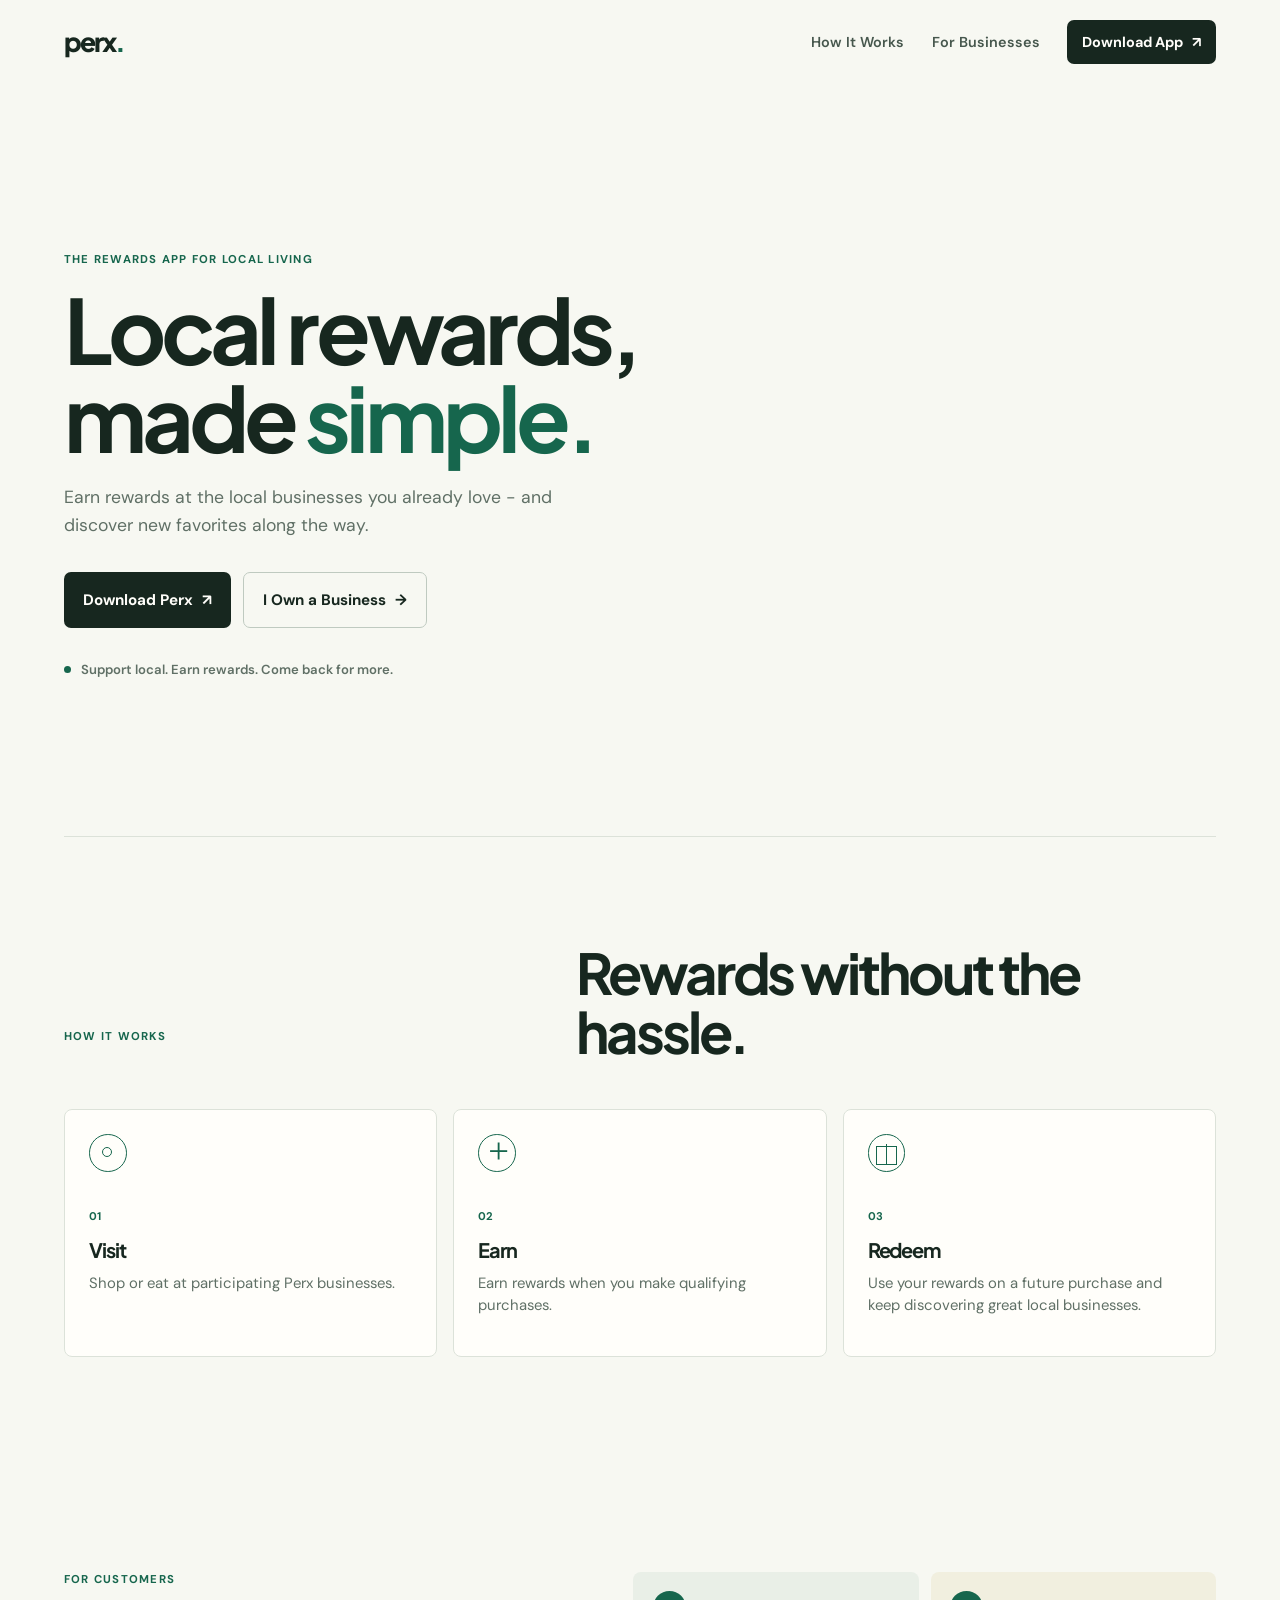
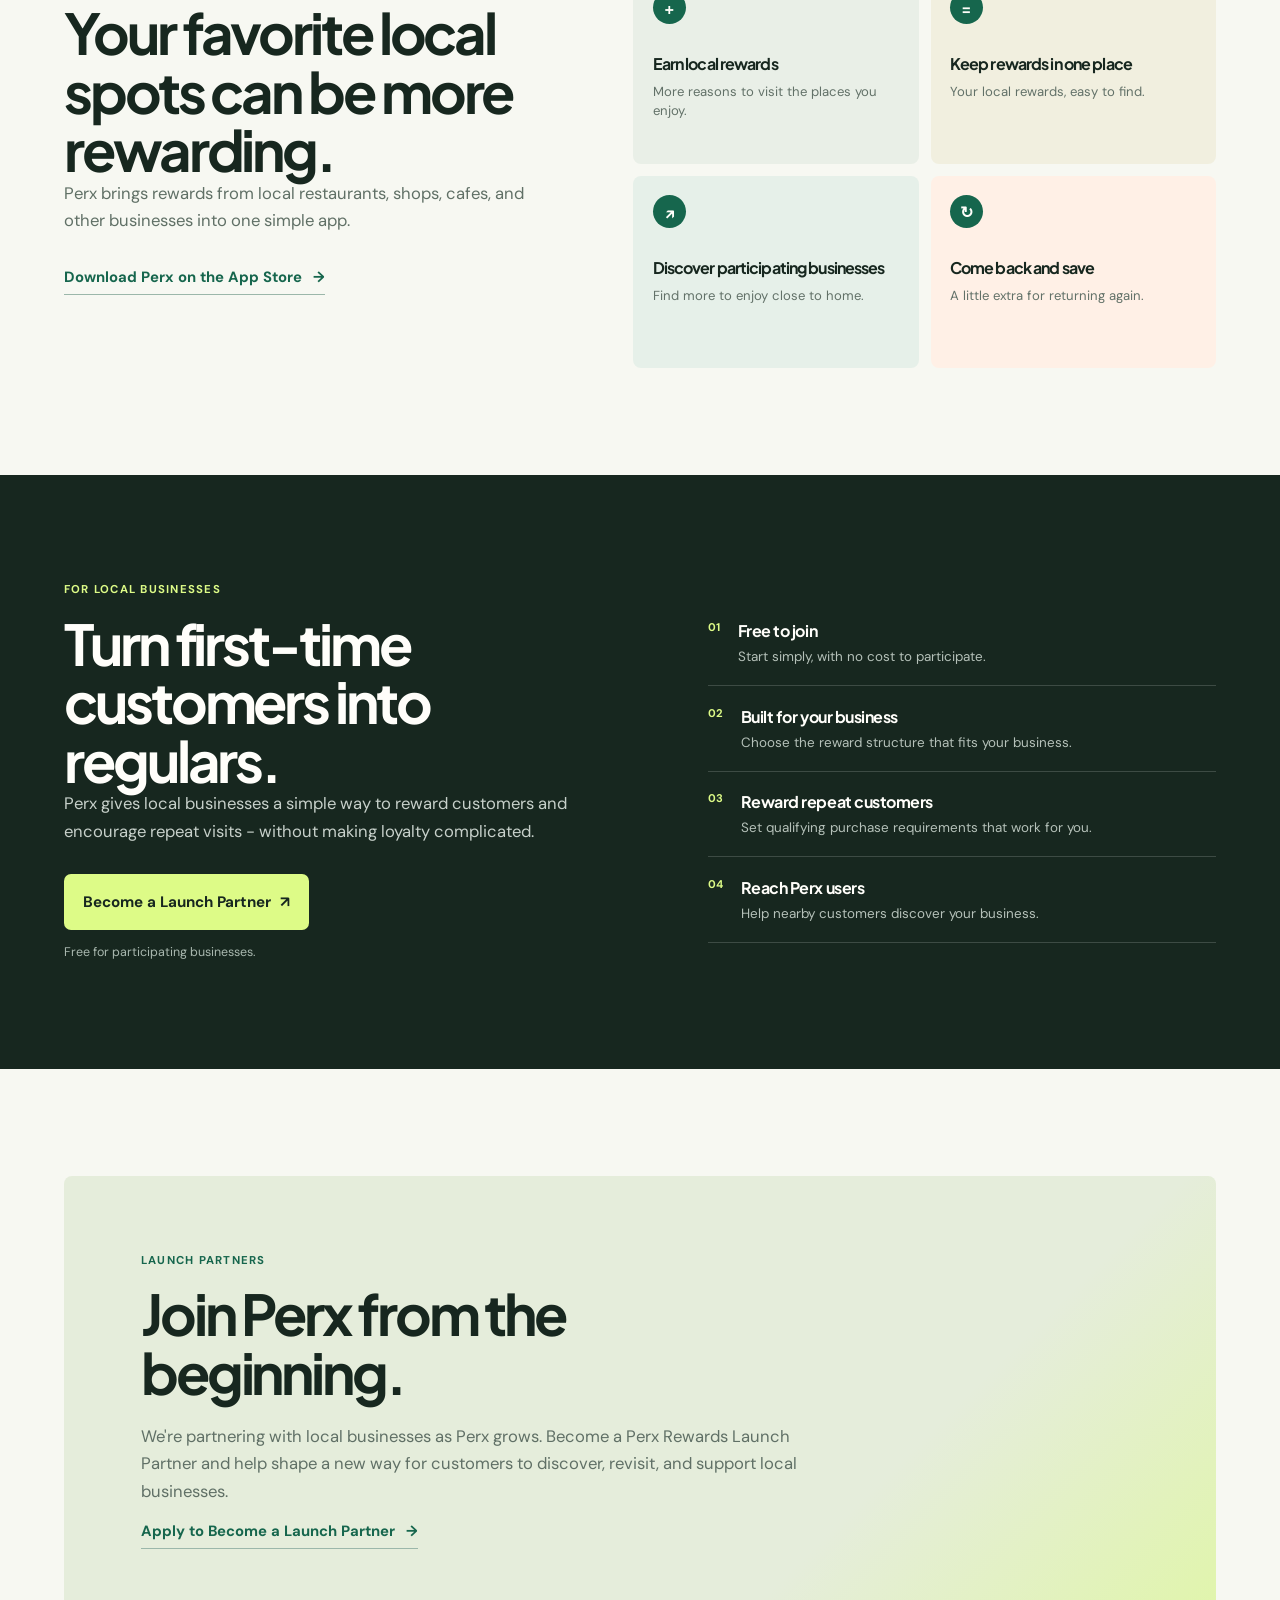
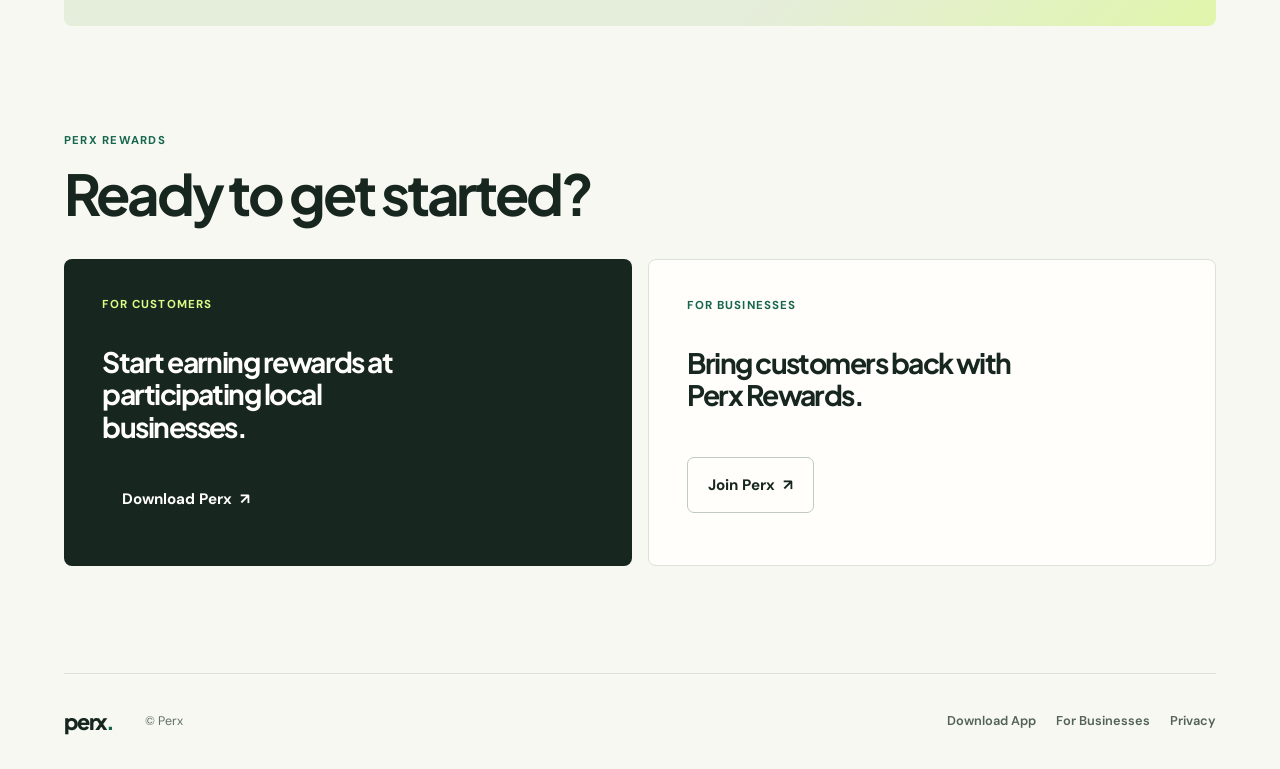
==== commit a07fc45e: "Redesign Perx landing page" ====
--- a/index.html
+++ b/index.html
@@ -3,27 +3,34 @@
   <head>
     <meta charset="UTF-8" />
     <meta name="viewport" content="width=device-width, initial-scale=1.0, viewport-fit=cover" />
-    <title>PERX Rewards | Nearby Has A Pull</title>
-    <meta name="description" content="PERX Rewards gives people a reason to return to the local places they pass every day." />
-    <meta name="theme-color" content="#101714" />
+    <meta name="description" content="Perx makes it simple to earn rewards at participating local businesses." />
+    <meta name="theme-color" content="#f7f8f2" />
     <link rel="canonical" href="https://joinperx.com/" />
     <link rel="preconnect" href="https://fonts.googleapis.com" />
     <link rel="preconnect" href="https://fonts.gstatic.com" crossorigin />
-    <link href="https://fonts.googleapis.com/css2?family=DM+Mono:wght@400;500&family=Syne:wght@500;600;700;800&display=swap" rel="stylesheet" />
-    <link rel="stylesheet" href="mystery.css?v=20260831-2" />
+    <link href="https://fonts.googleapis.com/css2?family=DM+Sans:opsz,wght@9..40,400;9..40,500;9..40,600;9..40,700&family=Plus+Jakarta+Sans:wght@600;700;800&display=swap" rel="stylesheet" />
+    <link rel="stylesheet" href="mystery.css?v=20260831-3" />
+    <title>Perx Rewards | Local rewards, made simple.</title>
   </head>
   <body>
-    <main class="screen">
-      <header><a class="wordmark" href="/">PERX <span>REWARDS</span></a><a class="privacy" href="privacy-policy.html">PRIVACY</a></header>
-      <section class="content">
-        <p class="kicker">LOCAL, RECONSIDERED</p>
-        <h1>Nearby has<br />a <em>pull.</em></h1>
-        <p class="intro">PERX Rewards gives people a reason to return to the local places they pass every day. The more a place stays on your path, the more compelling it becomes.</p>
-        <div class="steps"><span>PASS BY</span><b>+</b><span>RETURN</span><b>+</b><span>DISCOVER</span></div>
-        <a class="partner" href="/partner">BECOME A PERX REWARDS PARTNER <strong>→</strong></a>
+    <header class="site-header">
+      <a class="brand" href="#top" aria-label="Perx home">perx<span>.</span></a>
+      <nav class="site-nav" aria-label="Main navigation">
+        <a href="#how-it-works">How It Works</a>
+        <a href="#businesses">For Businesses</a>
+        <a class="nav-download" href="https://apps.apple.com/us/app/perx-rewards/id6782730863">Download App <span aria-hidden="true">&#8599;</span></a>
+      </nav>
+    </header>
+    <main id="top">
+      <section class="hero section-shell" aria-labelledby="hero-title">
+        <div class="hero-copy reveal"><p class="eyebrow">The rewards app for local living</p><h1 id="hero-title">Local rewards,<br />made <em>simple.</em></h1><p class="lede">Earn rewards at the local businesses you already love - and discover new favorites along the way.</p><div class="actions"><a class="button button-primary" href="https://apps.apple.com/us/app/perx-rewards/id6782730863">Download Perx <span aria-hidden="true">&#8599;</span></a><a class="button button-secondary" href="#businesses">I Own a Business <span aria-hidden="true">&#8594;</span></a></div><p class="trust-line"><span></span>Support local. Earn rewards. Come back for more.</p></div>
       </section>
-      <div class="ring" aria-hidden="true"><span>PERX • PERX • PERX •</span><b>+</b></div>
-      <footer><span>PERX REWARDS</span><span>THE NEXT PASS BY MATTERS</span></footer>
+      <section class="how section-shell" id="how-it-works" aria-labelledby="how-title"><div class="section-heading reveal"><p class="eyebrow">How it works</p><h2 id="how-title">Rewards without the hassle.</h2></div><div class="steps-grid"><article class="step reveal"><div class="step-icon icon-pin"></div><p class="step-number">01</p><h3>Visit</h3><p>Shop or eat at participating Perx businesses.</p></article><article class="step reveal reveal-late"><div class="step-icon icon-spark"></div><p class="step-number">02</p><h3>Earn</h3><p>Earn rewards when you make qualifying purchases.</p></article><article class="step reveal reveal-later"><div class="step-icon icon-gift"></div><p class="step-number">03</p><h3>Redeem</h3><p>Use your rewards on a future purchase and keep discovering great local businesses.</p></article></div></section>
+      <section class="customers section-shell" aria-labelledby="customers-title"><div class="customers-intro reveal"><p class="eyebrow">For customers</p><h2 id="customers-title">Your favorite local spots can be more rewarding.</h2><p>Perx brings rewards from local restaurants, shops, cafes, and other businesses into one simple app.</p><a class="text-link" href="https://apps.apple.com/us/app/perx-rewards/id6782730863">Download Perx on the App Store <span aria-hidden="true">&#8594;</span></a></div><div class="benefit-grid"><article class="benefit reveal"><span class="benefit-mark">+</span><h3>Earn local rewards</h3><p>More reasons to visit the places you enjoy.</p></article><article class="benefit reveal reveal-late"><span class="benefit-mark">=</span><h3>Keep rewards in one place</h3><p>Your local rewards, easy to find.</p></article><article class="benefit reveal reveal-later"><span class="benefit-mark">&#8599;</span><h3>Discover participating businesses</h3><p>Find more to enjoy close to home.</p></article><article class="benefit reveal"><span class="benefit-mark">&#8635;</span><h3>Come back and save</h3><p>A little extra for returning again.</p></article></div></section>
+      <section class="businesses" id="businesses" aria-labelledby="business-title"><div class="business-inner section-shell"><div class="business-copy reveal"><p class="eyebrow">For local businesses</p><h2 id="business-title">Turn first-time customers into regulars.</h2><p>Perx gives local businesses a simple way to reward customers and encourage repeat visits - without making loyalty complicated.</p><a class="button button-light" href="https://docs.google.com/forms/d/e/1FAIpQLSeMZEO2yqcJX8Rzijco3AoRl3LUESQMz_-my8BXgMxwQAD9Kw/viewform?usp=dialog">Become a Launch Partner <span aria-hidden="true">&#8599;</span></a><small>Free for participating businesses.</small></div><div class="business-list reveal reveal-late"><div><b>01</b><span><strong>Free to join</strong><small>Start simply, with no cost to participate.</small></span></div><div><b>02</b><span><strong>Built for your business</strong><small>Choose the reward structure that fits your business.</small></span></div><div><b>03</b><span><strong>Reward repeat customers</strong><small>Set qualifying purchase requirements that work for you.</small></span></div><div><b>04</b><span><strong>Reach Perx users</strong><small>Help nearby customers discover your business.</small></span></div></div></div></section>
+      <section class="launch section-shell" aria-labelledby="launch-title"><div class="launch-card reveal"><p class="eyebrow">Launch partners</p><h2 id="launch-title">Join Perx from the beginning.</h2><p>We're partnering with local businesses as Perx grows. Become a Perx Rewards Launch Partner and help shape a new way for customers to discover, revisit, and support local businesses.</p><a class="text-link" href="https://docs.google.com/forms/d/e/1FAIpQLSeMZEO2yqcJX8Rzijco3AoRl3LUESQMz_-my8BXgMxwQAD9Kw/viewform?usp=dialog">Apply to Become a Launch Partner <span aria-hidden="true">&#8594;</span></a></div></section>
+      <section class="final section-shell" aria-labelledby="final-title"><div class="final-heading"><p class="eyebrow">Perx rewards</p><h2 id="final-title">Ready to get started?</h2></div><div class="final-grid"><article class="final-option customer-option"><p>For customers</p><h3>Start earning rewards at participating local businesses.</h3><a class="button button-primary" href="https://apps.apple.com/us/app/perx-rewards/id6782730863">Download Perx <span aria-hidden="true">&#8599;</span></a></article><article class="final-option business-option"><p>For businesses</p><h3>Bring customers back with Perx Rewards.</h3><a class="button button-secondary" href="https://docs.google.com/forms/d/e/1FAIpQLSeMZEO2yqcJX8Rzijco3AoRl3LUESQMz_-my8BXgMxwQAD9Kw/viewform?usp=dialog">Join Perx <span aria-hidden="true">&#8599;</span></a></article></div></section>
     </main>
+    <footer class="site-footer section-shell"><a class="brand" href="#top">perx<span>.</span></a><p>&copy; Perx</p><div><a href="https://apps.apple.com/us/app/perx-rewards/id6782730863">Download App</a><a href="https://docs.google.com/forms/d/e/1FAIpQLSeMZEO2yqcJX8Rzijco3AoRl3LUESQMz_-my8BXgMxwQAD9Kw/viewform?usp=dialog">For Businesses</a><a href="privacy-policy.html">Privacy</a></div></footer>
   </body>
-</html>+</html>
--- a/mystery.css
+++ b/mystery.css
@@ -1,17 +1 @@
-:root { --paper: #e8e7df; --ink: #101714; --green: #37795f; --acid: #d9ff39; }
-* { box-sizing: border-box; }
-html, body { margin: 0; min-height: 100%; }
-body { background: var(--paper); color: var(--ink); font-family: "DM Mono", monospace; }
-.screen { min-height: 100svh; padding: 1.5rem 5vw; display: grid; grid-template-rows: auto 1fr auto; overflow: hidden; }
-header, footer { display: flex; justify-content: space-between; align-items: center; font-size: .62rem; letter-spacing: .12em; }
-a { color: inherit; text-decoration: none; }
-.wordmark { font: 800 1.4rem/1 "Syne", sans-serif; letter-spacing: .04em; }.wordmark span { color: var(--green); font-size: .52rem; letter-spacing: .1em; }
-.privacy { color: #52645b; }.content { align-self: center; max-width: 58rem; padding: 3rem 5vw; position: relative; z-index: 1; }
-.kicker { margin: 0; color: var(--green); font-size: .65rem; letter-spacing: .15em; }
-h1 { margin: 1.3rem 0 0; font: 700 clamp(4.25rem, 11vw, 9rem)/.84 "Syne", sans-serif; letter-spacing: 0; } em { color: var(--green); font-style: normal; }
-.intro { max-width: 37rem; margin: 2rem 0; color: #3e5047; line-height: 1.65; font-size: clamp(.85rem, 1.25vw, 1rem); }
-.steps { display: flex; gap: .7rem; align-items: center; font-size: .62rem; letter-spacing: .08em; color: #53635b; }.steps b { color: var(--green); font-size: 1rem; }
-.partner { display: inline-flex; align-items: center; gap: 2rem; margin-top: 2.4rem; padding: 1rem 1.2rem; background: var(--ink); color: var(--paper); font-size: .68rem; letter-spacing: .08em; }.partner strong { color: var(--acid); font-size: 1.35rem; line-height: .6; }
-.ring { position: absolute; right: 7vw; top: 50%; display: grid; place-items: center; width: clamp(8rem, 18vw, 14rem); aspect-ratio: 1; border: 1px solid #91a098; border-radius: 50%; color: #789087; animation: orbit 20s linear infinite; }.ring span { font-size: .46rem; letter-spacing: .1em; }.ring b { position: absolute; color: var(--green); font: 400 2.4rem/1 "Syne", sans-serif; }
-footer { color: #607068; font-size: .52rem; } @keyframes orbit { to { transform: rotate(360deg); } }
-@media (max-width: 640px) { .screen { padding: 1.25rem 7vw; }.content { padding: 2rem 0; align-self: center; }.ring { right: 7vw; top: auto; bottom: 13vh; width: 6.5rem; opacity: .7; }.intro { max-width: 18rem; }.steps { flex-wrap: wrap; max-width: 14rem; }.partner { gap: 1rem; font-size: .58rem; }.privacy { display: none; } footer span:last-child { max-width: 8rem; text-align: right; line-height: 1.5; } }+:root{--ink:#17271f;--muted:#607066;--paper:#f7f8f2;--white:#fffefa;--green:#16664d;--lime:#ddfb87;--line:#dce2d9;--peach:#fff0e6}*{box-sizing:border-box}html{scroll-behavior:smooth}body{margin:0;color:var(--ink);background:var(--paper);font:16px/1.45 "DM Sans",sans-serif}a{color:inherit;text-decoration:none}.section-shell{width:min(100% - 2.5rem,72rem);margin-inline:auto}.site-header{width:min(100% - 2.5rem,72rem);min-height:5.25rem;margin:auto;display:flex;align-items:center;justify-content:space-between;gap:1rem}.brand,h1,h2,h3{font-family:"Plus Jakarta Sans",sans-serif;letter-spacing:-.055em}.brand{font-weight:800;font-size:1.65rem;letter-spacing:-.08em}.brand span,em{color:var(--green);font-style:normal}.site-nav{display:flex;align-items:center;gap:1.7rem;font-size:.9rem;font-weight:600}.site-nav>a:not(.nav-download){color:#46574d}.nav-download,.button{display:inline-flex;align-items:center;justify-content:center;gap:.55rem;font-weight:700;transition:transform .2s ease,box-shadow .2s ease,background .2s ease}.nav-download{min-height:2.8rem;padding:0 .95rem;color:var(--white);background:var(--ink);border-radius:7px}.nav-download:hover,.button:hover{transform:translateY(-2px);box-shadow:0 10px 18px rgba(23,39,31,.13)}.hero{min-height:min(47rem,calc(100svh - 5.25rem));padding:5.7rem 0 5rem;display:grid;grid-template-columns:1fr .82fr;align-items:center;gap:4rem;overflow:hidden}.eyebrow{margin:0 0 1rem;color:var(--green);font-size:.71rem;font-weight:700;letter-spacing:.11em;text-transform:uppercase}h1,h2,h3,p{margin-top:0}h1{max-width:47rem;margin-bottom:1.5rem;font-size:clamp(3.35rem,7vw,6.35rem);line-height:.98}.lede{max-width:32rem;margin-bottom:2rem;color:var(--muted);font-size:1.1rem;line-height:1.58}.actions{display:flex;flex-wrap:wrap;gap:.75rem}.button{min-height:3.5rem;padding:0 1.2rem;border-radius:7px;font-size:.95rem}.button-primary{background:var(--ink);color:var(--white)}.button-secondary{border:1px solid #bfcac0;background:transparent}.trust-line{display:flex;align-items:center;gap:.6rem;margin:2rem 0 0;color:#607066;font-size:.82rem;font-weight:600}.trust-line span{width:.45rem;height:.45rem;border-radius:50%;background:var(--green)}.phone-stage{position:relative;min-height:31rem;display:grid;place-items:center}.phone{position:relative;z-index:2;width:min(16rem,70vw);aspect-ratio:.48;padding:.55rem;border:5px solid #202c25;border-radius:2.35rem;background:#202c25;box-shadow:0 2rem 3.5rem rgba(20,48,35,.24);transform:rotate(5deg)}.phone-screen{height:100%;padding:1.4rem .95rem .7rem;overflow:hidden;border-radius:1.68rem;background:#fafcf5}.phone-top{display:flex;align-items:center;justify-content:space-between;margin-bottom:2.3rem;font-family:"Plus Jakarta Sans",sans-serif;font-size:1.12rem;letter-spacing:-.08em}.phone-top span{color:var(--green)}.phone-top i{width:1.2rem;height:1.2rem;border-radius:50%;background:#d5dcd4}.phone-greeting,.nearby-label{margin-bottom:.3rem;color:#718077;font-size:.54rem;font-weight:700;letter-spacing:.09em;text-transform:uppercase}.phone-screen h2{margin-bottom:1rem;font-size:1.25rem}.reward-card{padding:.85rem;border-radius:.8rem;color:#f9fbf4;background:var(--green)}.reward-card p{margin-bottom:.65rem;font-size:.47rem;letter-spacing:.08em}.reward-card strong{display:block;margin-bottom:.9rem;font-size:1.1rem;letter-spacing:-.05em}.reward-card span{font-size:.47rem;opacity:.85}.reward-progress{display:flex;gap:.35rem;margin-bottom:.55rem}.reward-progress b{width:.68rem;height:.68rem;border-radius:50%;background:#dff980}.reward-progress b:last-child{background:rgba(255,255,255,.3)}.nearby-label{margin-top:1.15rem}.place{display:flex;align-items:center;gap:.55rem;padding:.6rem 0;border-bottom:1px solid #e3e8e0}.place b{display:grid;width:1.7rem;aspect-ratio:1;place-items:center;border-radius:.45rem;background:#f5c987;font-size:.75rem}.place b.pink{background:#efb9a5}.place span{display:grid;gap:.08rem;flex:1}.place strong{font-size:.62rem;letter-spacing:-.03em}.place small{color:#7e897f;font-size:.49rem}.place i{font-style:normal;font-size:.75rem}.phone-nav{display:flex;justify-content:space-between;margin-top:1.1rem;color:#8c978e;font-size:.48rem}.phone-nav span:first-child{color:var(--green);font-weight:700}.orbit{position:absolute;width:23rem;aspect-ratio:1;border:1px solid #d5ded4;border-radius:50%}.orbit-one{transform:translate(1.2rem,-.5rem)}.orbit-two{width:17rem;border-color:#e4e9e0;transform:translate(-2rem,2rem)}.floating-note{position:absolute;z-index:3;right:0;bottom:3rem;display:flex;align-items:center;gap:.6rem;padding:.7rem .85rem;border:1px solid #d7dfd5;border-radius:6px;background:var(--white);box-shadow:0 12px 25px rgba(38,55,43,.1);font-size:.72rem;font-weight:700}.floating-note b{display:grid;width:1.3rem;aspect-ratio:1;place-items:center;border-radius:50%;color:var(--white);background:var(--green)}.how{padding:6.7rem 0;border-top:1px solid var(--line)}.section-heading{display:flex;justify-content:space-between;align-items:end;margin-bottom:3rem}.section-heading h2,.customers h2,.businesses h2,.launch h2,.final h2{max-width:40rem;margin:0;font-size:clamp(2.25rem,4.4vw,4rem);line-height:1.04}.steps-grid{display:grid;grid-template-columns:repeat(3,1fr);gap:1rem}.step{min-height:15.5rem;padding:1.5rem;border:1px solid var(--line);border-radius:8px;background:var(--white)}.step-icon{width:2.35rem;height:2.35rem;margin-bottom:2.25rem;border:1.5px solid var(--green);border-radius:50%;position:relative}.icon-pin:after{content:"";position:absolute;width:.5rem;height:.5rem;border:1.5px solid var(--green);border-radius:50%;inset:.75rem}.icon-spark:before{content:"+";position:absolute;left:.55rem;top:-.1rem;font:2.3rem/.9 serif;color:var(--green)}.icon-gift:before{content:"";position:absolute;inset:.65rem .45rem .4rem;border:1.5px solid var(--green)}.icon-gift:after{content:"";position:absolute;height:1.25rem;left:1.1rem;top:.55rem;border-left:1.5px solid var(--green)}.step-number{color:var(--green);font-size:.7rem;font-weight:700}.step h3{margin-bottom:.55rem;font-size:1.25rem}.step p:last-child{color:var(--muted);font-size:.93rem}.customers{display:grid;grid-template-columns:.84fr 1fr;gap:5rem;padding:6.7rem 0}.customers-intro>p:not(.eyebrow),.business-copy>p:not(.eyebrow),.launch-card>p:not(.eyebrow){color:var(--muted);font-size:1.04rem;line-height:1.65}.text-link{display:inline-flex;gap:.7rem;margin-top:1rem;color:var(--green);border-bottom:1px solid #9bb7aa;padding-bottom:.3rem;font-size:.93rem;font-weight:700}.benefit-grid{display:grid;grid-template-columns:repeat(2,1fr);gap:.75rem}.benefit{min-height:12rem;padding:1.2rem;border-radius:8px;background:#e9efe7}.benefit:nth-child(2){background:#f1efdf}.benefit:nth-child(3){background:#e6f0e9}.benefit:nth-child(4){background:var(--peach)}.benefit-mark{display:grid;width:2.1rem;aspect-ratio:1;place-items:center;margin-bottom:1.7rem;border-radius:50%;color:var(--white);background:var(--green);font-family:"Plus Jakarta Sans";font-weight:700}.benefit h3{margin-bottom:.45rem;font-size:1rem}.benefit p{color:#627168;font-size:.82rem}.businesses{background:var(--ink);color:var(--white)}.business-inner{display:grid;grid-template-columns:1fr .9fr;gap:5rem;padding:6.7rem 0}.businesses .eyebrow{color:var(--lime)}.business-copy>p:not(.eyebrow){color:#c7d0ca}.button-light{margin-top:.75rem;background:var(--lime);color:var(--ink)}.business-copy small{display:block;margin-top:.85rem;color:#a9b8af;font-size:.78rem}.business-list{display:grid;align-content:center}.business-list>div{display:flex;gap:1.1rem;padding:1.15rem 0;border-bottom:1px solid rgba(235,242,236,.18)}.business-list b{color:var(--lime);font-size:.7rem}.business-list span{display:grid;gap:.32rem}.business-list strong{font-family:"Plus Jakarta Sans";font-size:1rem;letter-spacing:-.03em}.business-list small{color:#b5c1b9;font-size:.84rem}.launch{padding:6.7rem 0}.launch-card{padding:clamp(2rem,6vw,5rem);border-radius:8px;background:#e5eddb;background-image:linear-gradient(135deg,transparent 70%,rgba(221,251,135,.58))}.launch-card h2{max-width:36rem}.launch-card>p:not(.eyebrow){max-width:43rem;margin:1.3rem 0 0}.final{padding:0 0 6.7rem}.final-heading{margin-bottom:2.2rem}.final-grid{display:grid;grid-template-columns:1fr 1fr;gap:1rem}.final-option{min-height:17rem;padding:clamp(1.5rem,3vw,2.5rem);border-radius:8px}.customer-option{background:var(--ink);color:var(--white)}.business-option{border:1px solid var(--line);background:var(--white)}.final-option>p{margin-bottom:2rem;color:var(--lime);font-size:.72rem;font-weight:700;text-transform:uppercase;letter-spacing:.1em}.business-option>p{color:var(--green)}.final-option h3{max-width:21rem;min-height:4.6rem;font-size:clamp(1.3rem,2.2vw,1.8rem);line-height:1.15}.business-option .button{margin-top:.5rem}.site-footer{display:flex;align-items:center;gap:2rem;padding:2rem 0;border-top:1px solid var(--line)}.site-footer .brand{font-size:1.35rem}.site-footer p{margin:0 auto 0 0;color:var(--muted);font-size:.78rem}.site-footer div{display:flex;gap:1.25rem;color:#536257;font-size:.8rem;font-weight:600}.reveal{animation:rise .65s both}.reveal-late{animation-delay:.12s}.reveal-later{animation-delay:.22s}@keyframes rise{from{opacity:0;transform:translateY(14px)}to{opacity:1;transform:translateY(0)}}@media(prefers-reduced-motion:reduce){*,*:before,*:after{animation-duration:.01ms!important;scroll-behavior:auto!important}}@media(max-width:760px){.section-shell,.site-header{width:min(100% - 2rem,38rem)}.site-header{min-height:4.6rem}.site-nav{gap:.9rem;font-size:.78rem}.site-nav>a:not(.nav-download){display:none}.nav-download{min-height:2.55rem;padding:0 .75rem}.hero{min-height:auto;grid-template-columns:1fr;gap:1rem;padding:3.4rem 0 4.5rem}.hero-copy{text-align:center}.lede{margin-inline:auto;font-size:1rem}.actions{justify-content:center}.trust-line{justify-content:center;font-size:.72rem}.phone-stage{min-height:25rem;margin-top:1rem}.phone{width:12.7rem}.phone-screen{padding-top:1rem}.phone-top{margin-bottom:1.45rem}.orbit{width:18rem}.orbit-two{width:13rem}.floating-note{right:2%;bottom:1.5rem}.how,.customers,.business-inner,.launch{padding-top:4.5rem;padding-bottom:4.5rem}.section-heading{display:block;margin-bottom:2rem}.steps-grid,.customers,.business-inner{grid-template-columns:1fr;gap:2rem}.step{min-height:0}.step-icon{margin-bottom:1.5rem}.customers{gap:2.5rem}.business-list{gap:0}.launch-card{padding:2rem 1.4rem}.final{padding-bottom:4.5rem}.final-grid{grid-template-columns:1fr}.final-option{min-height:0}.final-option h3{min-height:0}.site-footer{flex-wrap:wrap;gap:1rem}.site-footer p{margin-right:0}.site-footer div{width:100%;justify-content:space-between;gap:.5rem}.site-footer div a{font-size:.72rem}}
